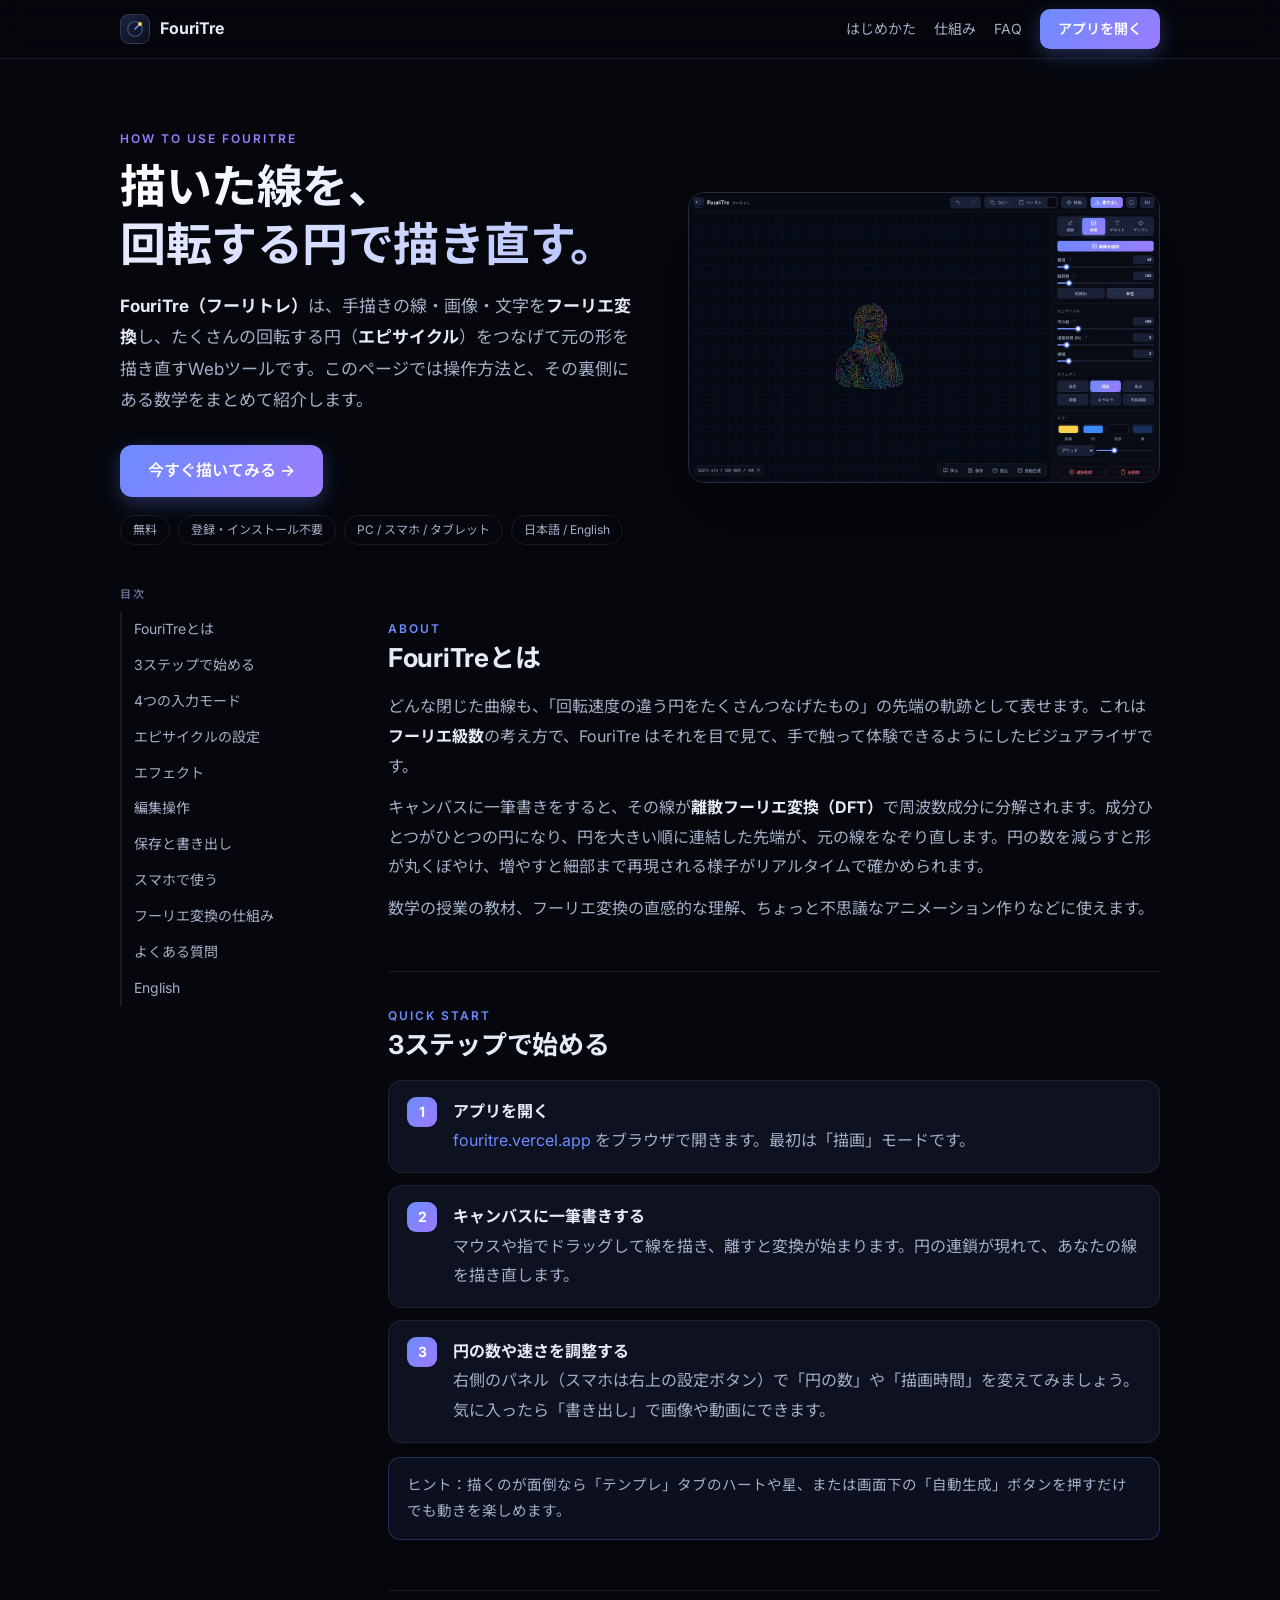
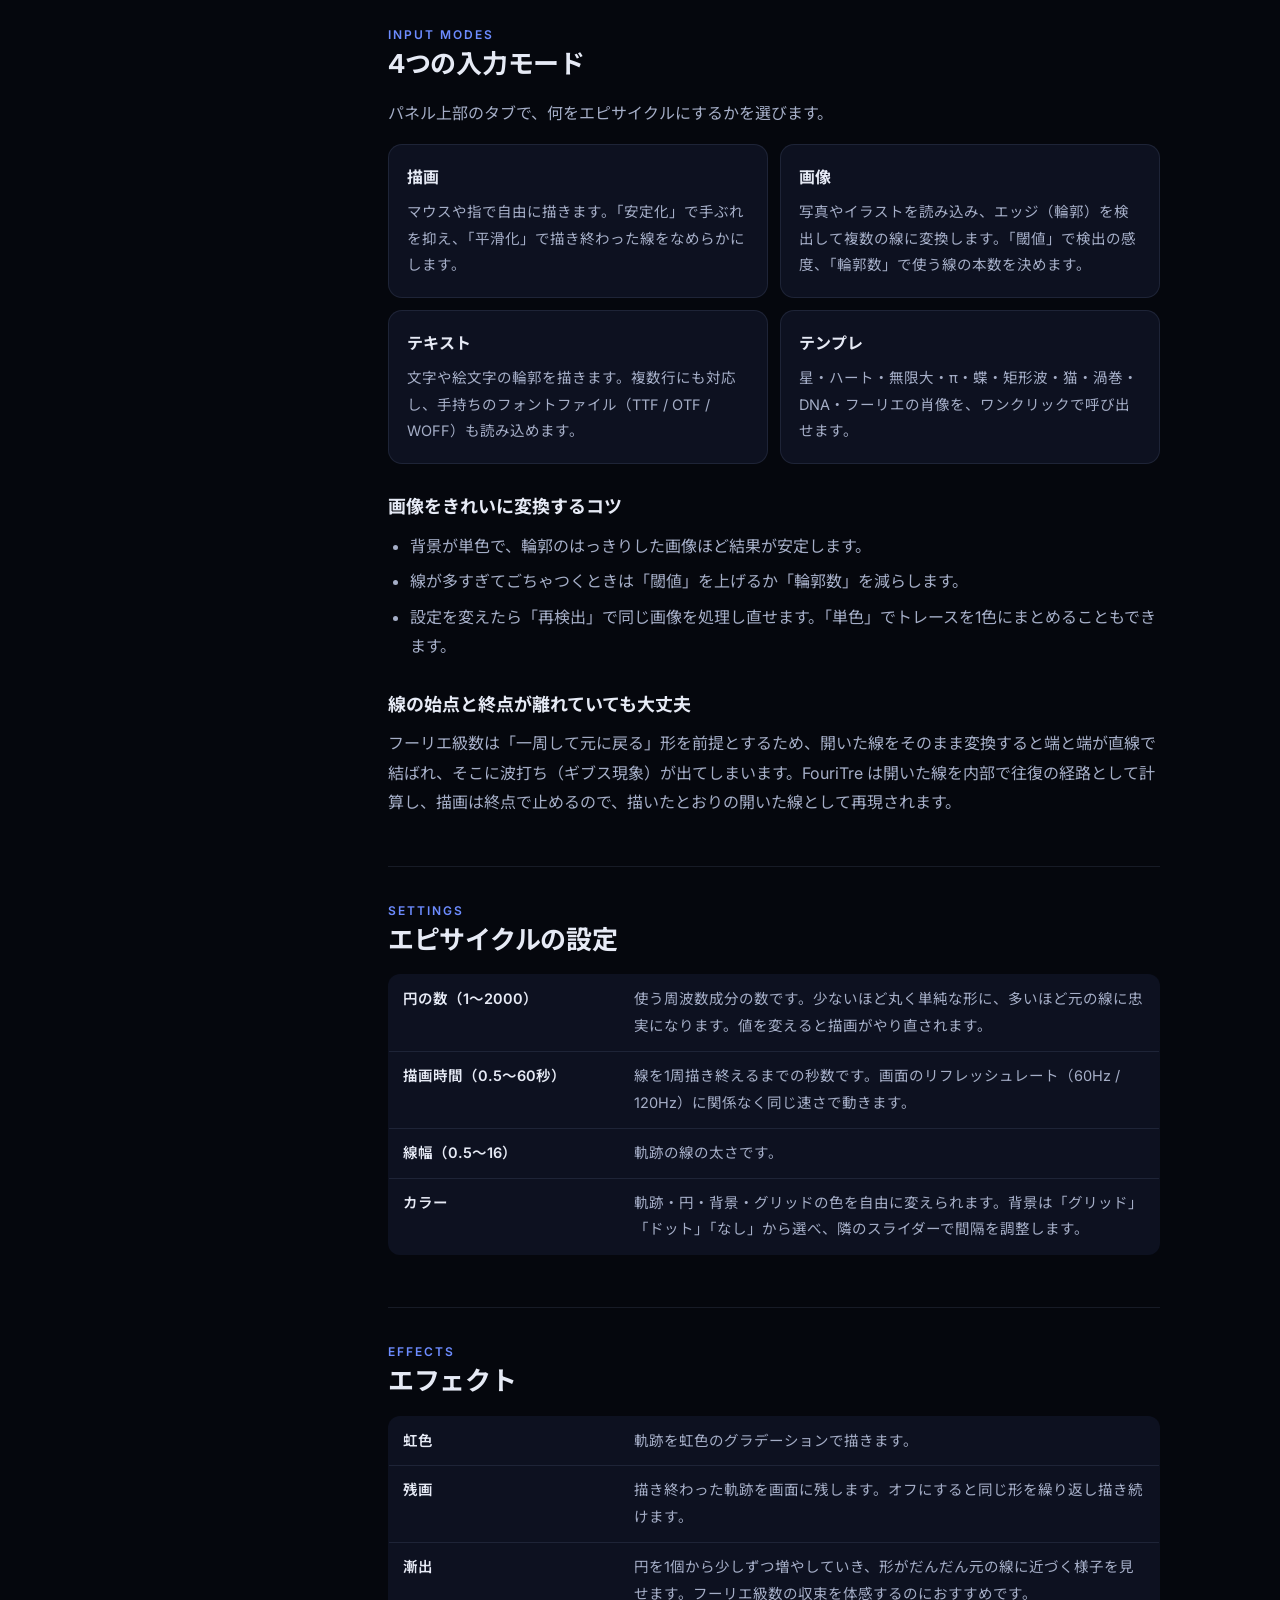
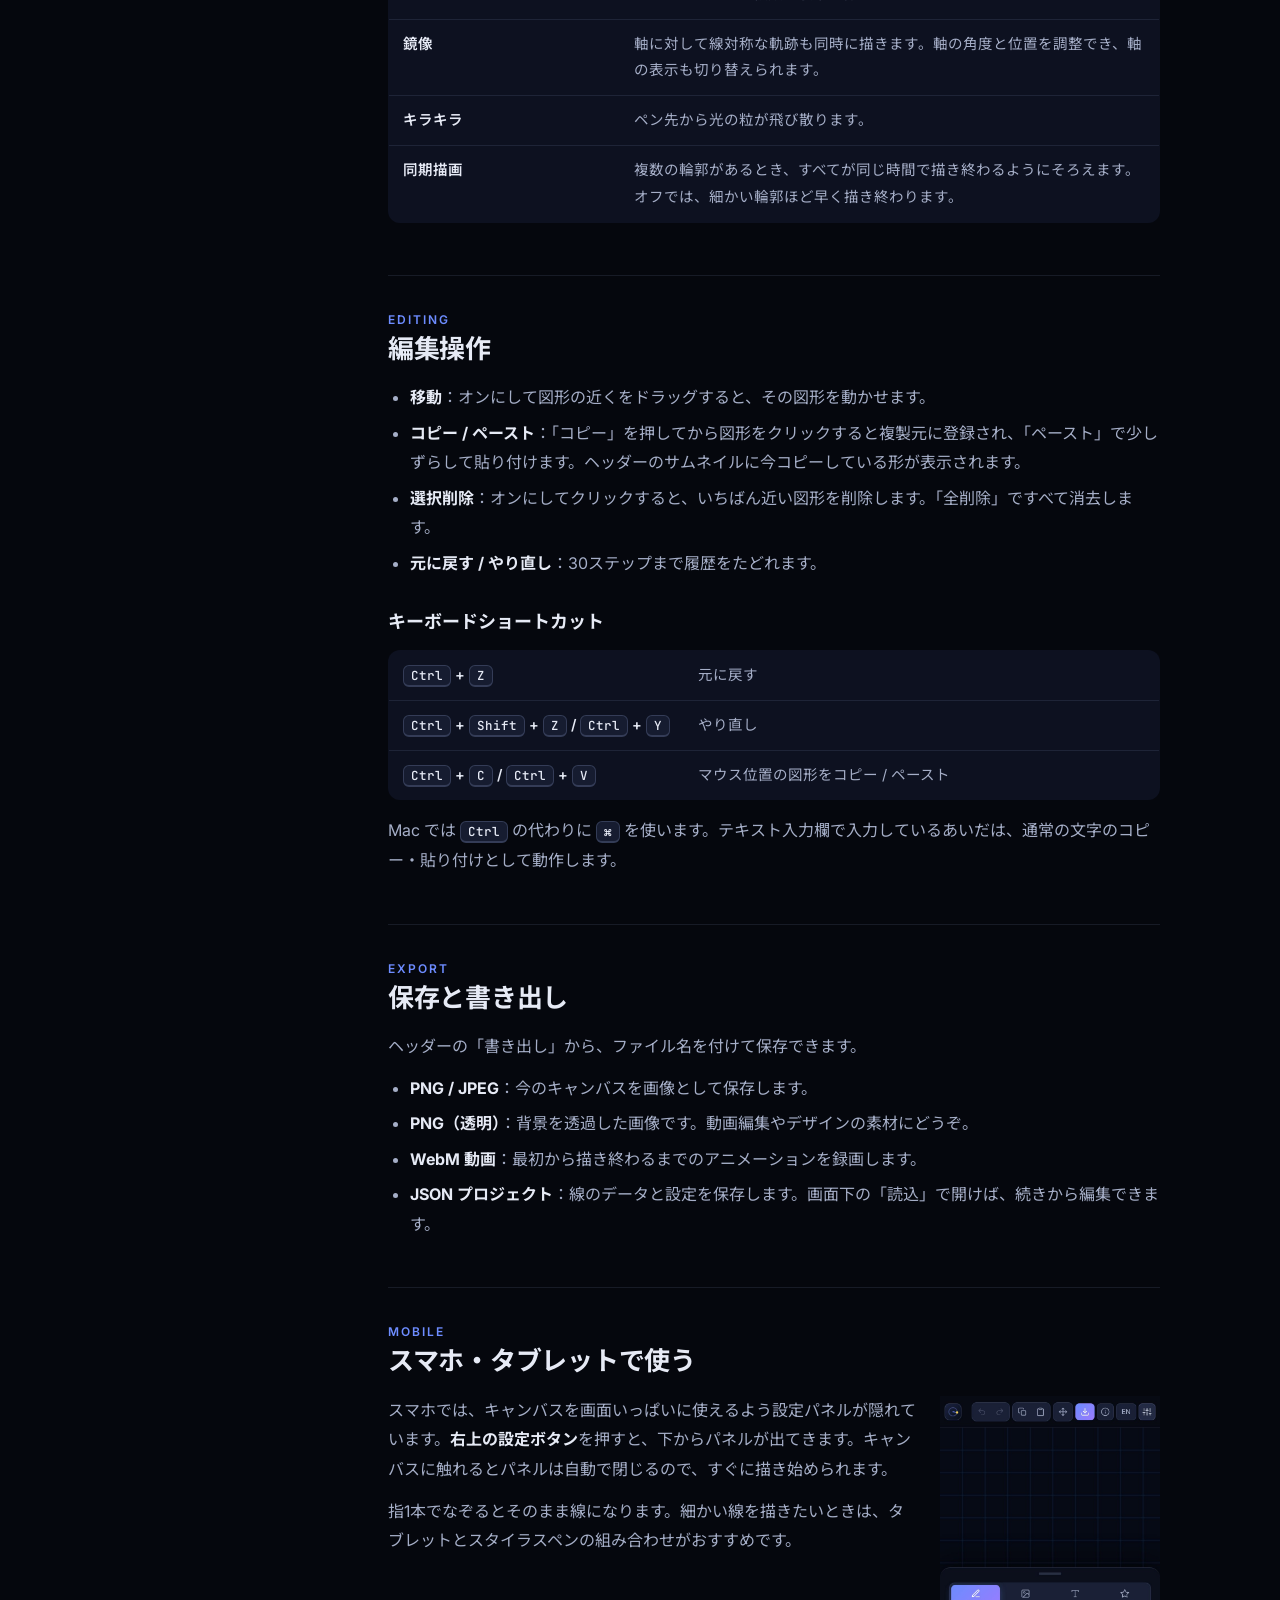
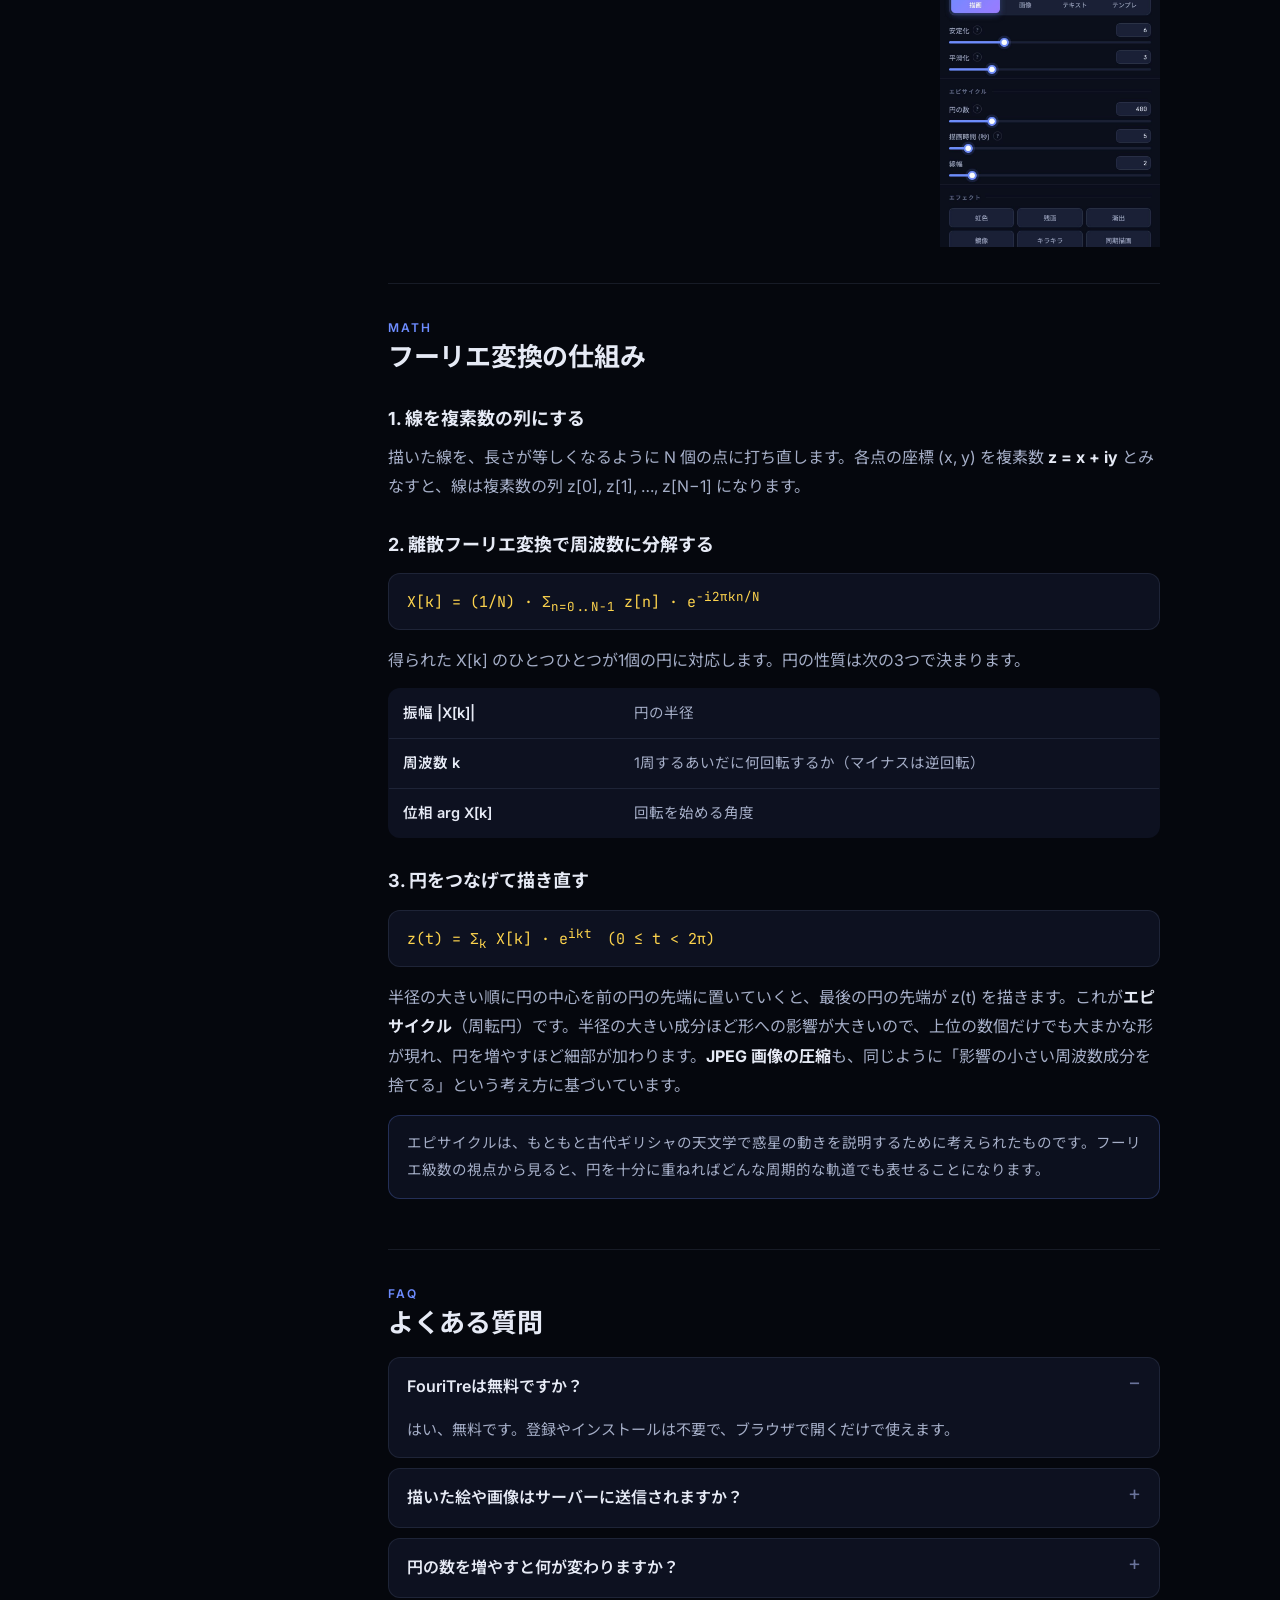
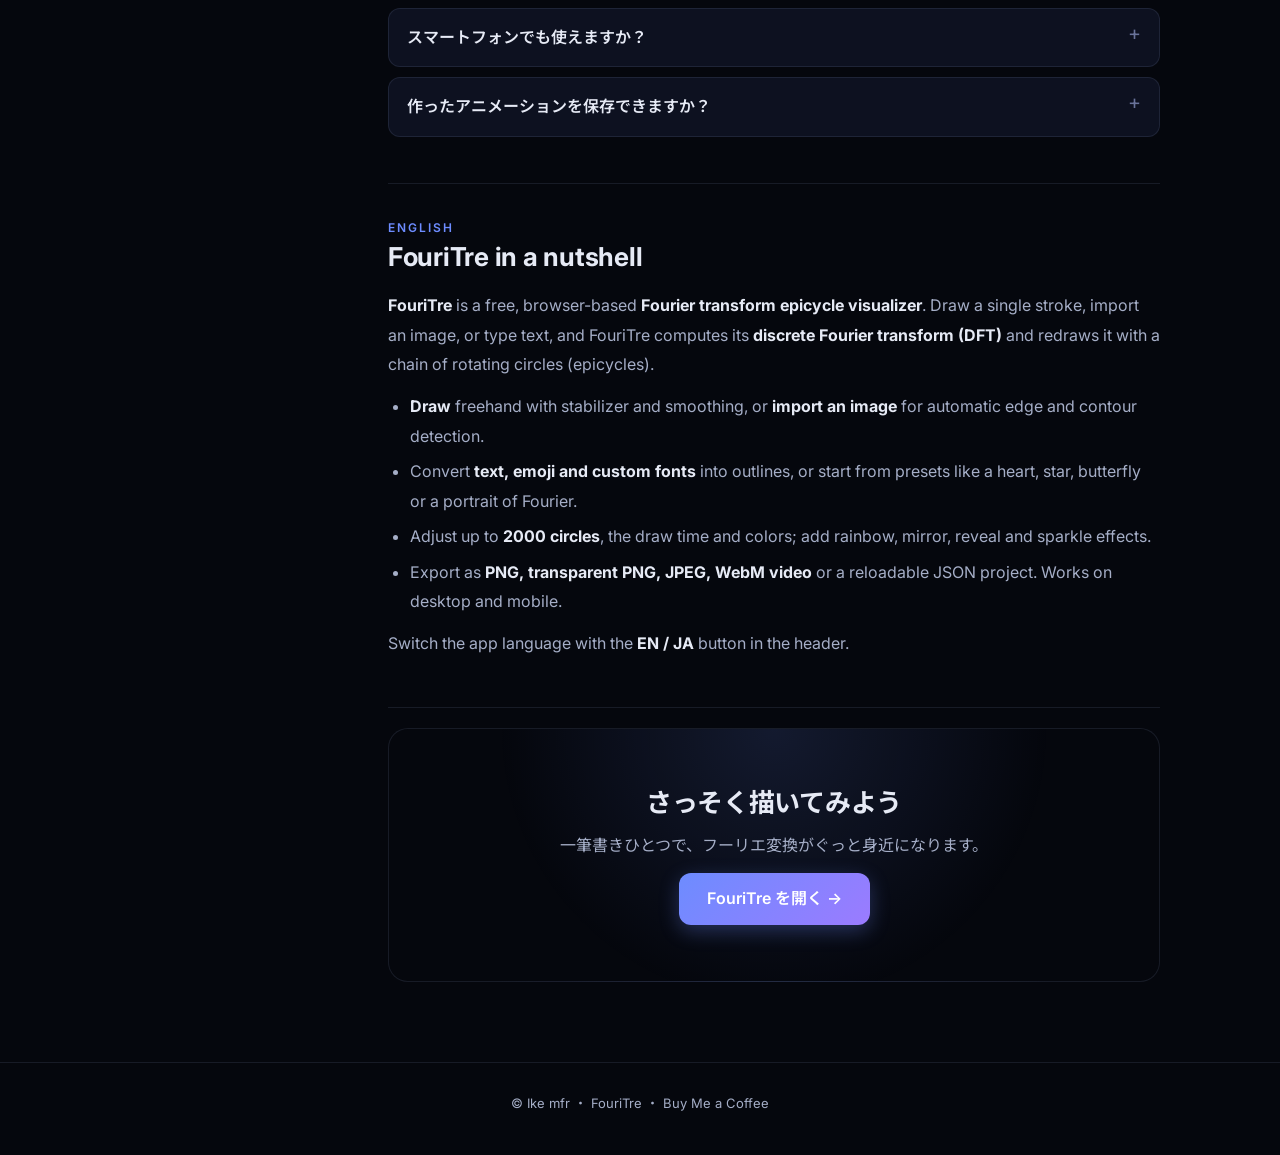
==== guide/index.html @ 0833aeff "Add usage guide page and SEO improvements - New /guide/ page (Japanese + English summary): quick sta" ====
<!DOCTYPE html>
<html lang="ja">
<head>
<meta charset="UTF-8">
<meta name="viewport" content="width=device-width, initial-scale=1">
<title>使い方ガイド | FouriTre（フーリトレ）- フーリエ変換で絵を描くエピサイクル描画ツール</title>
<meta name="description" content="FouriTre（フーリトレ）の使い方。手描きの線・画像・文字をフーリエ変換して、回転する円（エピサイクル）で描き直す無料Webツールです。描画・画像インポート・テキスト変換・エフェクト・動画書き出しの操作方法と、離散フーリエ変換（DFT）の仕組みをやさしく解説します。">
<link rel="canonical" href="https://fouritre.vercel.app/guide/">
<meta name="robots" content="index,follow,max-image-preview:large">
<meta name="theme-color" content="#05070d">
<meta property="og:type" content="article">
<meta property="og:site_name" content="FouriTre">
<meta property="og:locale" content="ja_JP">
<meta property="og:url" content="https://fouritre.vercel.app/guide/">
<meta property="og:title" content="FouriTre 使い方ガイド | フーリエ変換エピサイクル描画ツール">
<meta property="og:description" content="描いた絵を回転する円で再現する無料Webツール FouriTre の操作方法と、フーリエ変換の仕組みを解説。">
<meta property="og:image" content="https://fouritre.vercel.app/assets/og.jpg">
<meta property="og:image:width" content="1200">
<meta property="og:image:height" content="630">
<meta name="twitter:card" content="summary_large_image">
<meta name="twitter:title" content="FouriTre 使い方ガイド">
<meta name="twitter:description" content="描いた絵を回転する円で再現する無料Webツール FouriTre の操作方法と、フーリエ変換の仕組みを解説。">
<meta name="twitter:image" content="https://fouritre.vercel.app/assets/og.jpg">
<link rel="icon" href="data:image/svg+xml,<svg xmlns='http://www.w3.org/2000/svg' viewBox='0 0 100 100'><rect width='100' height='100' rx='20' fill='%23060a14'/><circle cx='50' cy='50' r='35' fill='none' stroke='%233d8bfd' stroke-width='3'/><circle cx='50' cy='15' r='5' fill='%23fcd34d'/></svg>">
<link rel="apple-touch-icon" href="/assets/apple-touch-icon.png">
<link rel="preconnect" href="https://fonts.googleapis.com">
<link rel="preconnect" href="https://fonts.gstatic.com" crossorigin>
<link rel="stylesheet" href="https://fonts.googleapis.com/css2?family=Inter:wght@400;600;700&family=JetBrains+Mono:wght@400;500&family=Noto+Sans+JP:wght@400;500;700&display=swap">
<script type="application/ld+json">
{
  "@context": "https://schema.org",
  "@graph": [
    {
      "@type": "TechArticle",
      "@id": "https://fouritre.vercel.app/guide/#article",
      "headline": "FouriTre（フーリトレ）使い方ガイド",
      "description": "手描きの線・画像・文字をフーリエ変換し、回転する円（エピサイクル）で描き直すWebツール FouriTre の使い方と仕組みの解説。",
      "inLanguage": "ja",
      "image": "https://fouritre.vercel.app/assets/og.jpg",
      "author": { "@type": "Person", "name": "Ike mfr" },
      "publisher": { "@type": "Person", "name": "Ike mfr" },
      "dateModified": "2026-10-13",
      "mainEntityOfPage": "https://fouritre.vercel.app/guide/",
      "about": [
        { "@type": "Thing", "name": "フーリエ変換" },
        { "@type": "Thing", "name": "離散フーリエ変換" },
        { "@type": "Thing", "name": "エピサイクル" }
      ]
    },
    {
      "@type": "BreadcrumbList",
      "itemListElement": [
        { "@type": "ListItem", "position": 1, "name": "FouriTre", "item": "https://fouritre.vercel.app/" },
        { "@type": "ListItem", "position": 2, "name": "使い方ガイド", "item": "https://fouritre.vercel.app/guide/" }
      ]
    },
    {
      "@type": "FAQPage",
      "mainEntity": [
        { "@type": "Question", "name": "FouriTreは無料ですか？",
          "acceptedAnswer": { "@type": "Answer", "text": "はい、無料です。登録やインストールは不要で、ブラウザで開くだけで使えます。" } },
        { "@type": "Question", "name": "描いた絵や画像はサーバーに送信されますか？",
          "acceptedAnswer": { "@type": "Answer", "text": "いいえ。フーリエ変換や輪郭抽出はすべてブラウザ内で計算され、描いた線や読み込んだ画像がサーバーに送られることはありません。" } },
        { "@type": "Question", "name": "円の数を増やすと何が変わりますか？",
          "acceptedAnswer": { "@type": "Answer", "text": "円の数は使用する周波数成分の数です。少ないと形が丸くぼやけ、増やすほど角や細部まで元の線に近づきます。最大2000個まで設定できます。" } },
        { "@type": "Question", "name": "スマートフォンでも使えますか？",
          "acceptedAnswer": { "@type": "Answer", "text": "使えます。指でキャンバスに描けます。設定は右上のボタンで開くパネルから変更できます。" } },
        { "@type": "Question", "name": "作ったアニメーションを保存できますか？",
          "acceptedAnswer": { "@type": "Answer", "text": "書き出しメニューから PNG・背景透過PNG・JPEG の画像、WebM 形式の動画、再編集できる JSON プロジェクトファイルとして保存できます。" } }
      ]
    }
  ]
}
</script>
<style>
:root{--bg:#05070d;--sf:#0d1120;--sf3:#161c30;--ln:rgba(148,163,210,.13);--ln2:rgba(148,163,210,.24);--tx:#e6eaf5;--t2:#a5aec7;--t3:#69739a;--ac:#6d8cff;--ac2:#9b7bff;--gd:#fcd34d;--M:'JetBrains Mono',ui-monospace,monospace;--S:'Inter','Noto Sans JP',system-ui,sans-serif}
*{margin:0;padding:0;box-sizing:border-box}
html{scroll-behavior:smooth;scroll-padding-top:72px}
body{background:var(--bg);color:var(--tx);font:16px/1.85 var(--S);-webkit-font-smoothing:antialiased}
a{color:var(--ac);text-decoration:none}a:hover{text-decoration:underline}
img{max-width:100%;height:auto;display:block}
.nav{position:sticky;top:0;z-index:10;background:rgba(5,7,13,.85);backdrop-filter:blur(12px);border-bottom:1px solid var(--ln)}
.nav .in{max-width:1080px;margin:0 auto;padding:0 20px;height:58px;display:flex;align-items:center;gap:18px}
.brand{display:flex;align-items:center;gap:10px;color:var(--tx);font-weight:700;font-size:16px;margin-right:auto}
.brand:hover{text-decoration:none}
.logo{width:30px;height:30px;border-radius:9px;background:linear-gradient(135deg,#1b2340,#0b0f1c);border:1px solid var(--ln2);display:grid;place-items:center}
.nav .lk{color:var(--t2);font-size:14px}
.cta{display:inline-flex;align-items:center;gap:8px;height:40px;padding:0 18px;border-radius:10px;background:linear-gradient(135deg,var(--ac),var(--ac2));color:#fff!important;font-weight:600;font-size:14px;box-shadow:0 6px 20px rgba(109,140,255,.3);white-space:nowrap}
.cta:hover{text-decoration:none;filter:brightness(1.1)}
.cta.lg{height:52px;padding:0 28px;font-size:16px;border-radius:12px}
.hero{max-width:1080px;margin:0 auto;padding:72px 20px 40px;display:grid;grid-template-columns:1.1fr 1fr;gap:48px;align-items:center}
.eyebrow{font:600 12px var(--S);letter-spacing:2px;color:var(--ac2);text-transform:uppercase}
h1{font-size:clamp(30px,4.6vw,46px);line-height:1.25;margin:12px 0 18px;letter-spacing:-.01em}
h1 span{background:linear-gradient(90deg,#fff,#b9c6ff);-webkit-background-clip:text;background-clip:text;color:transparent}
.lead{color:var(--t2);font-size:17px;margin-bottom:28px}
.hero>*{min-width:0}
.hero img{width:100%;border-radius:16px;border:1px solid var(--ln2);box-shadow:0 30px 80px rgba(0,0,0,.55)}
.badges{display:flex;gap:8px;flex-wrap:wrap;margin-top:18px}
.badges span{font-size:12px;color:var(--t2);border:1px solid var(--ln);border-radius:999px;padding:3px 12px}
.wrap{max-width:1080px;margin:0 auto;padding:0 20px 80px;display:grid;grid-template-columns:220px 1fr;gap:48px}
.toc{position:sticky;top:82px;align-self:start;font-size:14px}
.toc p{font:600 11px var(--S);letter-spacing:1.5px;color:var(--t3);text-transform:uppercase;margin-bottom:10px}
.toc a{display:block;color:var(--t2);padding:5px 0 5px 12px;border-left:2px solid var(--ln)}
.toc a:hover{color:var(--tx);border-color:var(--ac);text-decoration:none}
main{min-width:0}
section{padding:36px 0;border-bottom:1px solid var(--ln)}
section:last-child{border-bottom:none}
h2{font-size:26px;line-height:1.4;margin-bottom:16px;letter-spacing:-.01em}
h2 small{display:block;font:600 12px var(--S);letter-spacing:2px;color:var(--ac);text-transform:uppercase;margin-bottom:4px}
h3{font-size:18px;margin:26px 0 8px}
p{color:var(--t2);margin-bottom:12px}
p b,li b{color:var(--tx)}
ul,ol{color:var(--t2);padding-left:1.4em;margin-bottom:12px}
li{margin-bottom:6px}
.steps{list-style:none;padding:0;counter-reset:s;display:grid;gap:12px}
.steps li{counter-increment:s;position:relative;padding:16px 18px 16px 64px;background:var(--sf);border:1px solid var(--ln);border-radius:14px;margin:0}
.steps li::before{content:counter(s);position:absolute;left:18px;top:16px;width:30px;height:30px;border-radius:9px;background:linear-gradient(135deg,var(--ac),var(--ac2));color:#fff;font:700 14px/30px var(--S);text-align:center}
.cards{display:grid;grid-template-columns:repeat(2,1fr);gap:12px;margin:16px 0}
.card{background:var(--sf);border:1px solid var(--ln);border-radius:14px;padding:18px}
.card h3{margin:0 0 6px;font-size:16px}
.card p{font-size:14.5px;margin:0}
table{width:100%;border-collapse:collapse;font-size:14.5px;margin:12px 0 16px;background:var(--sf);border:1px solid var(--ln);border-radius:12px;overflow:hidden}
th,td{text-align:left;padding:11px 14px;border-bottom:1px solid var(--ln);vertical-align:top}
th{color:var(--tx);font-weight:600;white-space:nowrap;width:30%}
td{color:var(--t2)}
tr:last-child th,tr:last-child td{border-bottom:none}
kbd{font:500 12.5px var(--M);background:var(--sf3);border:1px solid var(--ln2);border-bottom-width:2px;border-radius:6px;padding:1px 7px;color:var(--tx)}
.fm{font:15px var(--M);color:var(--gd);background:var(--sf);border:1px solid var(--ln);border-radius:12px;padding:14px 18px;margin:12px 0 16px;overflow-x:auto;white-space:nowrap}
.note{background:rgba(109,140,255,.07);border:1px solid rgba(109,140,255,.25);border-radius:12px;padding:14px 18px;font-size:14.5px;color:var(--t2);margin:14px 0}
figure{margin:18px 0}
figure img{border-radius:14px;border:1px solid var(--ln2)}
figcaption{font-size:13px;color:var(--t3);margin-top:8px;text-align:center}
.mob{display:grid;grid-template-columns:1fr 220px;gap:24px;align-items:start}
details{background:var(--sf);border:1px solid var(--ln);border-radius:12px;margin-bottom:10px}
summary{cursor:pointer;padding:14px 18px;font-weight:600;color:var(--tx);list-style:none;display:flex;justify-content:space-between;gap:12px}
summary::-webkit-details-marker{display:none}
summary::after{content:'+';color:var(--t3);font-weight:400;font-size:20px;line-height:1}
details[open] summary::after{content:'−'}
details p{padding:0 18px 14px;margin:0;font-size:15px}
.end{text-align:center;padding:56px 20px;background:radial-gradient(circle at 50% 0,rgba(109,140,255,.14),transparent 60%);border-radius:20px;border:1px solid var(--ln);margin-top:20px}
.end h2{margin-bottom:10px}
footer{border-top:1px solid var(--ln);text-align:center;padding:28px 20px;color:var(--t3);font-size:13px}
footer a{color:var(--t2)}
@media (max-width:860px){
  .hero{grid-template-columns:1fr;padding-top:44px;gap:32px}
  .wrap{grid-template-columns:1fr}
  .toc{display:none}
  .cards{grid-template-columns:1fr}
  .mob{grid-template-columns:1fr}
  .mob img{max-width:240px;margin:0 auto}
  .nav .lk{display:none}
  th{white-space:normal;width:38%}
}
</style>
</head>
<body>
<nav class="nav"><div class="in">
  <a class="brand" href="/"><span class="logo"><svg width="22" height="22" viewBox="0 0 24 24" fill="none"><circle cx="12" cy="12" r="8" stroke="#3b4a7a" stroke-width="1.4"/><line x1="12" y1="12" x2="17.5" y2="6.5" stroke="#6d8cff" stroke-width="1.6" stroke-linecap="round"/><circle cx="17.5" cy="6.5" r="2.2" fill="#fcd34d"/></svg></span>FouriTre</a>
  <a class="lk" href="#quickstart">はじめかた</a>
  <a class="lk" href="#math">仕組み</a>
  <a class="lk" href="#faq">FAQ</a>
  <a class="cta" href="/">アプリを開く</a>
</div></nav>

<header class="hero">
  <div>
    <div class="eyebrow">How to use FouriTre</div>
    <h1><span>描いた線を、<br>回転する円で描き直す。</span></h1>
    <p class="lead"><b>FouriTre（フーリトレ）</b>は、手描きの線・画像・文字を<b>フーリエ変換</b>し、たくさんの回転する円（<b>エピサイクル</b>）をつなげて元の形を描き直すWebツールです。このページでは操作方法と、その裏側にある数学をまとめて紹介します。</p>
    <a class="cta lg" href="/">今すぐ描いてみる →</a>
    <div class="badges"><span>無料</span><span>登録・インストール不要</span><span>PC / スマホ / タブレット</span><span>日本語 / English</span></div>
  </div>
  <img src="/assets/screenshot-app.jpg" width="1400" height="860" alt="FouriTreの画面。フーリエの肖像画像から抽出した輪郭を、色とりどりのエピサイクルの軌跡で描き直している" fetchpriority="high">
</header>

<div class="wrap">
  <aside class="toc">
    <p>目次</p>
    <a href="#what">FouriTreとは</a>
    <a href="#quickstart">3ステップで始める</a>
    <a href="#modes">4つの入力モード</a>
    <a href="#settings">エピサイクルの設定</a>
    <a href="#effects">エフェクト</a>
    <a href="#edit">編集操作</a>
    <a href="#export">保存と書き出し</a>
    <a href="#mobile">スマホで使う</a>
    <a href="#math">フーリエ変換の仕組み</a>
    <a href="#faq">よくある質問</a>
    <a href="#english">English</a>
  </aside>
  <main>
    <section id="what">
      <h2><small>About</small>FouriTreとは</h2>
      <p>どんな閉じた曲線も、「回転速度の違う円をたくさんつなげたもの」の先端の軌跡として表せます。これは<b>フーリエ級数</b>の考え方で、FouriTre はそれを目で見て、手で触って体験できるようにしたビジュアライザです。</p>
      <p>キャンバスに一筆書きをすると、その線が<b>離散フーリエ変換（DFT）</b>で周波数成分に分解されます。成分ひとつがひとつの円になり、円を大きい順に連結した先端が、元の線をなぞり直します。円の数を減らすと形が丸くぼやけ、増やすと細部まで再現される様子がリアルタイムで確かめられます。</p>
      <p>数学の授業の教材、フーリエ変換の直感的な理解、ちょっと不思議なアニメーション作りなどに使えます。</p>
    </section>

    <section id="quickstart">
      <h2><small>Quick start</small>3ステップで始める</h2>
      <ol class="steps">
        <li><b>アプリを開く</b><br><a href="/">fouritre.vercel.app</a> をブラウザで開きます。最初は「描画」モードです。</li>
        <li><b>キャンバスに一筆書きする</b><br>マウスや指でドラッグして線を描き、離すと変換が始まります。円の連鎖が現れて、あなたの線を描き直します。</li>
        <li><b>円の数や速さを調整する</b><br>右側のパネル（スマホは右上の設定ボタン）で「円の数」や「描画時間」を変えてみましょう。気に入ったら「書き出し」で画像や動画にできます。</li>
      </ol>
      <div class="note">ヒント：描くのが面倒なら「テンプレ」タブのハートや星、または画面下の「自動生成」ボタンを押すだけでも動きを楽しめます。</div>
    </section>

    <section id="modes">
      <h2><small>Input modes</small>4つの入力モード</h2>
      <p>パネル上部のタブで、何をエピサイクルにするかを選びます。</p>
      <div class="cards">
        <div class="card"><h3>描画</h3><p>マウスや指で自由に描きます。「安定化」で手ぶれを抑え、「平滑化」で描き終わった線をなめらかにします。</p></div>
        <div class="card"><h3>画像</h3><p>写真やイラストを読み込み、エッジ（輪郭）を検出して複数の線に変換します。「閾値」で検出の感度、「輪郭数」で使う線の本数を決めます。</p></div>
        <div class="card"><h3>テキスト</h3><p>文字や絵文字の輪郭を描きます。複数行にも対応し、手持ちのフォントファイル（TTF / OTF / WOFF）も読み込めます。</p></div>
        <div class="card"><h3>テンプレ</h3><p>星・ハート・無限大・π・蝶・矩形波・猫・渦巻・DNA・フーリエの肖像を、ワンクリックで呼び出せます。</p></div>
      </div>
      <h3>画像をきれいに変換するコツ</h3>
      <ul>
        <li>背景が単色で、輪郭のはっきりした画像ほど結果が安定します。</li>
        <li>線が多すぎてごちゃつくときは「閾値」を上げるか「輪郭数」を減らします。</li>
        <li>設定を変えたら「再検出」で同じ画像を処理し直せます。「単色」でトレースを1色にまとめることもできます。</li>
      </ul>
      <h3>線の始点と終点が離れていても大丈夫</h3>
      <p>フーリエ級数は「一周して元に戻る」形を前提とするため、開いた線をそのまま変換すると端と端が直線で結ばれ、そこに波打ち（ギブス現象）が出てしまいます。FouriTre は開いた線を内部で往復の経路として計算し、描画は終点で止めるので、描いたとおりの開いた線として再現されます。</p>
    </section>

    <section id="settings">
      <h2><small>Settings</small>エピサイクルの設定</h2>
      <table>
        <tr><th>円の数（1〜2000）</th><td>使う周波数成分の数です。少ないほど丸く単純な形に、多いほど元の線に忠実になります。値を変えると描画がやり直されます。</td></tr>
        <tr><th>描画時間（0.5〜60秒）</th><td>線を1周描き終えるまでの秒数です。画面のリフレッシュレート（60Hz / 120Hz）に関係なく同じ速さで動きます。</td></tr>
        <tr><th>線幅（0.5〜16）</th><td>軌跡の線の太さです。</td></tr>
        <tr><th>カラー</th><td>軌跡・円・背景・グリッドの色を自由に変えられます。背景は「グリッド」「ドット」「なし」から選べ、隣のスライダーで間隔を調整します。</td></tr>
      </table>
    </section>

    <section id="effects">
      <h2><small>Effects</small>エフェクト</h2>
      <table>
        <tr><th>虹色</th><td>軌跡を虹色のグラデーションで描きます。</td></tr>
        <tr><th>残画</th><td>描き終わった軌跡を画面に残します。オフにすると同じ形を繰り返し描き続けます。</td></tr>
        <tr><th>漸出</th><td>円を1個から少しずつ増やしていき、形がだんだん元の線に近づく様子を見せます。フーリエ級数の収束を体感するのにおすすめです。</td></tr>
        <tr><th>鏡像</th><td>軸に対して線対称な軌跡も同時に描きます。軸の角度と位置を調整でき、軸の表示も切り替えられます。</td></tr>
        <tr><th>キラキラ</th><td>ペン先から光の粒が飛び散ります。</td></tr>
        <tr><th>同期描画</th><td>複数の輪郭があるとき、すべてが同じ時間で描き終わるようにそろえます。オフでは、細かい輪郭ほど早く描き終わります。</td></tr>
      </table>
    </section>

    <section id="edit">
      <h2><small>Editing</small>編集操作</h2>
      <ul>
        <li><b>移動</b>：オンにして図形の近くをドラッグすると、その図形を動かせます。</li>
        <li><b>コピー / ペースト</b>：「コピー」を押してから図形をクリックすると複製元に登録され、「ペースト」で少しずらして貼り付けます。ヘッダーのサムネイルに今コピーしている形が表示されます。</li>
        <li><b>選択削除</b>：オンにしてクリックすると、いちばん近い図形を削除します。「全削除」ですべて消去します。</li>
        <li><b>元に戻す / やり直し</b>：30ステップまで履歴をたどれます。</li>
      </ul>
      <h3>キーボードショートカット</h3>
      <table>
        <tr><th><kbd>Ctrl</kbd> + <kbd>Z</kbd></th><td>元に戻す</td></tr>
        <tr><th><kbd>Ctrl</kbd> + <kbd>Shift</kbd> + <kbd>Z</kbd> / <kbd>Ctrl</kbd> + <kbd>Y</kbd></th><td>やり直し</td></tr>
        <tr><th><kbd>Ctrl</kbd> + <kbd>C</kbd> / <kbd>Ctrl</kbd> + <kbd>V</kbd></th><td>マウス位置の図形をコピー / ペースト</td></tr>
      </table>
      <p>Mac では <kbd>Ctrl</kbd> の代わりに <kbd>⌘</kbd> を使います。テキスト入力欄で入力しているあいだは、通常の文字のコピー・貼り付けとして動作します。</p>
    </section>

    <section id="export">
      <h2><small>Export</small>保存と書き出し</h2>
      <p>ヘッダーの「書き出し」から、ファイル名を付けて保存できます。</p>
      <ul>
        <li><b>PNG / JPEG</b>：今のキャンバスを画像として保存します。</li>
        <li><b>PNG（透明）</b>：背景を透過した画像です。動画編集やデザインの素材にどうぞ。</li>
        <li><b>WebM 動画</b>：最初から描き終わるまでのアニメーションを録画します。</li>
        <li><b>JSON プロジェクト</b>：線のデータと設定を保存します。画面下の「読込」で開けば、続きから編集できます。</li>
      </ul>
    </section>

    <section id="mobile">
      <h2><small>Mobile</small>スマホ・タブレットで使う</h2>
      <div class="mob">
        <div>
          <p>スマホでは、キャンバスを画面いっぱいに使えるよう設定パネルが隠れています。<b>右上の設定ボタン</b>を押すと、下からパネルが出てきます。キャンバスに触れるとパネルは自動で閉じるので、すぐに描き始められます。</p>
          <p>指1本でなぞるとそのまま線になります。細かい線を描きたいときは、タブレットとスタイラスペンの組み合わせがおすすめです。</p>
        </div>
        <img src="/assets/screenshot-mobile.jpg" width="780" height="1600" alt="スマートフォンでFouriTreの設定パネルを開いた画面" loading="lazy">
      </div>
    </section>

    <section id="math">
      <h2><small>Math</small>フーリエ変換の仕組み</h2>
      <h3>1. 線を複素数の列にする</h3>
      <p>描いた線を、長さが等しくなるように N 個の点に打ち直します。各点の座標 (x, y) を複素数 <b>z = x + iy</b> とみなすと、線は複素数の列 z[0], z[1], …, z[N−1] になります。</p>
      <h3>2. 離散フーリエ変換で周波数に分解する</h3>
      <div class="fm">X[k] = (1/N) · Σ<sub>n=0..N−1</sub> z[n] · e<sup>−i2πkn/N</sup></div>
      <p>得られた X[k] のひとつひとつが1個の円に対応します。円の性質は次の3つで決まります。</p>
      <table>
        <tr><th>振幅 |X[k]|</th><td>円の半径</td></tr>
        <tr><th>周波数 k</th><td>1周するあいだに何回転するか（マイナスは逆回転）</td></tr>
        <tr><th>位相 arg X[k]</th><td>回転を始める角度</td></tr>
      </table>
      <h3>3. 円をつなげて描き直す</h3>
      <div class="fm">z(t) = Σ<sub>k</sub> X[k] · e<sup>ikt</sup>　(0 ≤ t &lt; 2π)</div>
      <p>半径の大きい順に円の中心を前の円の先端に置いていくと、最後の円の先端が z(t) を描きます。これが<b>エピサイクル</b>（周転円）です。半径の大きい成分ほど形への影響が大きいので、上位の数個だけでも大まかな形が現れ、円を増やすほど細部が加わります。<b>JPEG 画像の圧縮</b>も、同じように「影響の小さい周波数成分を捨てる」という考え方に基づいています。</p>
      <div class="note">エピサイクルは、もともと古代ギリシャの天文学で惑星の動きを説明するために考えられたものです。フーリエ級数の視点から見ると、円を十分に重ねればどんな周期的な軌道でも表せることになります。</div>
    </section>

    <section id="faq">
      <h2><small>FAQ</small>よくある質問</h2>
      <details open><summary>FouriTreは無料ですか？</summary><p>はい、無料です。登録やインストールは不要で、ブラウザで開くだけで使えます。</p></details>
      <details><summary>描いた絵や画像はサーバーに送信されますか？</summary><p>いいえ。フーリエ変換や輪郭抽出はすべてブラウザ内で計算され、描いた線や読み込んだ画像がサーバーに送られることはありません。</p></details>
      <details><summary>円の数を増やすと何が変わりますか？</summary><p>円の数は使用する周波数成分の数です。少ないと形が丸くぼやけ、増やすほど角や細部まで元の線に近づきます。最大2000個まで設定できます。</p></details>
      <details><summary>スマートフォンでも使えますか？</summary><p>使えます。指でキャンバスに描けます。設定は右上のボタンで開くパネルから変更できます。</p></details>
      <details><summary>作ったアニメーションを保存できますか？</summary><p>書き出しメニューから PNG・背景透過PNG・JPEG の画像、WebM 形式の動画、再編集できる JSON プロジェクトファイルとして保存できます。</p></details>
    </section>

    <section id="english" lang="en">
      <h2><small>English</small>FouriTre in a nutshell</h2>
      <p><b>FouriTre</b> is a free, browser-based <b>Fourier transform epicycle visualizer</b>. Draw a single stroke, import an image, or type text, and FouriTre computes its <b>discrete Fourier transform (DFT)</b> and redraws it with a chain of rotating circles (epicycles).</p>
      <ul>
        <li><b>Draw</b> freehand with stabilizer and smoothing, or <b>import an image</b> for automatic edge and contour detection.</li>
        <li>Convert <b>text, emoji and custom fonts</b> into outlines, or start from presets like a heart, star, butterfly or a portrait of Fourier.</li>
        <li>Adjust up to <b>2000 circles</b>, the draw time and colors; add rainbow, mirror, reveal and sparkle effects.</li>
        <li>Export as <b>PNG, transparent PNG, JPEG, WebM video</b> or a reloadable JSON project. Works on desktop and mobile.</li>
      </ul>
      <p>Switch the app language with the <b>EN / JA</b> button in the header.</p>
    </section>

    <div class="end">
      <h2>さっそく描いてみよう</h2>
      <p>一筆書きひとつで、フーリエ変換がぐっと身近になります。</p>
      <a class="cta lg" href="/">FouriTre を開く →</a>
    </div>
  </main>
</div>

<footer>
  <p>&copy; Ike mfr ・ <a href="/">FouriTre</a> ・ <a href="https://buymeacoffee.com/ike_mfr">Buy Me a Coffee</a></p>
</footer>
<script defer src="/_vercel/insights/script.js"></script>
</body>
</html>
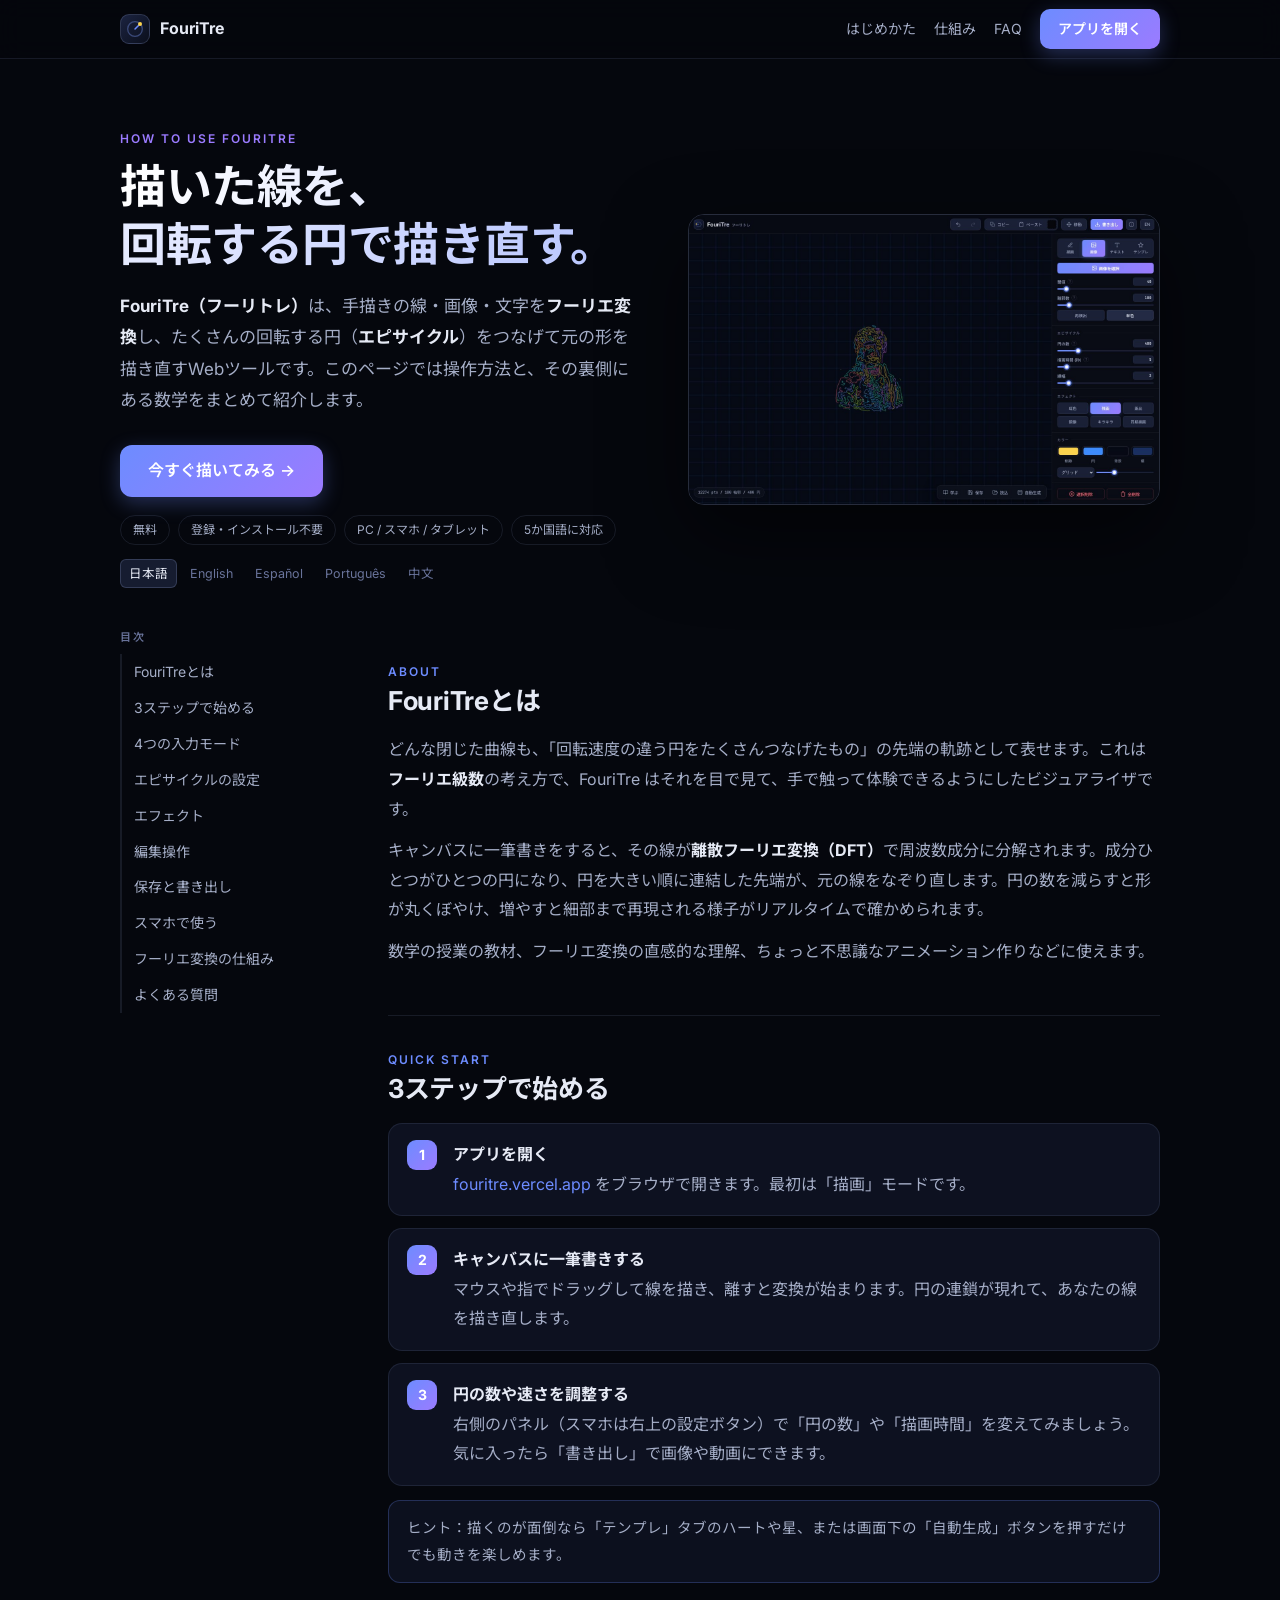
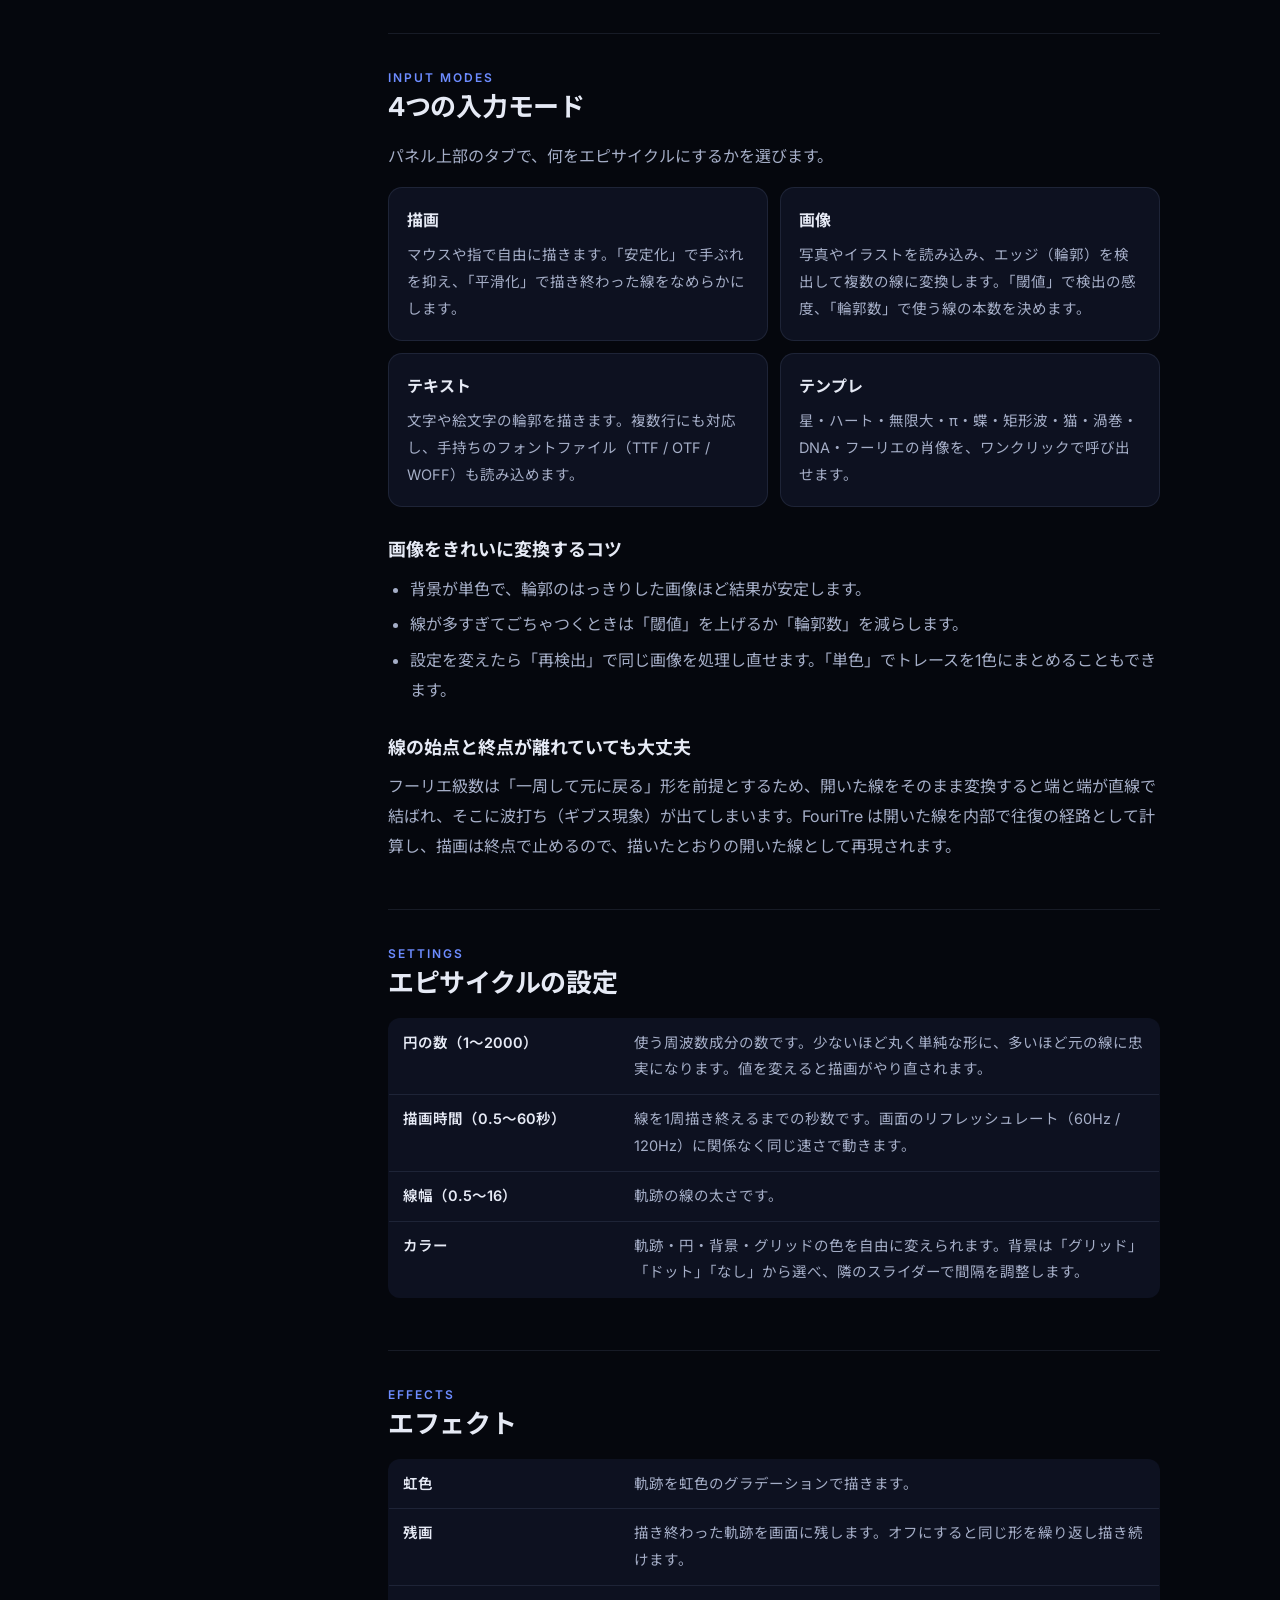
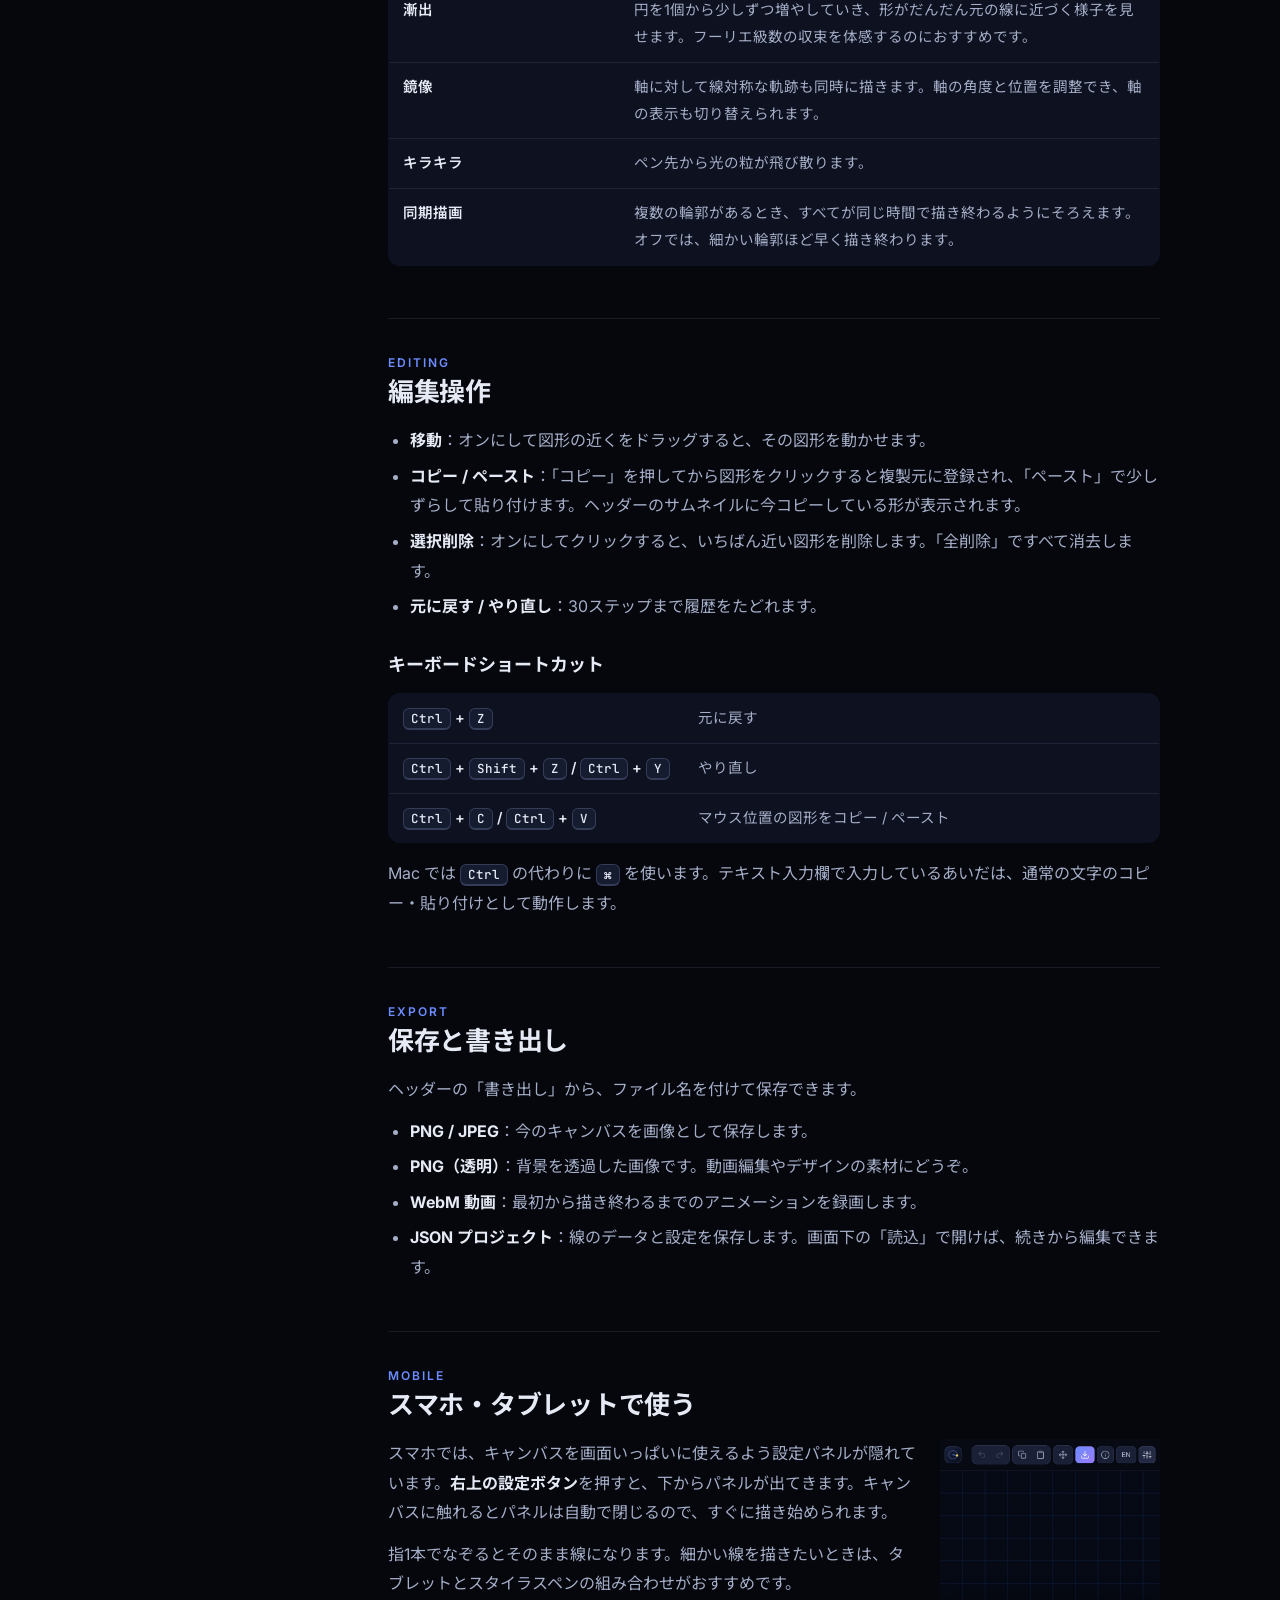
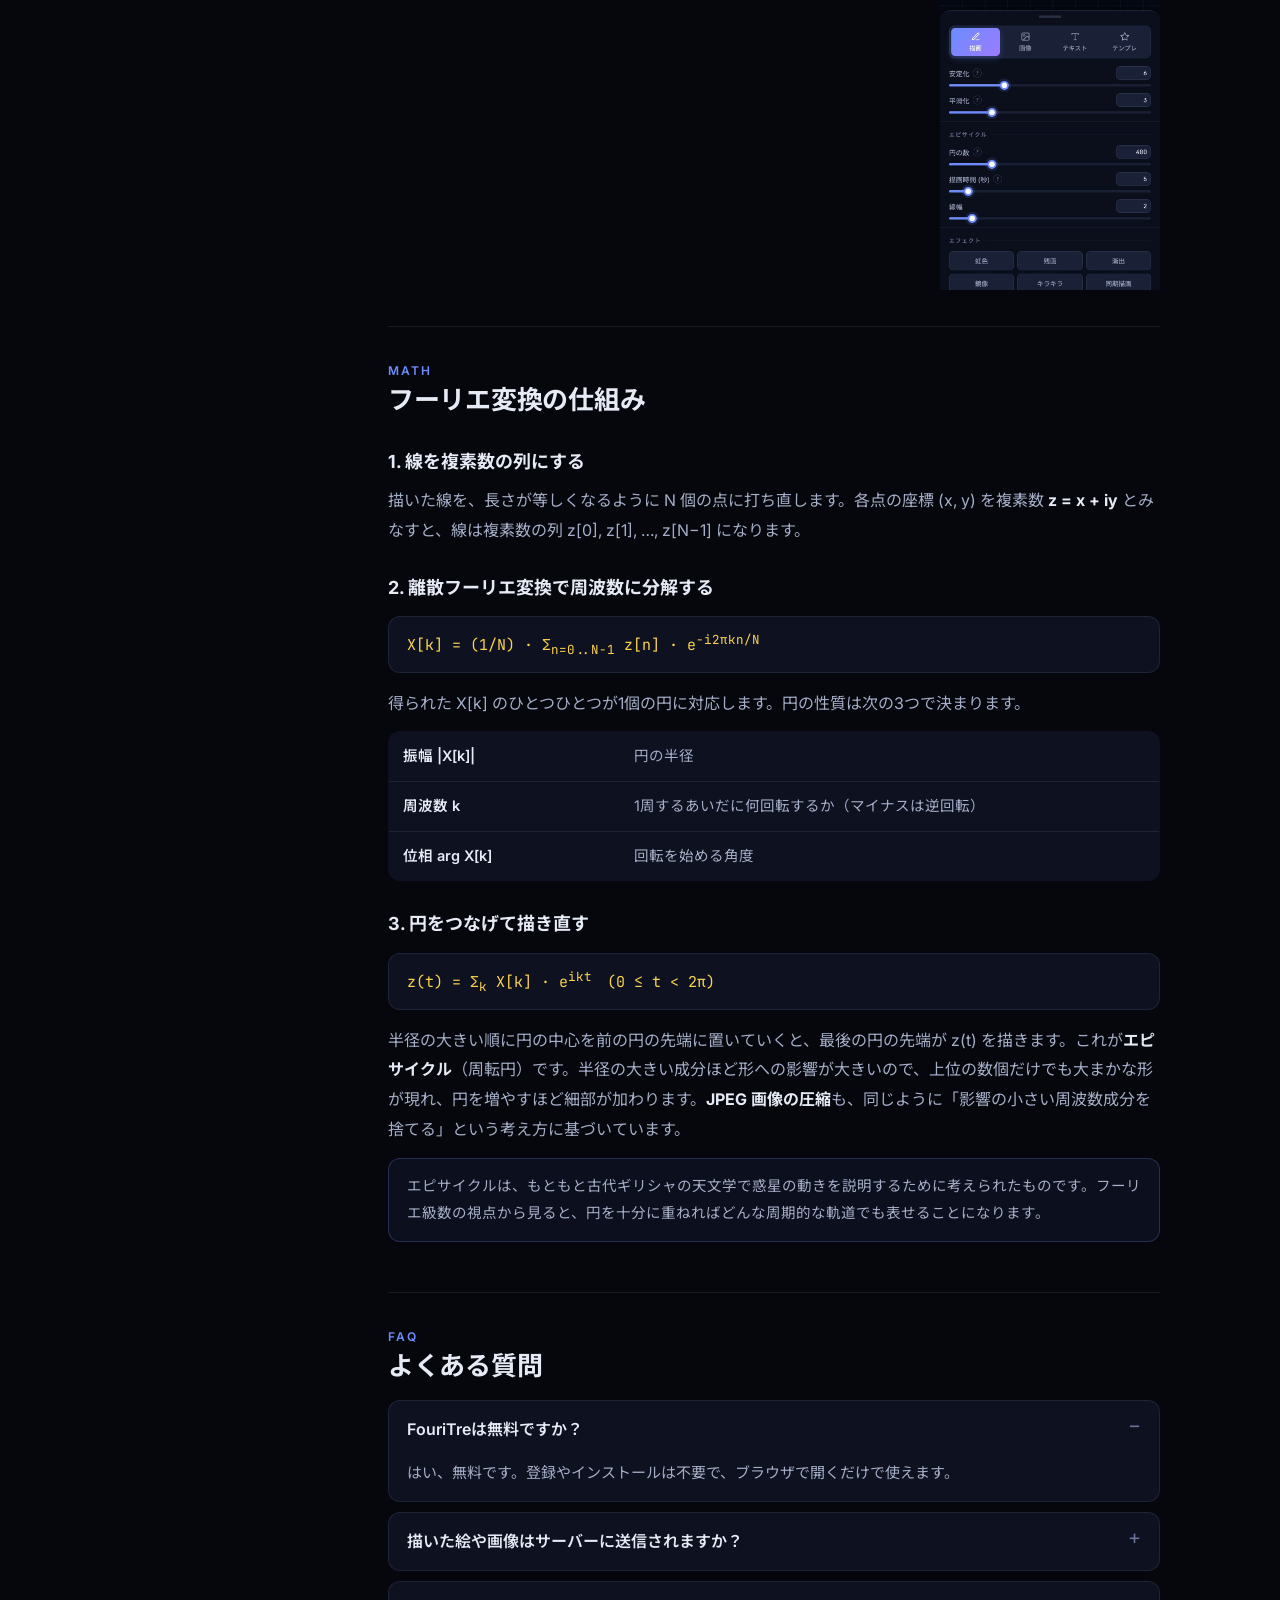
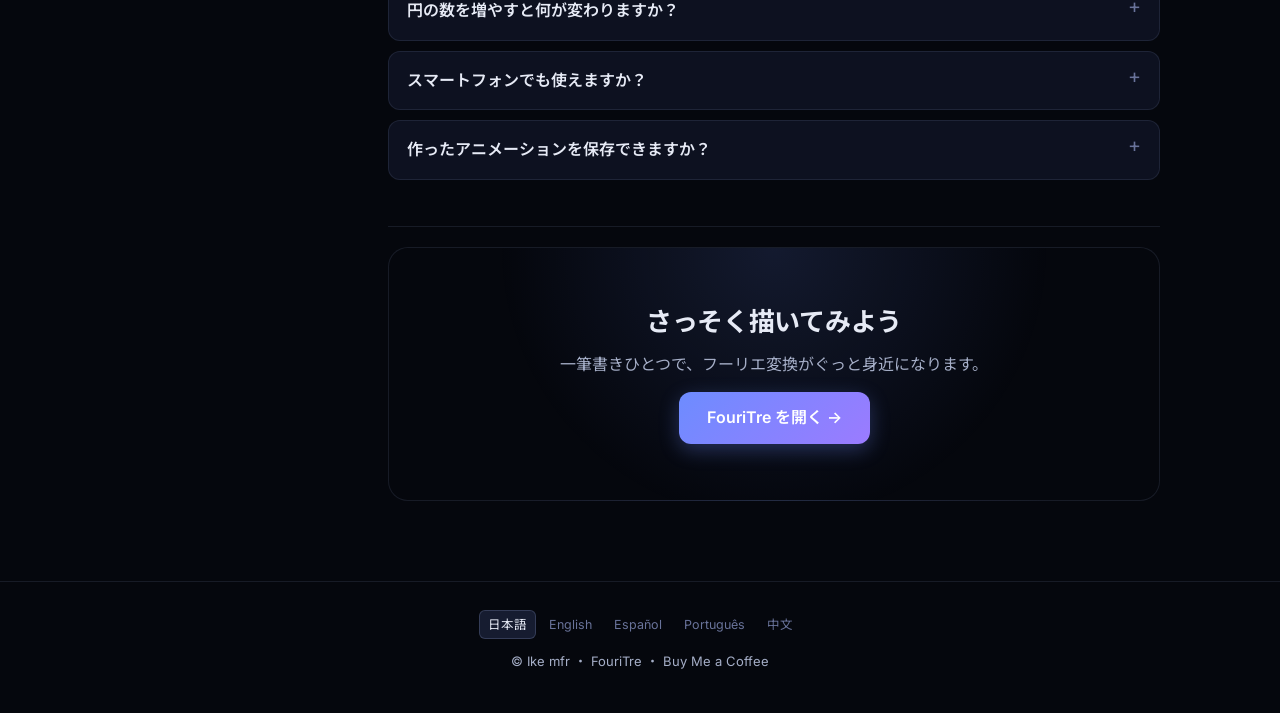
==== commit e91b1337: "Add Spanish, Portuguese and Chinese support App: - Language menu (JA / EN / ES / PT / 中文) replaces t" ====
--- a/guide/index.html
+++ b/guide/index.html
@@ -6,11 +6,21 @@
 <title>使い方ガイド | FouriTre（フーリトレ）- フーリエ変換で絵を描くエピサイクル描画ツール</title>
 <meta name="description" content="FouriTre（フーリトレ）の使い方。手描きの線・画像・文字をフーリエ変換して、回転する円（エピサイクル）で描き直す無料Webツールです。描画・画像インポート・テキスト変換・エフェクト・動画書き出しの操作方法と、離散フーリエ変換（DFT）の仕組みをやさしく解説します。">
 <link rel="canonical" href="https://fouritre.vercel.app/guide/">
+<link rel="alternate" hreflang="ja" href="https://fouritre.vercel.app/guide/">
+<link rel="alternate" hreflang="en" href="https://fouritre.vercel.app/guide/en/">
+<link rel="alternate" hreflang="es" href="https://fouritre.vercel.app/guide/es/">
+<link rel="alternate" hreflang="pt" href="https://fouritre.vercel.app/guide/pt/">
+<link rel="alternate" hreflang="zh-Hans" href="https://fouritre.vercel.app/guide/zh/">
+<link rel="alternate" hreflang="x-default" href="https://fouritre.vercel.app/guide/en/">
 <meta name="robots" content="index,follow,max-image-preview:large">
 <meta name="theme-color" content="#05070d">
 <meta property="og:type" content="article">
 <meta property="og:site_name" content="FouriTre">
 <meta property="og:locale" content="ja_JP">
+<meta property="og:locale:alternate" content="en_US">
+<meta property="og:locale:alternate" content="es_ES">
+<meta property="og:locale:alternate" content="pt_BR">
+<meta property="og:locale:alternate" content="zh_CN">
 <meta property="og:url" content="https://fouritre.vercel.app/guide/">
 <meta property="og:title" content="FouriTre 使い方ガイド | フーリエ変換エピサイクル描画ツール">
 <meta property="og:description" content="描いた絵を回転する円で再現する無料Webツール FouriTre の操作方法と、フーリエ変換の仕組みを解説。">
@@ -25,7 +35,7 @@
 <link rel="apple-touch-icon" href="/assets/apple-touch-icon.png">
 <link rel="preconnect" href="https://fonts.googleapis.com">
 <link rel="preconnect" href="https://fonts.gstatic.com" crossorigin>
-<link rel="stylesheet" href="https://fonts.googleapis.com/css2?family=Inter:wght@400;600;700&family=JetBrains+Mono:wght@400;500&family=Noto+Sans+JP:wght@400;500;700&display=swap">
+<link rel="stylesheet" href="https://fonts.googleapis.com/css2?family=Inter:wght@400;600;700&family=JetBrains+Mono:wght@400;500&family=Noto+Sans+JP:wght@400;500;700&family=Noto+Sans+SC:wght@400;500;700&display=swap">
 <script type="application/ld+json">
 {
   "@context": "https://schema.org",
@@ -72,94 +82,15 @@
   ]
 }
 </script>
-<style>
-:root{--bg:#05070d;--sf:#0d1120;--sf3:#161c30;--ln:rgba(148,163,210,.13);--ln2:rgba(148,163,210,.24);--tx:#e6eaf5;--t2:#a5aec7;--t3:#69739a;--ac:#6d8cff;--ac2:#9b7bff;--gd:#fcd34d;--M:'JetBrains Mono',ui-monospace,monospace;--S:'Inter','Noto Sans JP',system-ui,sans-serif}
-*{margin:0;padding:0;box-sizing:border-box}
-html{scroll-behavior:smooth;scroll-padding-top:72px}
-body{background:var(--bg);color:var(--tx);font:16px/1.85 var(--S);-webkit-font-smoothing:antialiased}
-a{color:var(--ac);text-decoration:none}a:hover{text-decoration:underline}
-img{max-width:100%;height:auto;display:block}
-.nav{position:sticky;top:0;z-index:10;background:rgba(5,7,13,.85);backdrop-filter:blur(12px);border-bottom:1px solid var(--ln)}
-.nav .in{max-width:1080px;margin:0 auto;padding:0 20px;height:58px;display:flex;align-items:center;gap:18px}
-.brand{display:flex;align-items:center;gap:10px;color:var(--tx);font-weight:700;font-size:16px;margin-right:auto}
-.brand:hover{text-decoration:none}
-.logo{width:30px;height:30px;border-radius:9px;background:linear-gradient(135deg,#1b2340,#0b0f1c);border:1px solid var(--ln2);display:grid;place-items:center}
-.nav .lk{color:var(--t2);font-size:14px}
-.cta{display:inline-flex;align-items:center;gap:8px;height:40px;padding:0 18px;border-radius:10px;background:linear-gradient(135deg,var(--ac),var(--ac2));color:#fff!important;font-weight:600;font-size:14px;box-shadow:0 6px 20px rgba(109,140,255,.3);white-space:nowrap}
-.cta:hover{text-decoration:none;filter:brightness(1.1)}
-.cta.lg{height:52px;padding:0 28px;font-size:16px;border-radius:12px}
-.hero{max-width:1080px;margin:0 auto;padding:72px 20px 40px;display:grid;grid-template-columns:1.1fr 1fr;gap:48px;align-items:center}
-.eyebrow{font:600 12px var(--S);letter-spacing:2px;color:var(--ac2);text-transform:uppercase}
-h1{font-size:clamp(30px,4.6vw,46px);line-height:1.25;margin:12px 0 18px;letter-spacing:-.01em}
-h1 span{background:linear-gradient(90deg,#fff,#b9c6ff);-webkit-background-clip:text;background-clip:text;color:transparent}
-.lead{color:var(--t2);font-size:17px;margin-bottom:28px}
-.hero>*{min-width:0}
-.hero img{width:100%;border-radius:16px;border:1px solid var(--ln2);box-shadow:0 30px 80px rgba(0,0,0,.55)}
-.badges{display:flex;gap:8px;flex-wrap:wrap;margin-top:18px}
-.badges span{font-size:12px;color:var(--t2);border:1px solid var(--ln);border-radius:999px;padding:3px 12px}
-.wrap{max-width:1080px;margin:0 auto;padding:0 20px 80px;display:grid;grid-template-columns:220px 1fr;gap:48px}
-.toc{position:sticky;top:82px;align-self:start;font-size:14px}
-.toc p{font:600 11px var(--S);letter-spacing:1.5px;color:var(--t3);text-transform:uppercase;margin-bottom:10px}
-.toc a{display:block;color:var(--t2);padding:5px 0 5px 12px;border-left:2px solid var(--ln)}
-.toc a:hover{color:var(--tx);border-color:var(--ac);text-decoration:none}
-main{min-width:0}
-section{padding:36px 0;border-bottom:1px solid var(--ln)}
-section:last-child{border-bottom:none}
-h2{font-size:26px;line-height:1.4;margin-bottom:16px;letter-spacing:-.01em}
-h2 small{display:block;font:600 12px var(--S);letter-spacing:2px;color:var(--ac);text-transform:uppercase;margin-bottom:4px}
-h3{font-size:18px;margin:26px 0 8px}
-p{color:var(--t2);margin-bottom:12px}
-p b,li b{color:var(--tx)}
-ul,ol{color:var(--t2);padding-left:1.4em;margin-bottom:12px}
-li{margin-bottom:6px}
-.steps{list-style:none;padding:0;counter-reset:s;display:grid;gap:12px}
-.steps li{counter-increment:s;position:relative;padding:16px 18px 16px 64px;background:var(--sf);border:1px solid var(--ln);border-radius:14px;margin:0}
-.steps li::before{content:counter(s);position:absolute;left:18px;top:16px;width:30px;height:30px;border-radius:9px;background:linear-gradient(135deg,var(--ac),var(--ac2));color:#fff;font:700 14px/30px var(--S);text-align:center}
-.cards{display:grid;grid-template-columns:repeat(2,1fr);gap:12px;margin:16px 0}
-.card{background:var(--sf);border:1px solid var(--ln);border-radius:14px;padding:18px}
-.card h3{margin:0 0 6px;font-size:16px}
-.card p{font-size:14.5px;margin:0}
-table{width:100%;border-collapse:collapse;font-size:14.5px;margin:12px 0 16px;background:var(--sf);border:1px solid var(--ln);border-radius:12px;overflow:hidden}
-th,td{text-align:left;padding:11px 14px;border-bottom:1px solid var(--ln);vertical-align:top}
-th{color:var(--tx);font-weight:600;white-space:nowrap;width:30%}
-td{color:var(--t2)}
-tr:last-child th,tr:last-child td{border-bottom:none}
-kbd{font:500 12.5px var(--M);background:var(--sf3);border:1px solid var(--ln2);border-bottom-width:2px;border-radius:6px;padding:1px 7px;color:var(--tx)}
-.fm{font:15px var(--M);color:var(--gd);background:var(--sf);border:1px solid var(--ln);border-radius:12px;padding:14px 18px;margin:12px 0 16px;overflow-x:auto;white-space:nowrap}
-.note{background:rgba(109,140,255,.07);border:1px solid rgba(109,140,255,.25);border-radius:12px;padding:14px 18px;font-size:14.5px;color:var(--t2);margin:14px 0}
-figure{margin:18px 0}
-figure img{border-radius:14px;border:1px solid var(--ln2)}
-figcaption{font-size:13px;color:var(--t3);margin-top:8px;text-align:center}
-.mob{display:grid;grid-template-columns:1fr 220px;gap:24px;align-items:start}
-details{background:var(--sf);border:1px solid var(--ln);border-radius:12px;margin-bottom:10px}
-summary{cursor:pointer;padding:14px 18px;font-weight:600;color:var(--tx);list-style:none;display:flex;justify-content:space-between;gap:12px}
-summary::-webkit-details-marker{display:none}
-summary::after{content:'+';color:var(--t3);font-weight:400;font-size:20px;line-height:1}
-details[open] summary::after{content:'−'}
-details p{padding:0 18px 14px;margin:0;font-size:15px}
-.end{text-align:center;padding:56px 20px;background:radial-gradient(circle at 50% 0,rgba(109,140,255,.14),transparent 60%);border-radius:20px;border:1px solid var(--ln);margin-top:20px}
-.end h2{margin-bottom:10px}
-footer{border-top:1px solid var(--ln);text-align:center;padding:28px 20px;color:var(--t3);font-size:13px}
-footer a{color:var(--t2)}
-@media (max-width:860px){
-  .hero{grid-template-columns:1fr;padding-top:44px;gap:32px}
-  .wrap{grid-template-columns:1fr}
-  .toc{display:none}
-  .cards{grid-template-columns:1fr}
-  .mob{grid-template-columns:1fr}
-  .mob img{max-width:240px;margin:0 auto}
-  .nav .lk{display:none}
-  th{white-space:normal;width:38%}
-}
-</style>
+<link rel="stylesheet" href="/guide/guide.css">
 </head>
 <body>
 <nav class="nav"><div class="in">
-  <a class="brand" href="/"><span class="logo"><svg width="22" height="22" viewBox="0 0 24 24" fill="none"><circle cx="12" cy="12" r="8" stroke="#3b4a7a" stroke-width="1.4"/><line x1="12" y1="12" x2="17.5" y2="6.5" stroke="#6d8cff" stroke-width="1.6" stroke-linecap="round"/><circle cx="17.5" cy="6.5" r="2.2" fill="#fcd34d"/></svg></span>FouriTre</a>
+  <a class="brand" href="/?lang=ja"><span class="logo"><svg width="22" height="22" viewBox="0 0 24 24" fill="none"><circle cx="12" cy="12" r="8" stroke="#3b4a7a" stroke-width="1.4"/><line x1="12" y1="12" x2="17.5" y2="6.5" stroke="#6d8cff" stroke-width="1.6" stroke-linecap="round"/><circle cx="17.5" cy="6.5" r="2.2" fill="#fcd34d"/></svg></span>FouriTre</a>
   <a class="lk" href="#quickstart">はじめかた</a>
   <a class="lk" href="#math">仕組み</a>
   <a class="lk" href="#faq">FAQ</a>
-  <a class="cta" href="/">アプリを開く</a>
+  <a class="cta" href="/?lang=ja">アプリを開く</a>
 </div></nav>
 
 <header class="hero">
@@ -167,8 +98,9 @@
     <div class="eyebrow">How to use FouriTre</div>
     <h1><span>描いた線を、<br>回転する円で描き直す。</span></h1>
     <p class="lead"><b>FouriTre（フーリトレ）</b>は、手描きの線・画像・文字を<b>フーリエ変換</b>し、たくさんの回転する円（<b>エピサイクル</b>）をつなげて元の形を描き直すWebツールです。このページでは操作方法と、その裏側にある数学をまとめて紹介します。</p>
-    <a class="cta lg" href="/">今すぐ描いてみる →</a>
-    <div class="badges"><span>無料</span><span>登録・インストール不要</span><span>PC / スマホ / タブレット</span><span>日本語 / English</span></div>
+    <a class="cta lg" href="/?lang=ja">今すぐ描いてみる →</a>
+    <div class="badges"><span>無料</span><span>登録・インストール不要</span><span>PC / スマホ / タブレット</span><span>5か国語に対応</span></div>
+    <div class="langs"><a href="/guide/" hreflang="ja" lang="ja" aria-current="page">日本語</a><a href="/guide/en/" hreflang="en" lang="en">English</a><a href="/guide/es/" hreflang="es" lang="es">Español</a><a href="/guide/pt/" hreflang="pt" lang="pt">Português</a><a href="/guide/zh/" hreflang="zh-Hans" lang="zh-Hans">中文</a></div>
   </div>
   <img src="/assets/screenshot-app.jpg" width="1400" height="860" alt="FouriTreの画面。フーリエの肖像画像から抽出した輪郭を、色とりどりのエピサイクルの軌跡で描き直している" fetchpriority="high">
 </header>
@@ -186,7 +118,6 @@
     <a href="#mobile">スマホで使う</a>
     <a href="#math">フーリエ変換の仕組み</a>
     <a href="#faq">よくある質問</a>
-    <a href="#english">English</a>
   </aside>
   <main>
     <section id="what">
@@ -199,7 +130,7 @@
     <section id="quickstart">
       <h2><small>Quick start</small>3ステップで始める</h2>
       <ol class="steps">
-        <li><b>アプリを開く</b><br><a href="/">fouritre.vercel.app</a> をブラウザで開きます。最初は「描画」モードです。</li>
+        <li><b>アプリを開く</b><br><a href="/?lang=ja">fouritre.vercel.app</a> をブラウザで開きます。最初は「描画」モードです。</li>
         <li><b>キャンバスに一筆書きする</b><br>マウスや指でドラッグして線を描き、離すと変換が始まります。円の連鎖が現れて、あなたの線を描き直します。</li>
         <li><b>円の数や速さを調整する</b><br>右側のパネル（スマホは右上の設定ボタン）で「円の数」や「描画時間」を変えてみましょう。気に入ったら「書き出し」で画像や動画にできます。</li>
       </ol>
@@ -313,28 +244,17 @@
       <details><summary>作ったアニメーションを保存できますか？</summary><p>書き出しメニューから PNG・背景透過PNG・JPEG の画像、WebM 形式の動画、再編集できる JSON プロジェクトファイルとして保存できます。</p></details>
     </section>
 
-    <section id="english" lang="en">
-      <h2><small>English</small>FouriTre in a nutshell</h2>
-      <p><b>FouriTre</b> is a free, browser-based <b>Fourier transform epicycle visualizer</b>. Draw a single stroke, import an image, or type text, and FouriTre computes its <b>discrete Fourier transform (DFT)</b> and redraws it with a chain of rotating circles (epicycles).</p>
-      <ul>
-        <li><b>Draw</b> freehand with stabilizer and smoothing, or <b>import an image</b> for automatic edge and contour detection.</li>
-        <li>Convert <b>text, emoji and custom fonts</b> into outlines, or start from presets like a heart, star, butterfly or a portrait of Fourier.</li>
-        <li>Adjust up to <b>2000 circles</b>, the draw time and colors; add rainbow, mirror, reveal and sparkle effects.</li>
-        <li>Export as <b>PNG, transparent PNG, JPEG, WebM video</b> or a reloadable JSON project. Works on desktop and mobile.</li>
-      </ul>
-      <p>Switch the app language with the <b>EN / JA</b> button in the header.</p>
-    </section>
-
     <div class="end">
       <h2>さっそく描いてみよう</h2>
       <p>一筆書きひとつで、フーリエ変換がぐっと身近になります。</p>
-      <a class="cta lg" href="/">FouriTre を開く →</a>
+      <a class="cta lg" href="/?lang=ja">FouriTre を開く →</a>
     </div>
   </main>
 </div>
 
 <footer>
-  <p>&copy; Ike mfr ・ <a href="/">FouriTre</a> ・ <a href="https://buymeacoffee.com/ike_mfr">Buy Me a Coffee</a></p>
+  <div class="langs"><a href="/guide/" hreflang="ja" lang="ja" aria-current="page">日本語</a><a href="/guide/en/" hreflang="en" lang="en">English</a><a href="/guide/es/" hreflang="es" lang="es">Español</a><a href="/guide/pt/" hreflang="pt" lang="pt">Português</a><a href="/guide/zh/" hreflang="zh-Hans" lang="zh-Hans">中文</a></div>
+  <p>&copy; Ike mfr ・ <a href="/?lang=ja">FouriTre</a> ・ <a href="https://buymeacoffee.com/ike_mfr">Buy Me a Coffee</a></p>
 </footer>
 <script defer src="/_vercel/insights/script.js"></script>
 </body>
--- a/guide/guide.css
+++ b/guide/guide.css
@@ -0,0 +1,85 @@
+:root{--bg:#05070d;--sf:#0d1120;--sf3:#161c30;--ln:rgba(148,163,210,.13);--ln2:rgba(148,163,210,.24);--tx:#e6eaf5;--t2:#a5aec7;--t3:#69739a;--ac:#6d8cff;--ac2:#9b7bff;--gd:#fcd34d;--M:'JetBrains Mono',ui-monospace,monospace;--S:'Inter','Noto Sans JP',system-ui,sans-serif}
+html[lang^=zh]{--S:'Inter','Noto Sans SC',system-ui,sans-serif}
+*{margin:0;padding:0;box-sizing:border-box}
+html{scroll-behavior:smooth;scroll-padding-top:72px}
+body{background:var(--bg);color:var(--tx);font:16px/1.85 var(--S);-webkit-font-smoothing:antialiased}
+a{color:var(--ac);text-decoration:none}a:hover{text-decoration:underline}
+img{max-width:100%;height:auto;display:block}
+.nav{position:sticky;top:0;z-index:10;background:rgba(5,7,13,.85);backdrop-filter:blur(12px);border-bottom:1px solid var(--ln)}
+.nav .in{max-width:1080px;margin:0 auto;padding:0 20px;height:58px;display:flex;align-items:center;gap:18px}
+.brand{display:flex;align-items:center;gap:10px;color:var(--tx);font-weight:700;font-size:16px;margin-right:auto}
+.brand:hover{text-decoration:none}
+.logo{width:30px;height:30px;border-radius:9px;background:linear-gradient(135deg,#1b2340,#0b0f1c);border:1px solid var(--ln2);display:grid;place-items:center}
+.nav .lk{color:var(--t2);font-size:14px}
+.cta{display:inline-flex;align-items:center;gap:8px;height:40px;padding:0 18px;border-radius:10px;background:linear-gradient(135deg,var(--ac),var(--ac2));color:#fff!important;font-weight:600;font-size:14px;box-shadow:0 6px 20px rgba(109,140,255,.3);white-space:nowrap}
+.cta:hover{text-decoration:none;filter:brightness(1.1)}
+.cta.lg{height:52px;padding:0 28px;font-size:16px;border-radius:12px}
+.hero{max-width:1080px;margin:0 auto;padding:72px 20px 40px;display:grid;grid-template-columns:1.1fr 1fr;gap:48px;align-items:center}
+.eyebrow{font:600 12px var(--S);letter-spacing:2px;color:var(--ac2);text-transform:uppercase}
+h1{font-size:clamp(30px,4.6vw,46px);line-height:1.25;margin:12px 0 18px;letter-spacing:-.01em}
+h1 span{background:linear-gradient(90deg,#fff,#b9c6ff);-webkit-background-clip:text;background-clip:text;color:transparent}
+.lead{color:var(--t2);font-size:17px;margin-bottom:28px}
+.hero>*{min-width:0}
+.hero img{width:100%;border-radius:16px;border:1px solid var(--ln2);box-shadow:0 30px 80px rgba(0,0,0,.55)}
+.badges{display:flex;gap:8px;flex-wrap:wrap;margin-top:18px}
+.badges span{font-size:12px;color:var(--t2);border:1px solid var(--ln);border-radius:999px;padding:3px 12px}
+.wrap{max-width:1080px;margin:0 auto;padding:0 20px 80px;display:grid;grid-template-columns:220px 1fr;gap:48px}
+.toc{position:sticky;top:82px;align-self:start;font-size:14px}
+.toc p{font:600 11px var(--S);letter-spacing:1.5px;color:var(--t3);text-transform:uppercase;margin-bottom:10px}
+.toc a{display:block;color:var(--t2);padding:5px 0 5px 12px;border-left:2px solid var(--ln)}
+.toc a:hover{color:var(--tx);border-color:var(--ac);text-decoration:none}
+main{min-width:0}
+section{padding:36px 0;border-bottom:1px solid var(--ln)}
+section:last-child{border-bottom:none}
+h2{font-size:26px;line-height:1.4;margin-bottom:16px;letter-spacing:-.01em}
+h2 small{display:block;font:600 12px var(--S);letter-spacing:2px;color:var(--ac);text-transform:uppercase;margin-bottom:4px}
+h3{font-size:18px;margin:26px 0 8px}
+p{color:var(--t2);margin-bottom:12px}
+p b,li b{color:var(--tx)}
+ul,ol{color:var(--t2);padding-left:1.4em;margin-bottom:12px}
+li{margin-bottom:6px}
+.steps{list-style:none;padding:0;counter-reset:s;display:grid;gap:12px}
+.steps li{counter-increment:s;position:relative;padding:16px 18px 16px 64px;background:var(--sf);border:1px solid var(--ln);border-radius:14px;margin:0}
+.steps li::before{content:counter(s);position:absolute;left:18px;top:16px;width:30px;height:30px;border-radius:9px;background:linear-gradient(135deg,var(--ac),var(--ac2));color:#fff;font:700 14px/30px var(--S);text-align:center}
+.cards{display:grid;grid-template-columns:repeat(2,1fr);gap:12px;margin:16px 0}
+.card{background:var(--sf);border:1px solid var(--ln);border-radius:14px;padding:18px}
+.card h3{margin:0 0 6px;font-size:16px}
+.card p{font-size:14.5px;margin:0}
+table{width:100%;border-collapse:collapse;font-size:14.5px;margin:12px 0 16px;background:var(--sf);border:1px solid var(--ln);border-radius:12px;overflow:hidden}
+th,td{text-align:left;padding:11px 14px;border-bottom:1px solid var(--ln);vertical-align:top}
+th{color:var(--tx);font-weight:600;white-space:nowrap;width:30%}
+td{color:var(--t2)}
+tr:last-child th,tr:last-child td{border-bottom:none}
+kbd{font:500 12.5px var(--M);background:var(--sf3);border:1px solid var(--ln2);border-bottom-width:2px;border-radius:6px;padding:1px 7px;color:var(--tx)}
+.fm{font:15px var(--M);color:var(--gd);background:var(--sf);border:1px solid var(--ln);border-radius:12px;padding:14px 18px;margin:12px 0 16px;overflow-x:auto;white-space:nowrap}
+.note{background:rgba(109,140,255,.07);border:1px solid rgba(109,140,255,.25);border-radius:12px;padding:14px 18px;font-size:14.5px;color:var(--t2);margin:14px 0}
+figure{margin:18px 0}
+figure img{border-radius:14px;border:1px solid var(--ln2)}
+figcaption{font-size:13px;color:var(--t3);margin-top:8px;text-align:center}
+.mob{display:grid;grid-template-columns:1fr 220px;gap:24px;align-items:start}
+details{background:var(--sf);border:1px solid var(--ln);border-radius:12px;margin-bottom:10px}
+summary{cursor:pointer;padding:14px 18px;font-weight:600;color:var(--tx);list-style:none;display:flex;justify-content:space-between;gap:12px}
+summary::-webkit-details-marker{display:none}
+summary::after{content:'+';color:var(--t3);font-weight:400;font-size:20px;line-height:1}
+details[open] summary::after{content:'−'}
+details p{padding:0 18px 14px;margin:0;font-size:15px}
+.end{text-align:center;padding:56px 20px;background:radial-gradient(circle at 50% 0,rgba(109,140,255,.14),transparent 60%);border-radius:20px;border:1px solid var(--ln);margin-top:20px}
+.end h2{margin-bottom:10px}
+footer{border-top:1px solid var(--ln);text-align:center;padding:28px 20px;color:var(--t3);font-size:13px}
+footer a{color:var(--t2)}
+@media (max-width:860px){
+  .hero{grid-template-columns:1fr;padding-top:44px;gap:32px}
+  .wrap{grid-template-columns:1fr}
+  .toc{display:none}
+  .cards{grid-template-columns:1fr}
+  .mob{grid-template-columns:1fr}
+  .mob img{max-width:240px;margin:0 auto}
+  .nav .lk{display:none}
+  th{white-space:normal;width:38%}
+}
+.langs{display:flex;gap:4px;flex-wrap:wrap}
+.langs a{font-size:12.5px;color:var(--t3);padding:2px 8px;border-radius:6px;border:1px solid transparent}
+.langs a:hover{color:var(--tx);text-decoration:none;border-color:var(--ln2)}
+.langs a[aria-current]{color:var(--tx);border-color:var(--ln2);background:var(--sf3)}
+footer .langs{justify-content:center;margin-bottom:10px}
+.hero .langs{margin-top:14px}
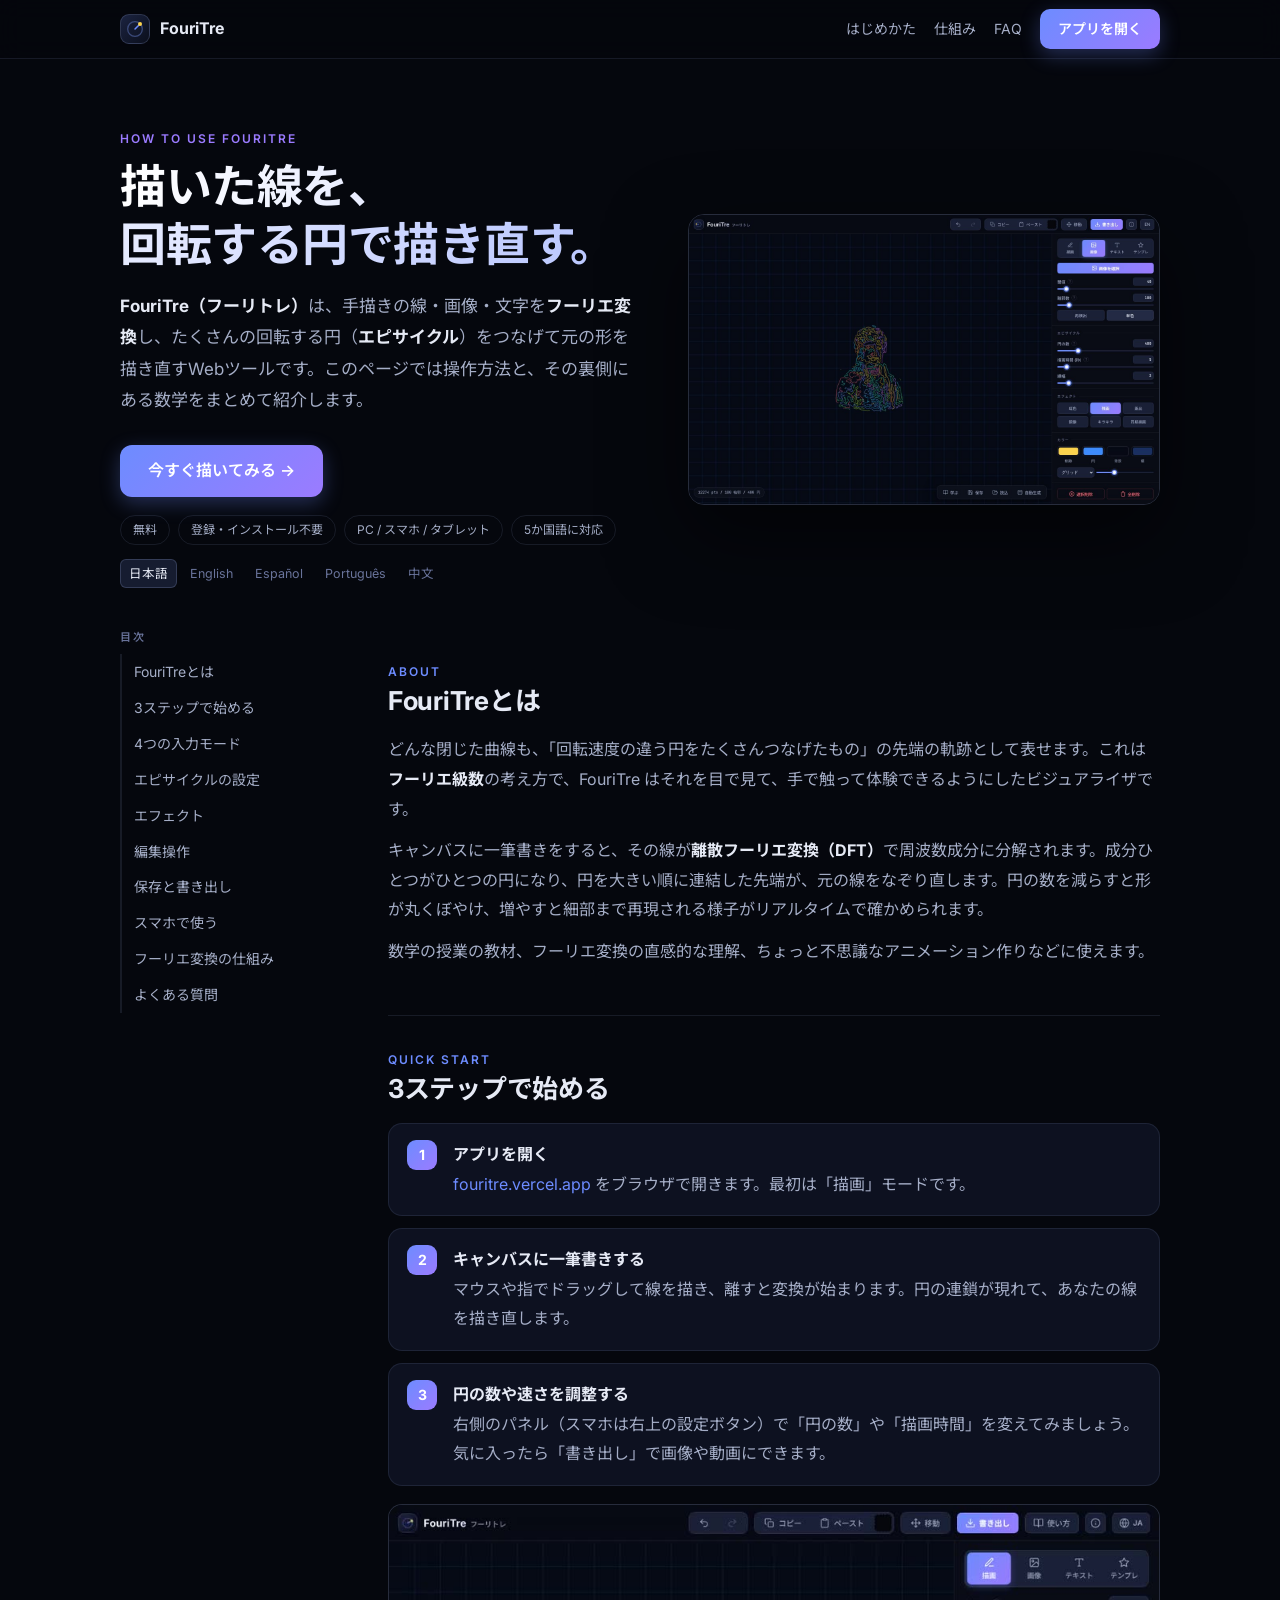
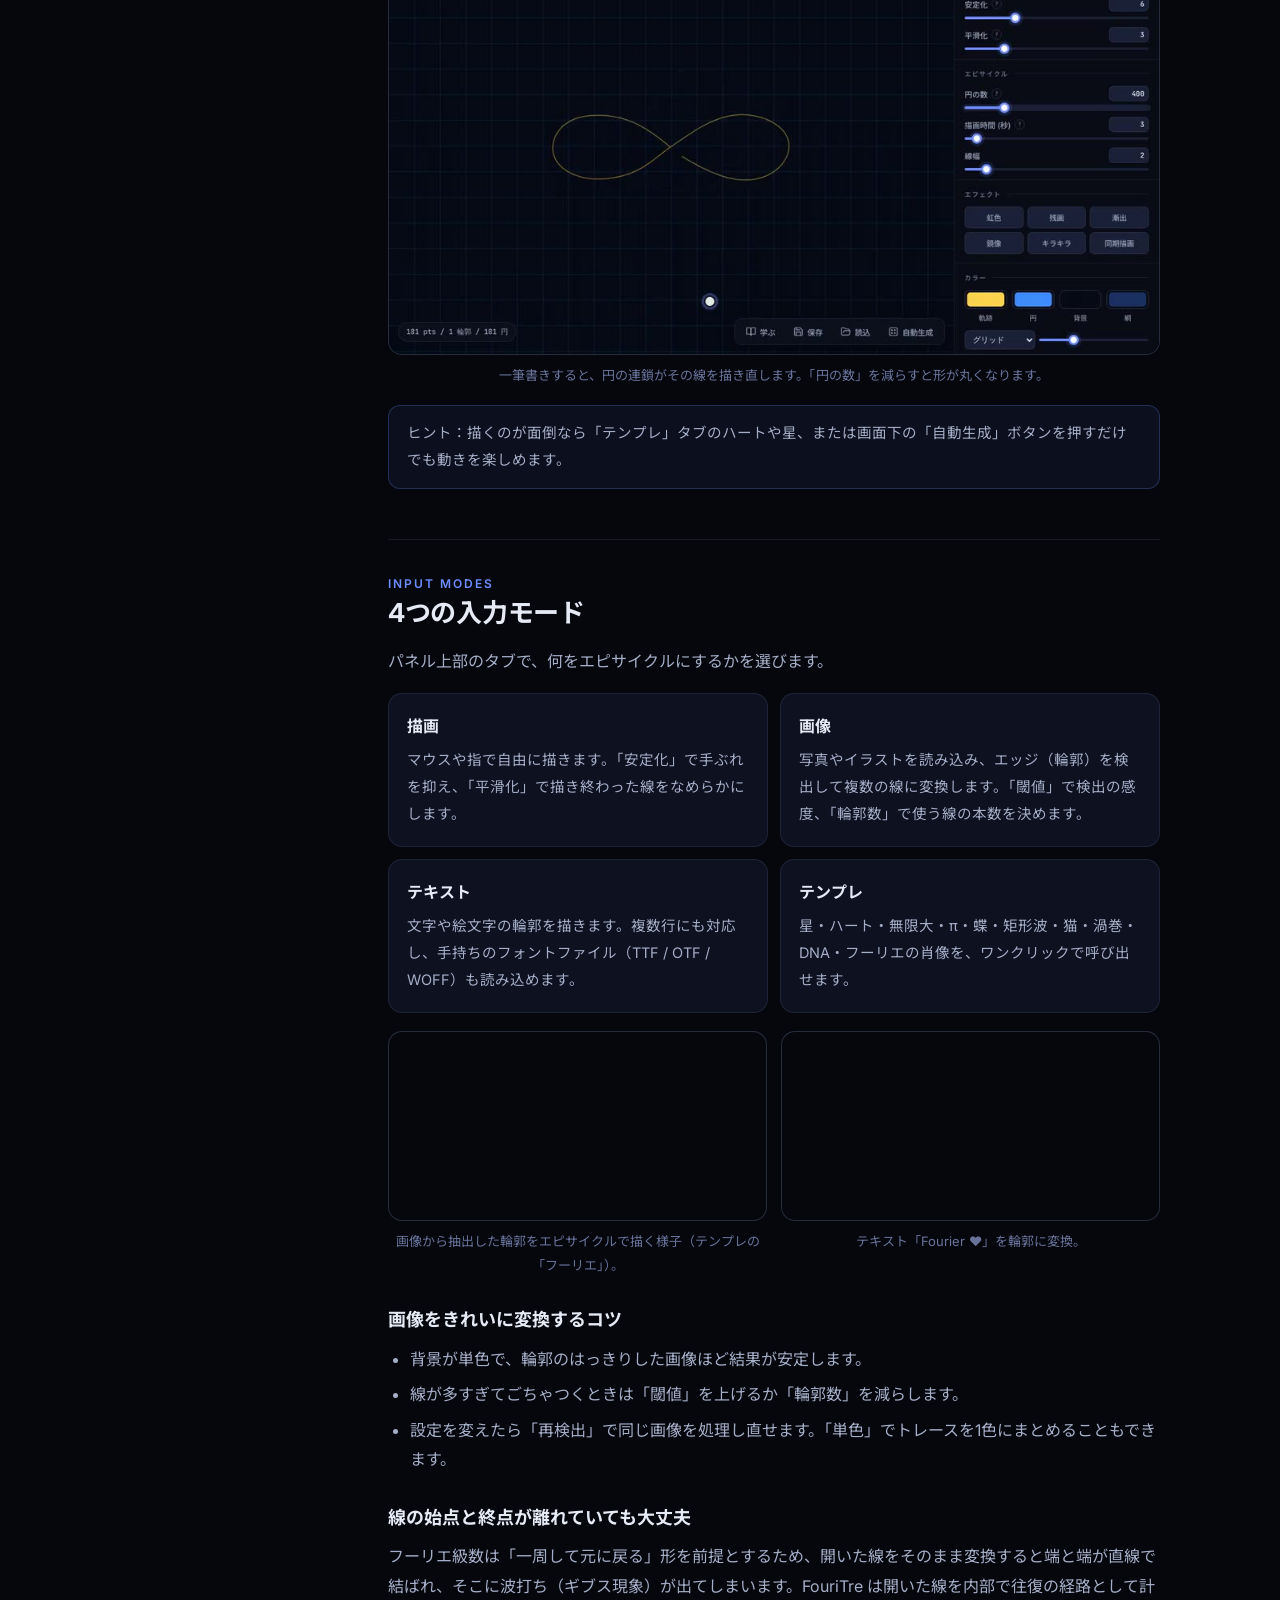
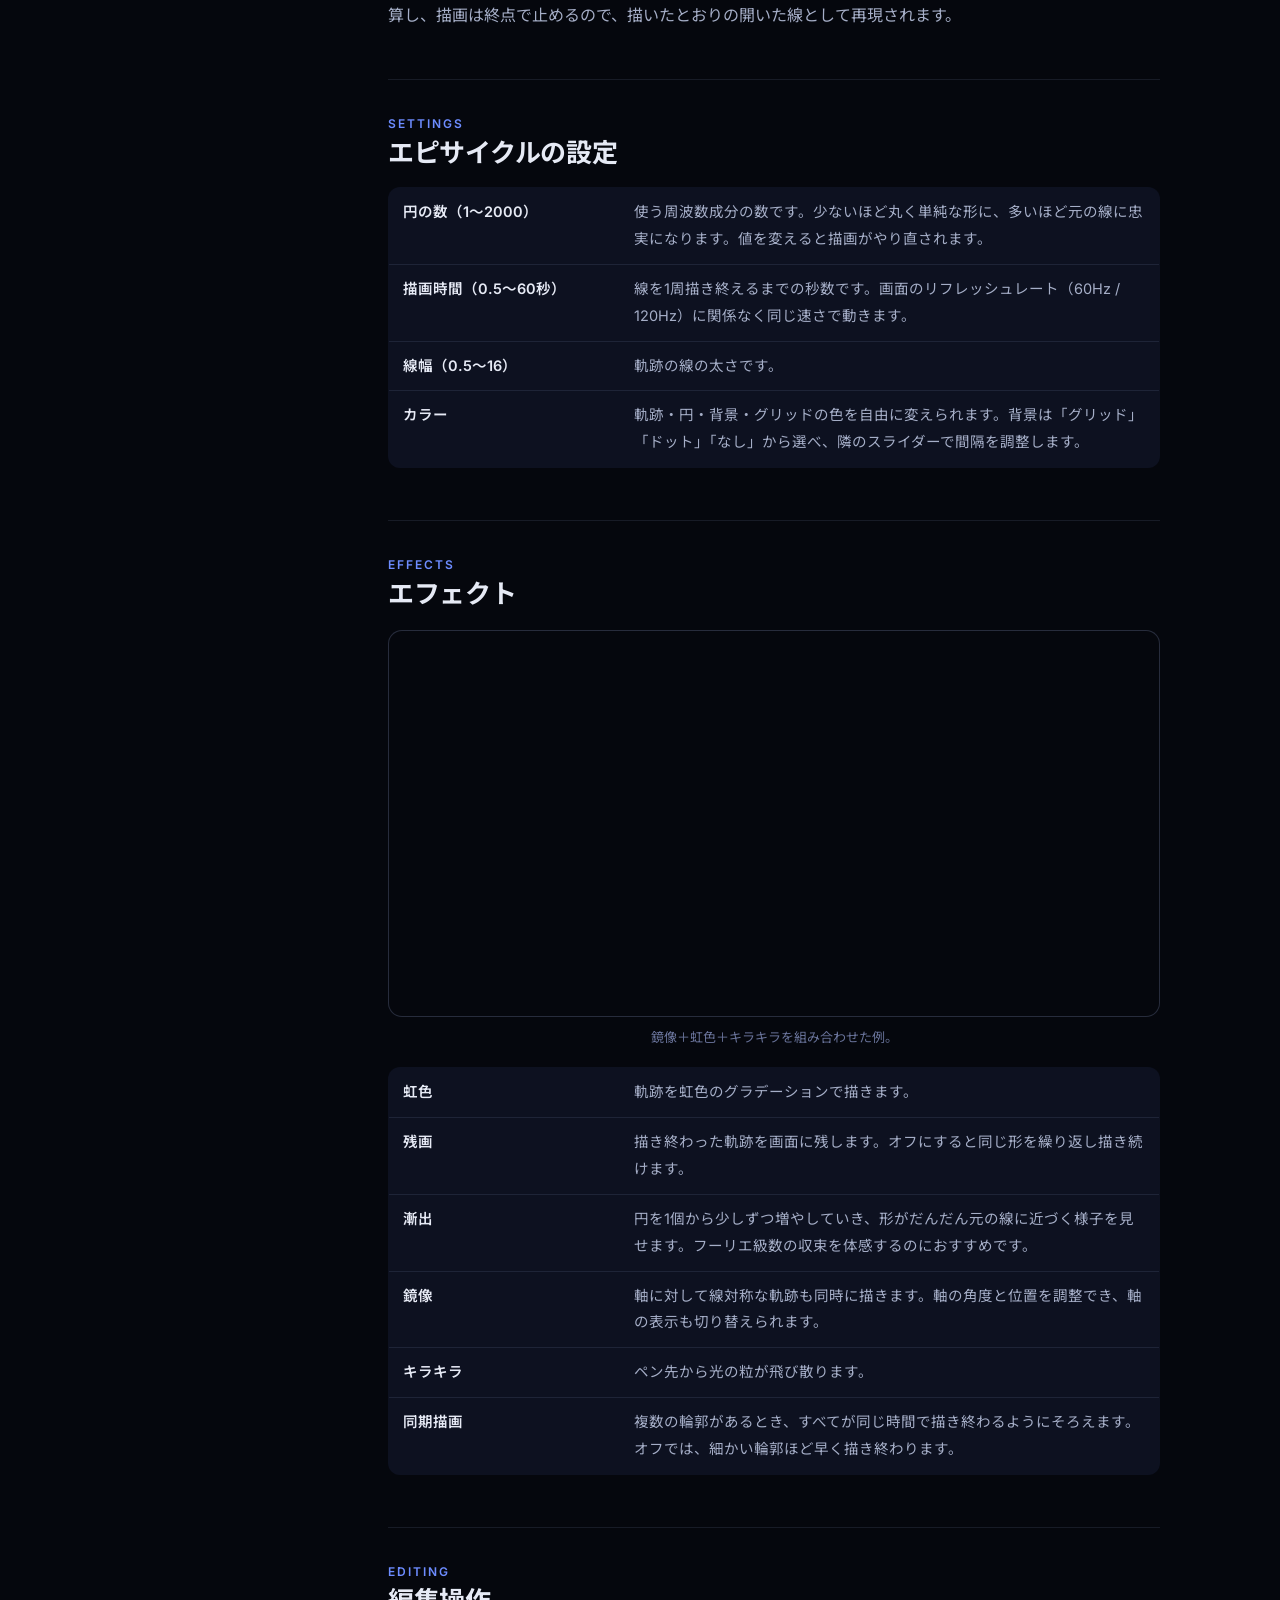
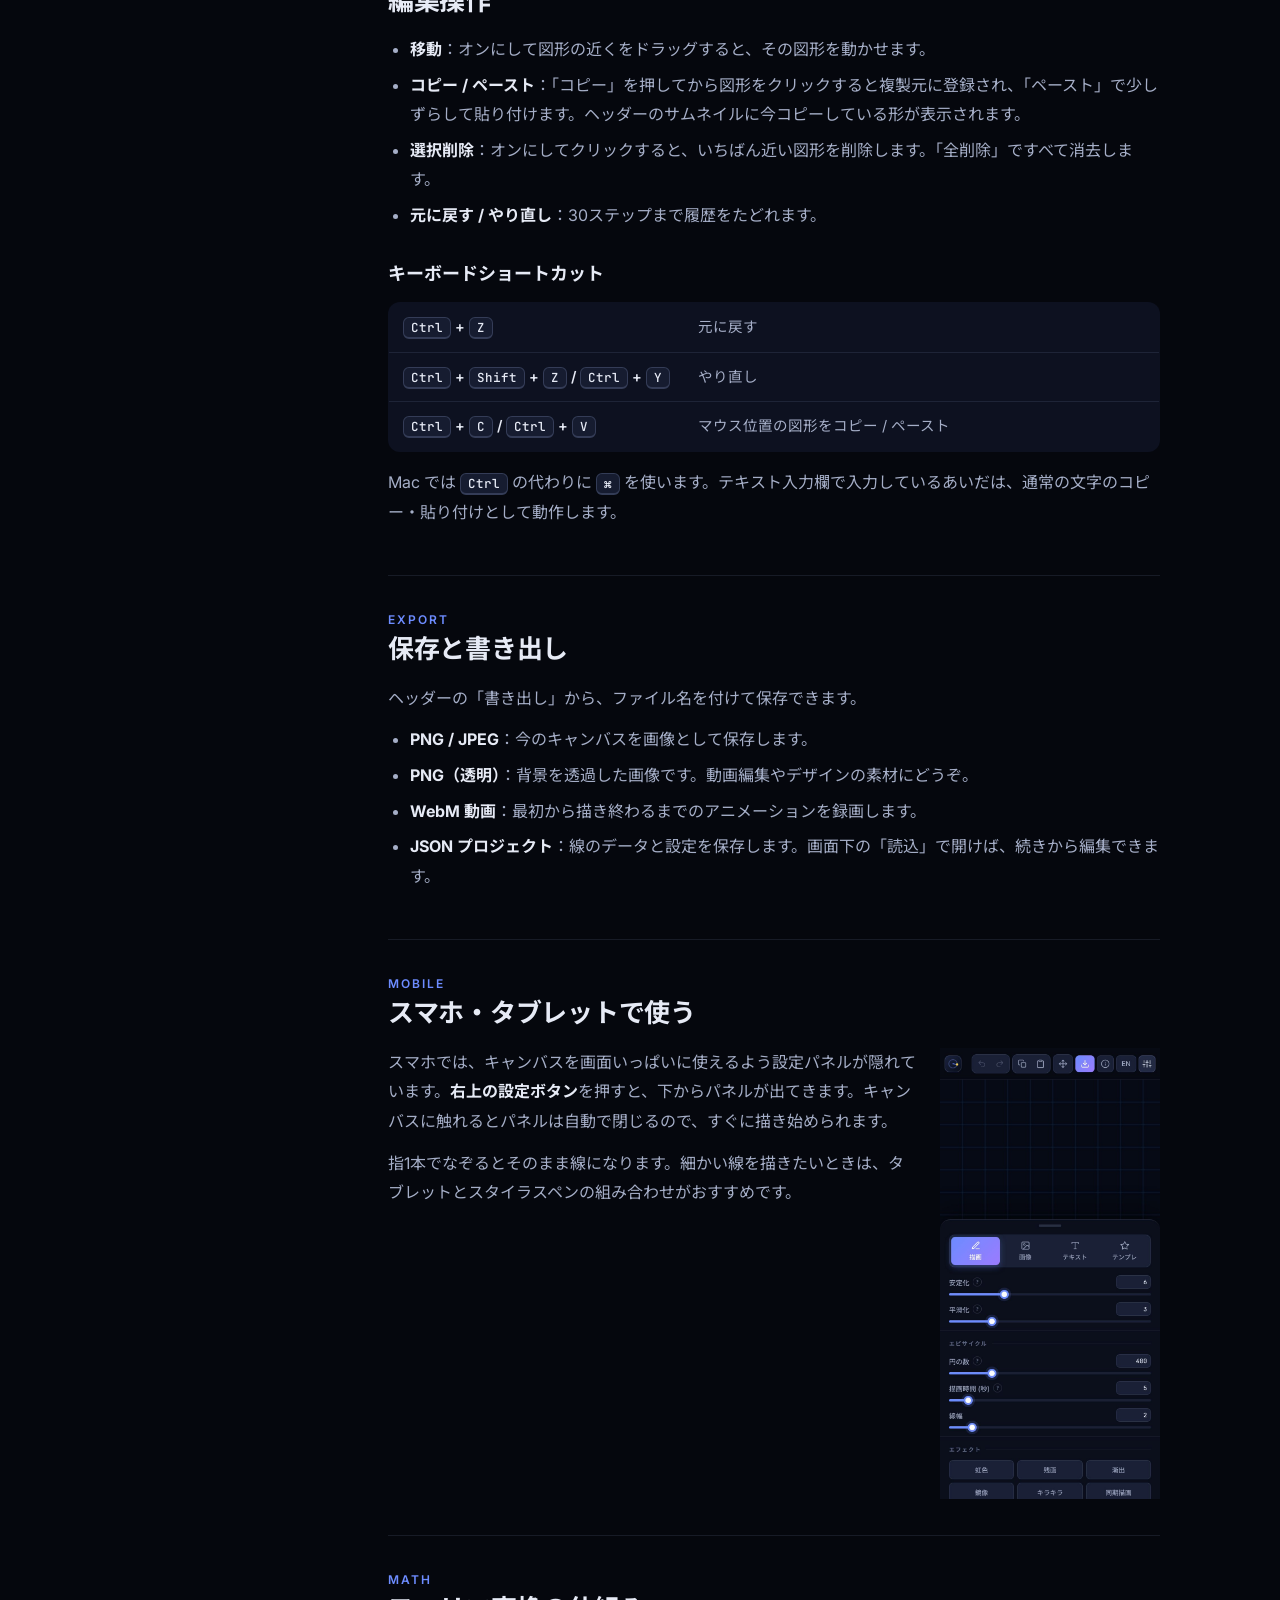
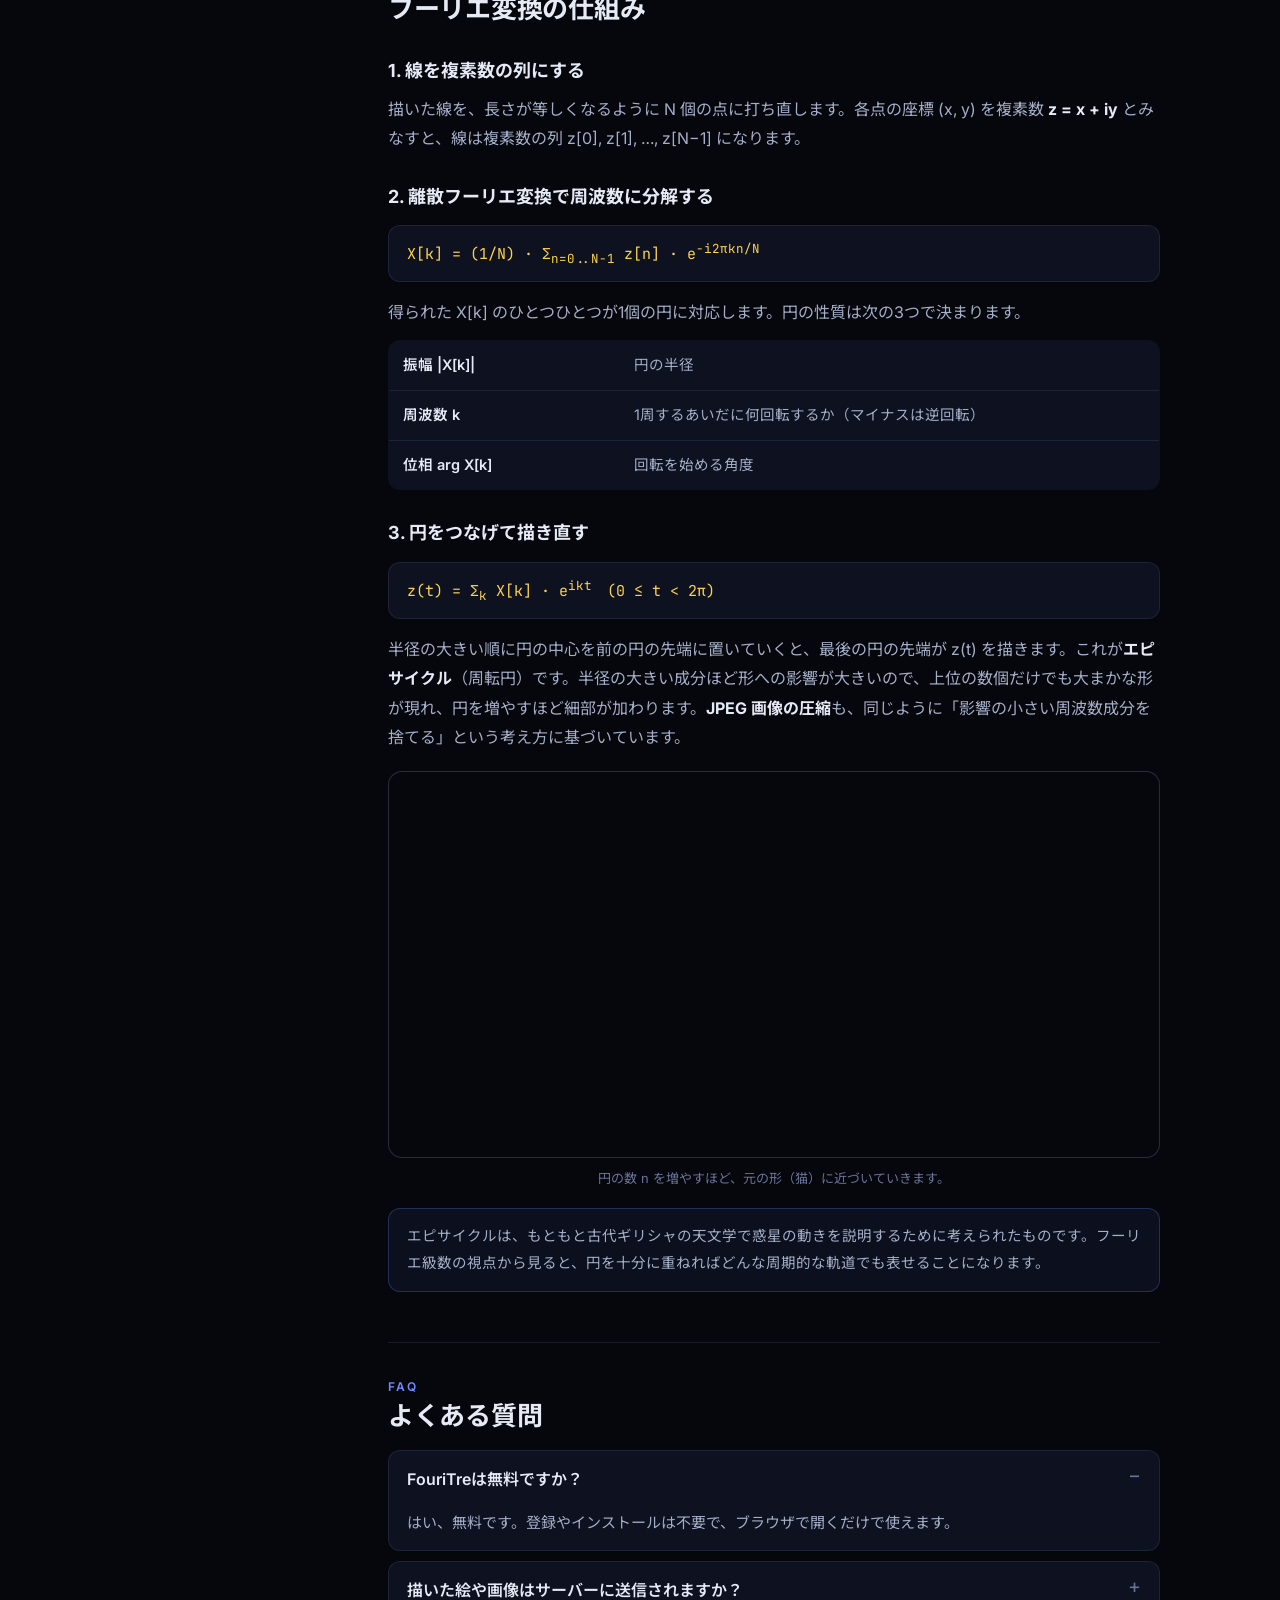
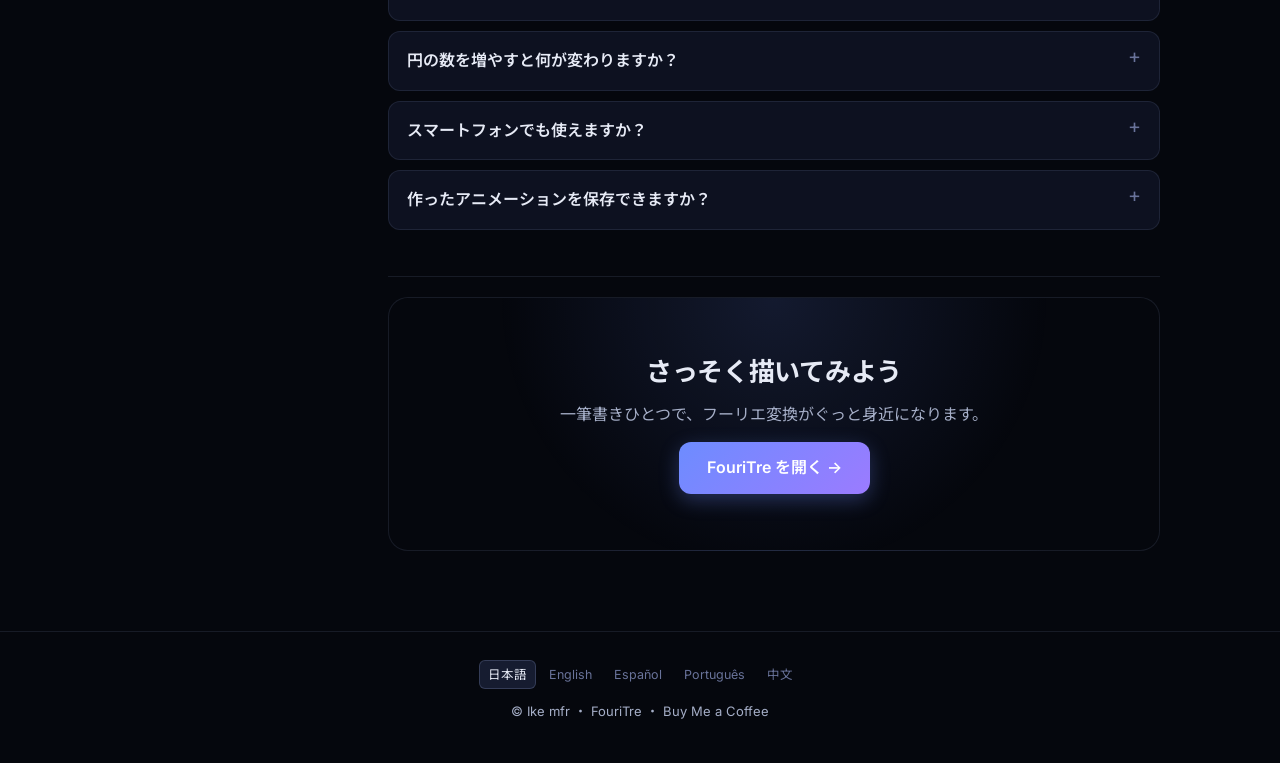
==== commit a3cbffff: "Guide: add demo video slots and captions (videos follow) Co-Authored-By: Claude Opus 5.5 <noreply@an" ====
--- a/guide/index.html
+++ b/guide/index.html
@@ -134,6 +134,7 @@
         <li><b>キャンバスに一筆書きする</b><br>マウスや指でドラッグして線を描き、離すと変換が始まります。円の連鎖が現れて、あなたの線を描き直します。</li>
         <li><b>円の数や速さを調整する</b><br>右側のパネル（スマホは右上の設定ボタン）で「円の数」や「描画時間」を変えてみましょう。気に入ったら「書き出し」で画像や動画にできます。</li>
       </ol>
+      <figure class="demo"><video src="/assets/demo/quickstart-ja.mp4" poster="/assets/demo/quickstart-ja.jpg" width="960" height="560" muted loop playsinline preload="none" aria-label="一筆書きすると、円の連鎖がその線を描き直します。「円の数」を減らすと形が丸くなります。"></video><figcaption>一筆書きすると、円の連鎖がその線を描き直します。「円の数」を減らすと形が丸くなります。</figcaption></figure>
       <div class="note">ヒント：描くのが面倒なら「テンプレ」タブのハートや星、または画面下の「自動生成」ボタンを押すだけでも動きを楽しめます。</div>
     </section>
 
@@ -146,6 +147,7 @@
         <div class="card"><h3>テキスト</h3><p>文字や絵文字の輪郭を描きます。複数行にも対応し、手持ちのフォントファイル（TTF / OTF / WOFF）も読み込めます。</p></div>
         <div class="card"><h3>テンプレ</h3><p>星・ハート・無限大・π・蝶・矩形波・猫・渦巻・DNA・フーリエの肖像を、ワンクリックで呼び出せます。</p></div>
       </div>
+      <div class="demo2"><figure class="demo"><video src="/assets/demo/image.mp4" poster="/assets/demo/image.jpg" width="720" height="528" muted loop playsinline preload="none" aria-label="画像から抽出した輪郭をエピサイクルで描く様子（テンプレの「フーリエ」）。"></video><figcaption>画像から抽出した輪郭をエピサイクルで描く様子（テンプレの「フーリエ」）。</figcaption></figure><figure class="demo"><video src="/assets/demo/text.mp4" poster="/assets/demo/text.jpg" width="720" height="528" muted loop playsinline preload="none" aria-label="テキスト「Fourier ♥」を輪郭に変換。"></video><figcaption>テキスト「Fourier ♥」を輪郭に変換。</figcaption></figure></div>
       <h3>画像をきれいに変換するコツ</h3>
       <ul>
         <li>背景が単色で、輪郭のはっきりした画像ほど結果が安定します。</li>
@@ -168,6 +170,7 @@
 
     <section id="effects">
       <h2><small>Effects</small>エフェクト</h2>
+      <figure class="demo"><video src="/assets/demo/effects.mp4" poster="/assets/demo/effects.jpg" width="720" height="528" muted loop playsinline preload="none" aria-label="鏡像＋虹色＋キラキラを組み合わせた例。"></video><figcaption>鏡像＋虹色＋キラキラを組み合わせた例。</figcaption></figure>
       <table>
         <tr><th>虹色</th><td>軌跡を虹色のグラデーションで描きます。</td></tr>
         <tr><th>残画</th><td>描き終わった軌跡を画面に残します。オフにすると同じ形を繰り返し描き続けます。</td></tr>
@@ -232,6 +235,7 @@
       <h3>3. 円をつなげて描き直す</h3>
       <div class="fm">z(t) = Σ<sub>k</sub> X[k] · e<sup>ikt</sup>　(0 ≤ t &lt; 2π)</div>
       <p>半径の大きい順に円の中心を前の円の先端に置いていくと、最後の円の先端が z(t) を描きます。これが<b>エピサイクル</b>（周転円）です。半径の大きい成分ほど形への影響が大きいので、上位の数個だけでも大まかな形が現れ、円を増やすほど細部が加わります。<b>JPEG 画像の圧縮</b>も、同じように「影響の小さい周波数成分を捨てる」という考え方に基づいています。</p>
+      <figure class="demo"><video src="/assets/demo/converge.mp4" poster="/assets/demo/converge.jpg" width="720" height="528" muted loop playsinline preload="none" aria-label="円の数 n を増やすほど、元の形（猫）に近づいていきます。"></video><figcaption>円の数 n を増やすほど、元の形（猫）に近づいていきます。</figcaption></figure>
       <div class="note">エピサイクルは、もともと古代ギリシャの天文学で惑星の動きを説明するために考えられたものです。フーリエ級数の視点から見ると、円を十分に重ねればどんな周期的な軌道でも表せることになります。</div>
     </section>
 
@@ -256,6 +260,19 @@
   <div class="langs"><a href="/guide/" hreflang="ja" lang="ja" aria-current="page">日本語</a><a href="/guide/en/" hreflang="en" lang="en">English</a><a href="/guide/es/" hreflang="es" lang="es">Español</a><a href="/guide/pt/" hreflang="pt" lang="pt">Português</a><a href="/guide/zh/" hreflang="zh-Hans" lang="zh-Hans">中文</a></div>
   <p>&copy; Ike mfr ・ <a href="/?lang=ja">FouriTre</a> ・ <a href="https://buymeacoffee.com/ike_mfr">Buy Me a Coffee</a></p>
 </footer>
+<script>
+(function () {
+  var vids = document.querySelectorAll('.demo video');
+  if (matchMedia('(prefers-reduced-motion: reduce)').matches || !('IntersectionObserver' in window)) {
+    vids.forEach(function (v) { v.controls = true; v.preload = 'metadata'; });
+    return;
+  }
+  var io = new IntersectionObserver(function (es) {
+    es.forEach(function (e) { if (e.isIntersecting) { e.target.play().catch(function () {}); } else { e.target.pause(); } });
+  }, { threshold: 0.35 });
+  vids.forEach(function (v) { io.observe(v); });
+})();
+</script>
 <script defer src="/_vercel/insights/script.js"></script>
 </body>
 </html>
--- a/guide/guide.css
+++ b/guide/guide.css
@@ -83,3 +83,8 @@
 .langs a[aria-current]{color:var(--tx);border-color:var(--ln2);background:var(--sf3)}
 footer .langs{justify-content:center;margin-bottom:10px}
 .hero .langs{margin-top:14px}
+.demo{margin:18px 0}
+.demo video{width:100%;height:auto;display:block;border-radius:14px;border:1px solid var(--ln2);background:#05070d}
+.demo2{display:grid;grid-template-columns:1fr 1fr;gap:14px;margin:18px 0}
+.demo2 .demo{margin:0}
+@media (max-width:860px){.demo2{grid-template-columns:1fr}}
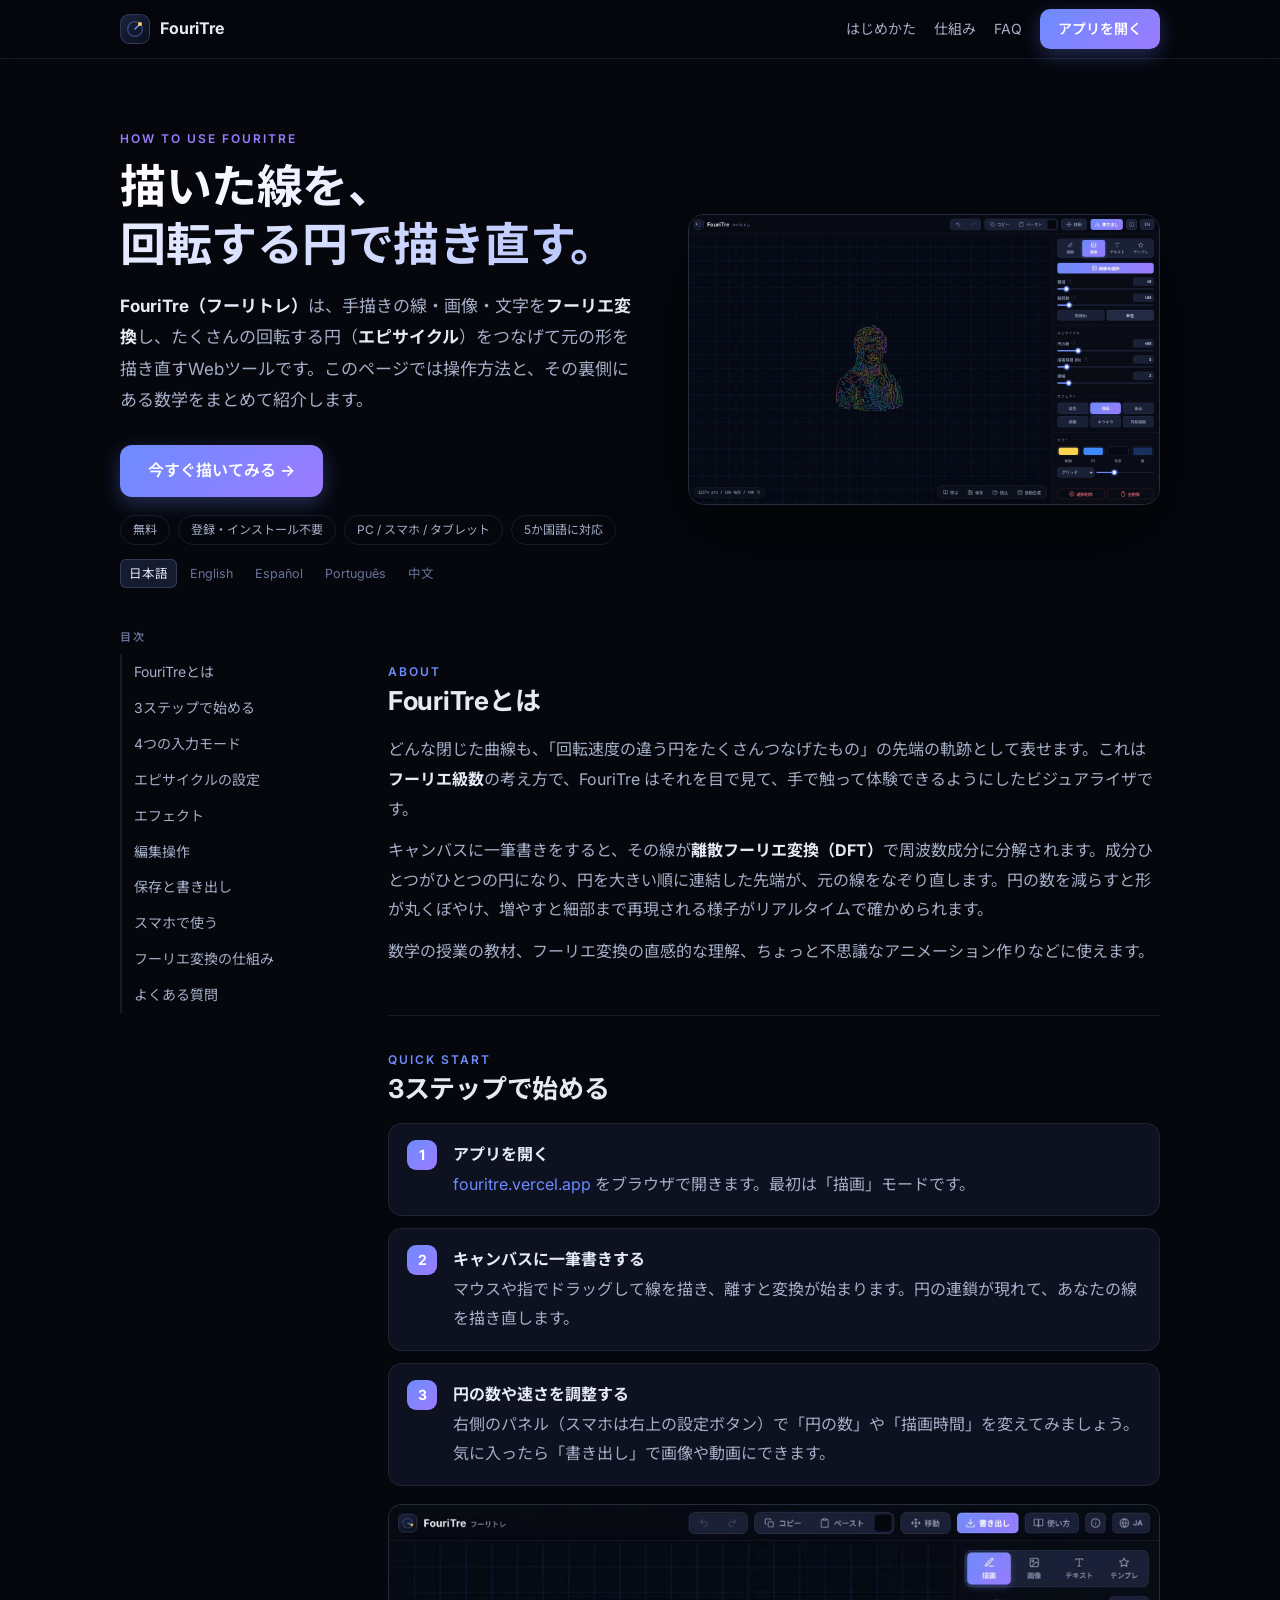
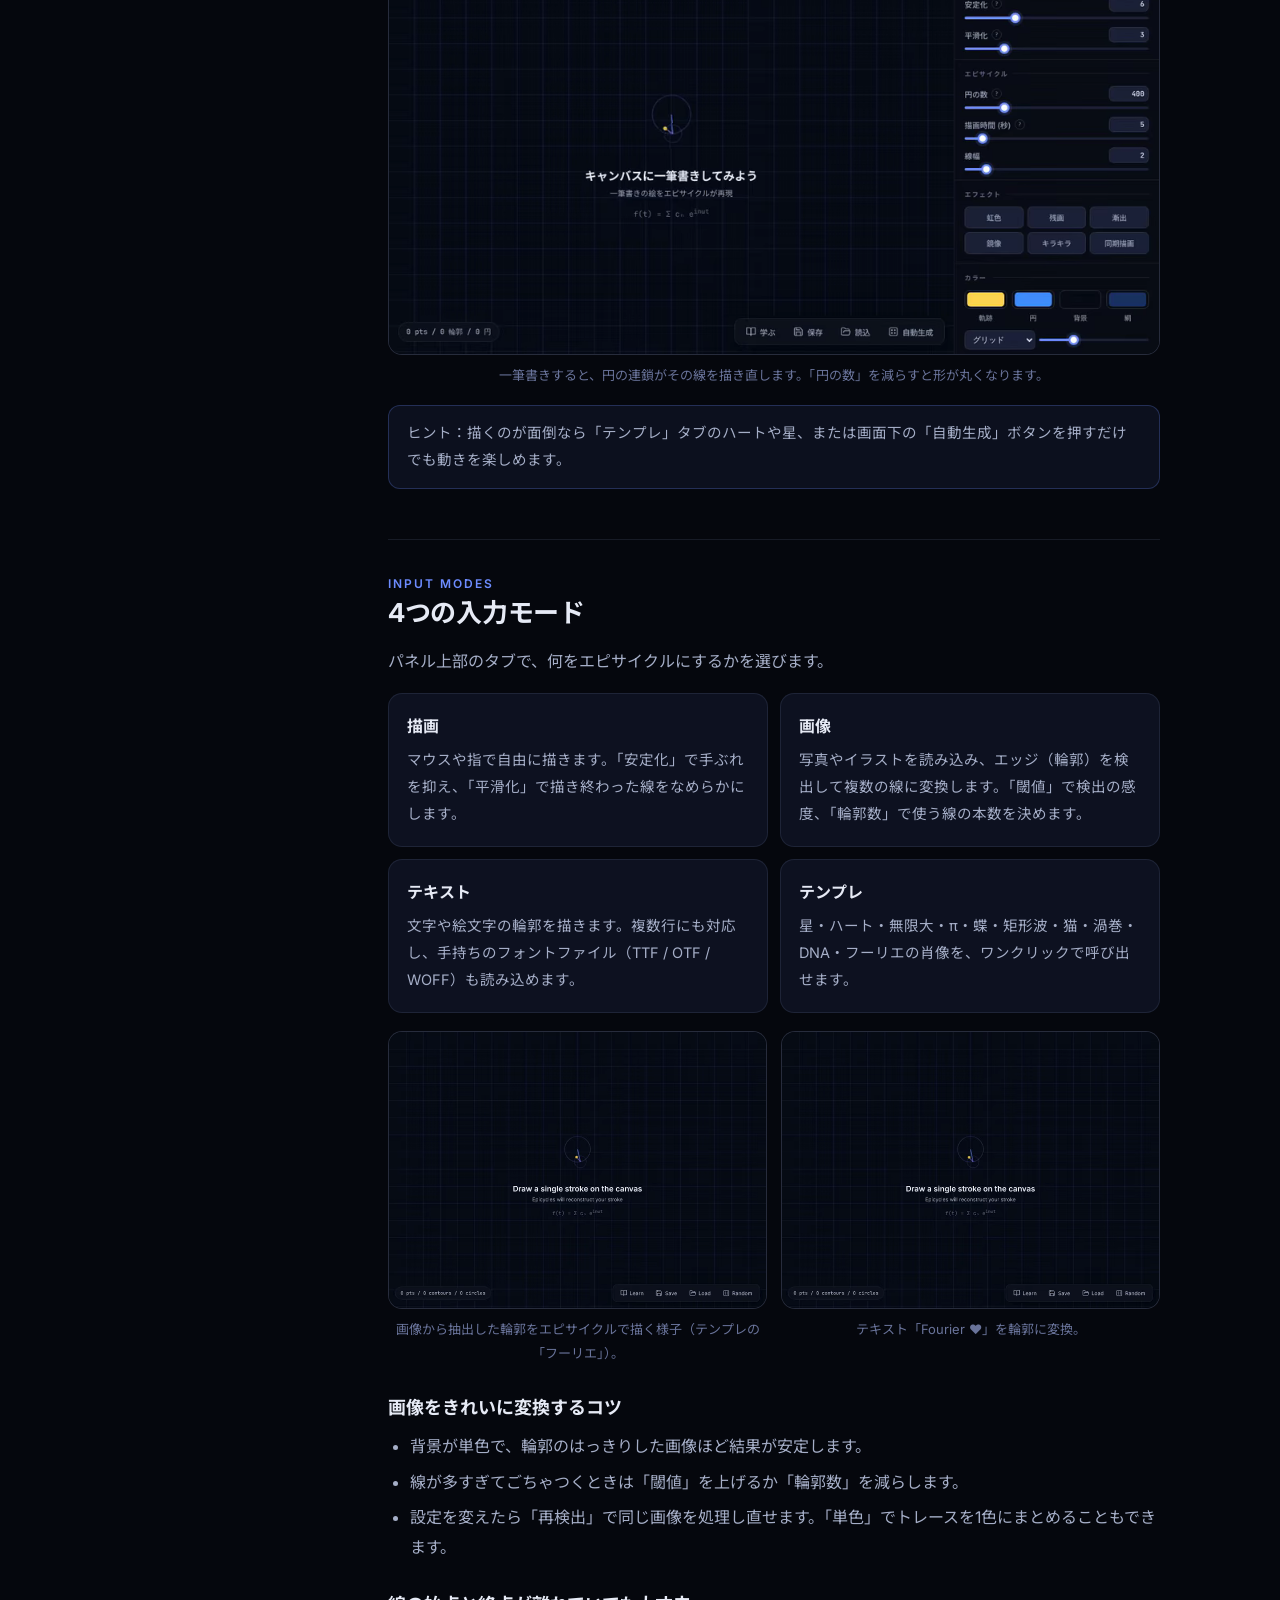
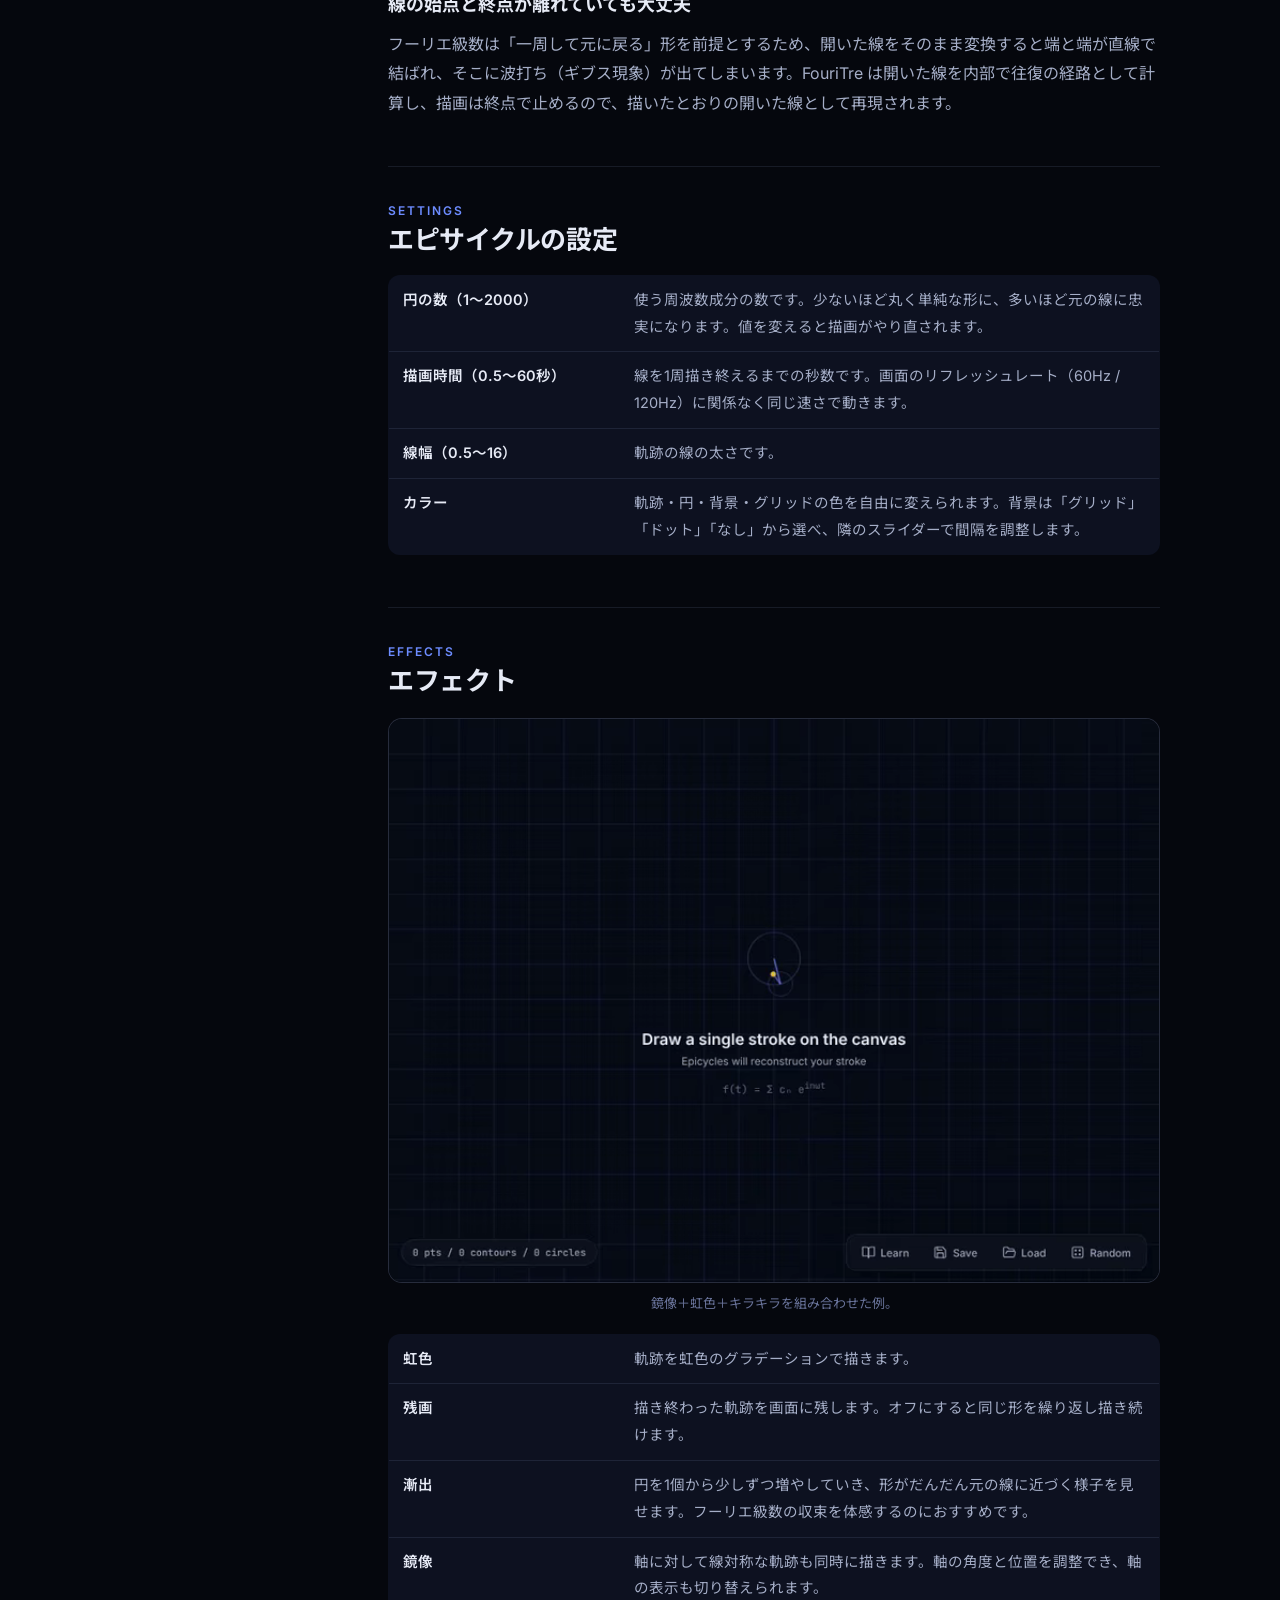
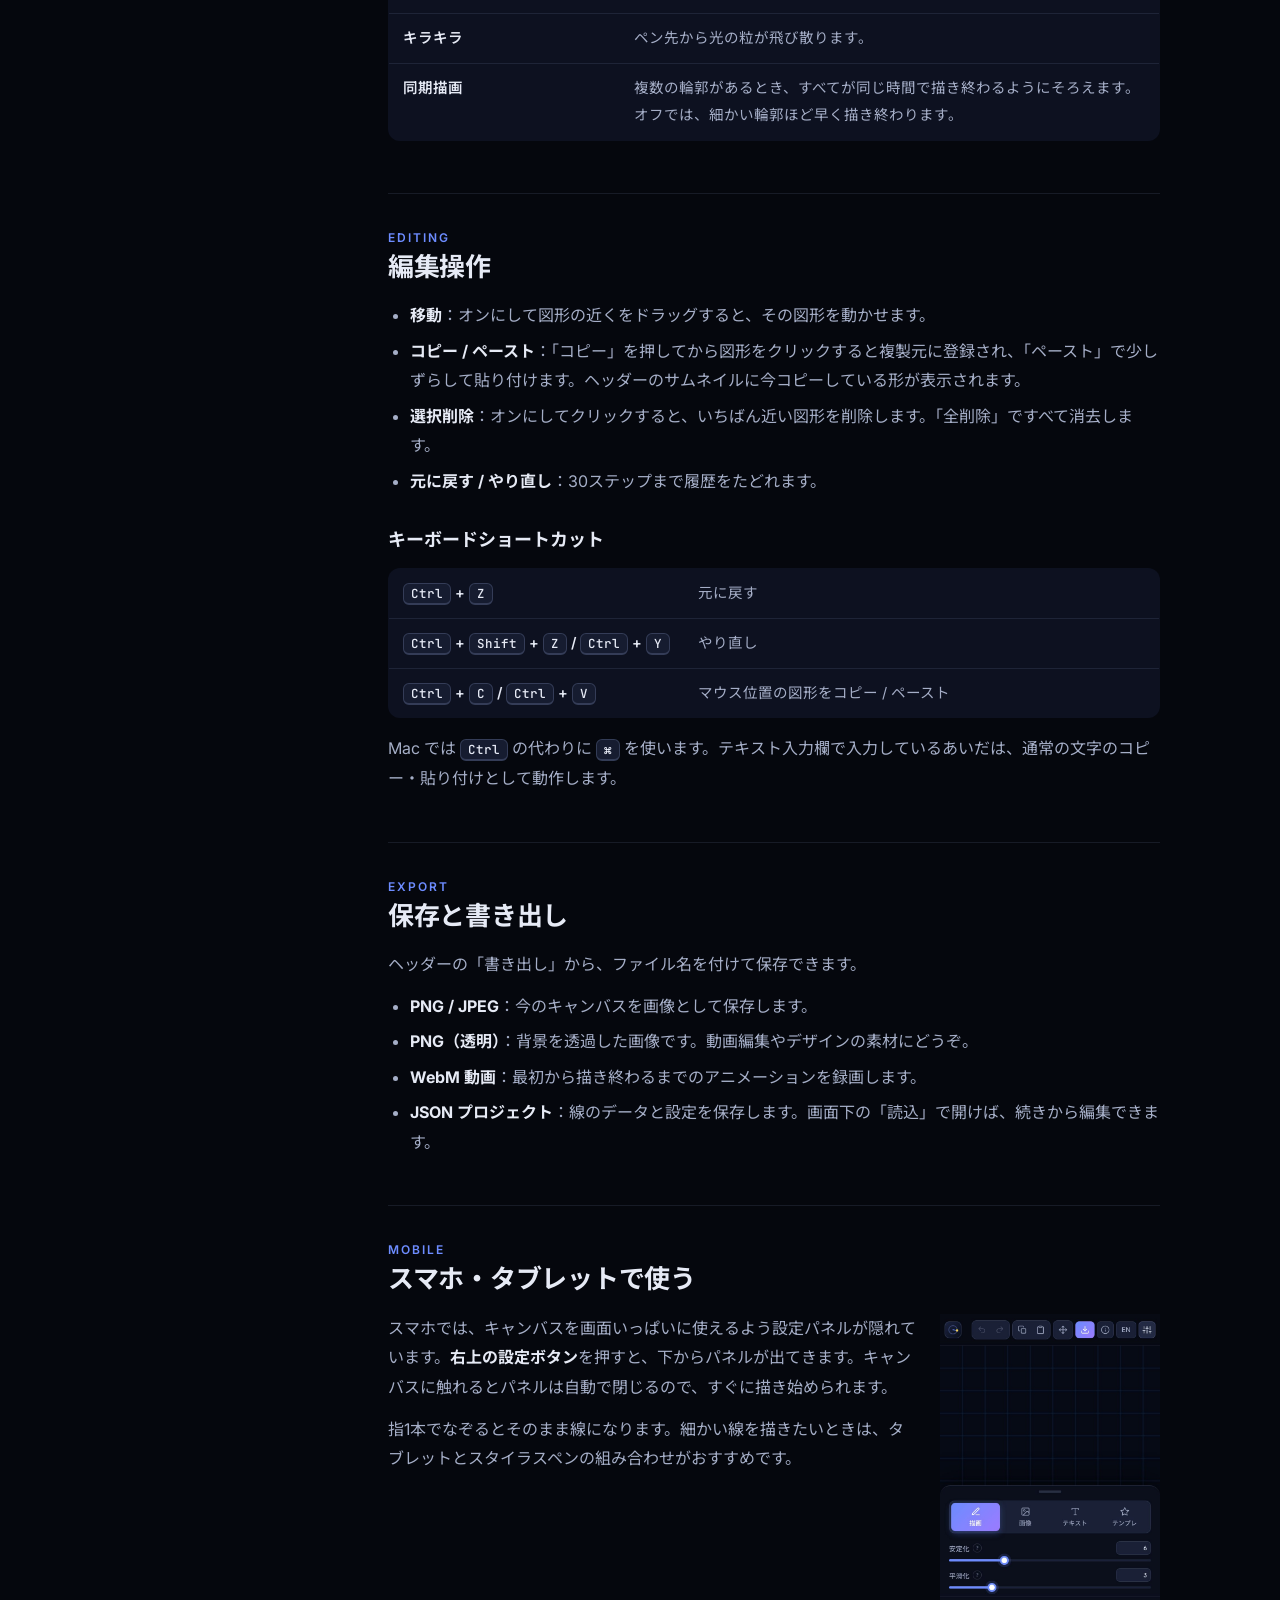
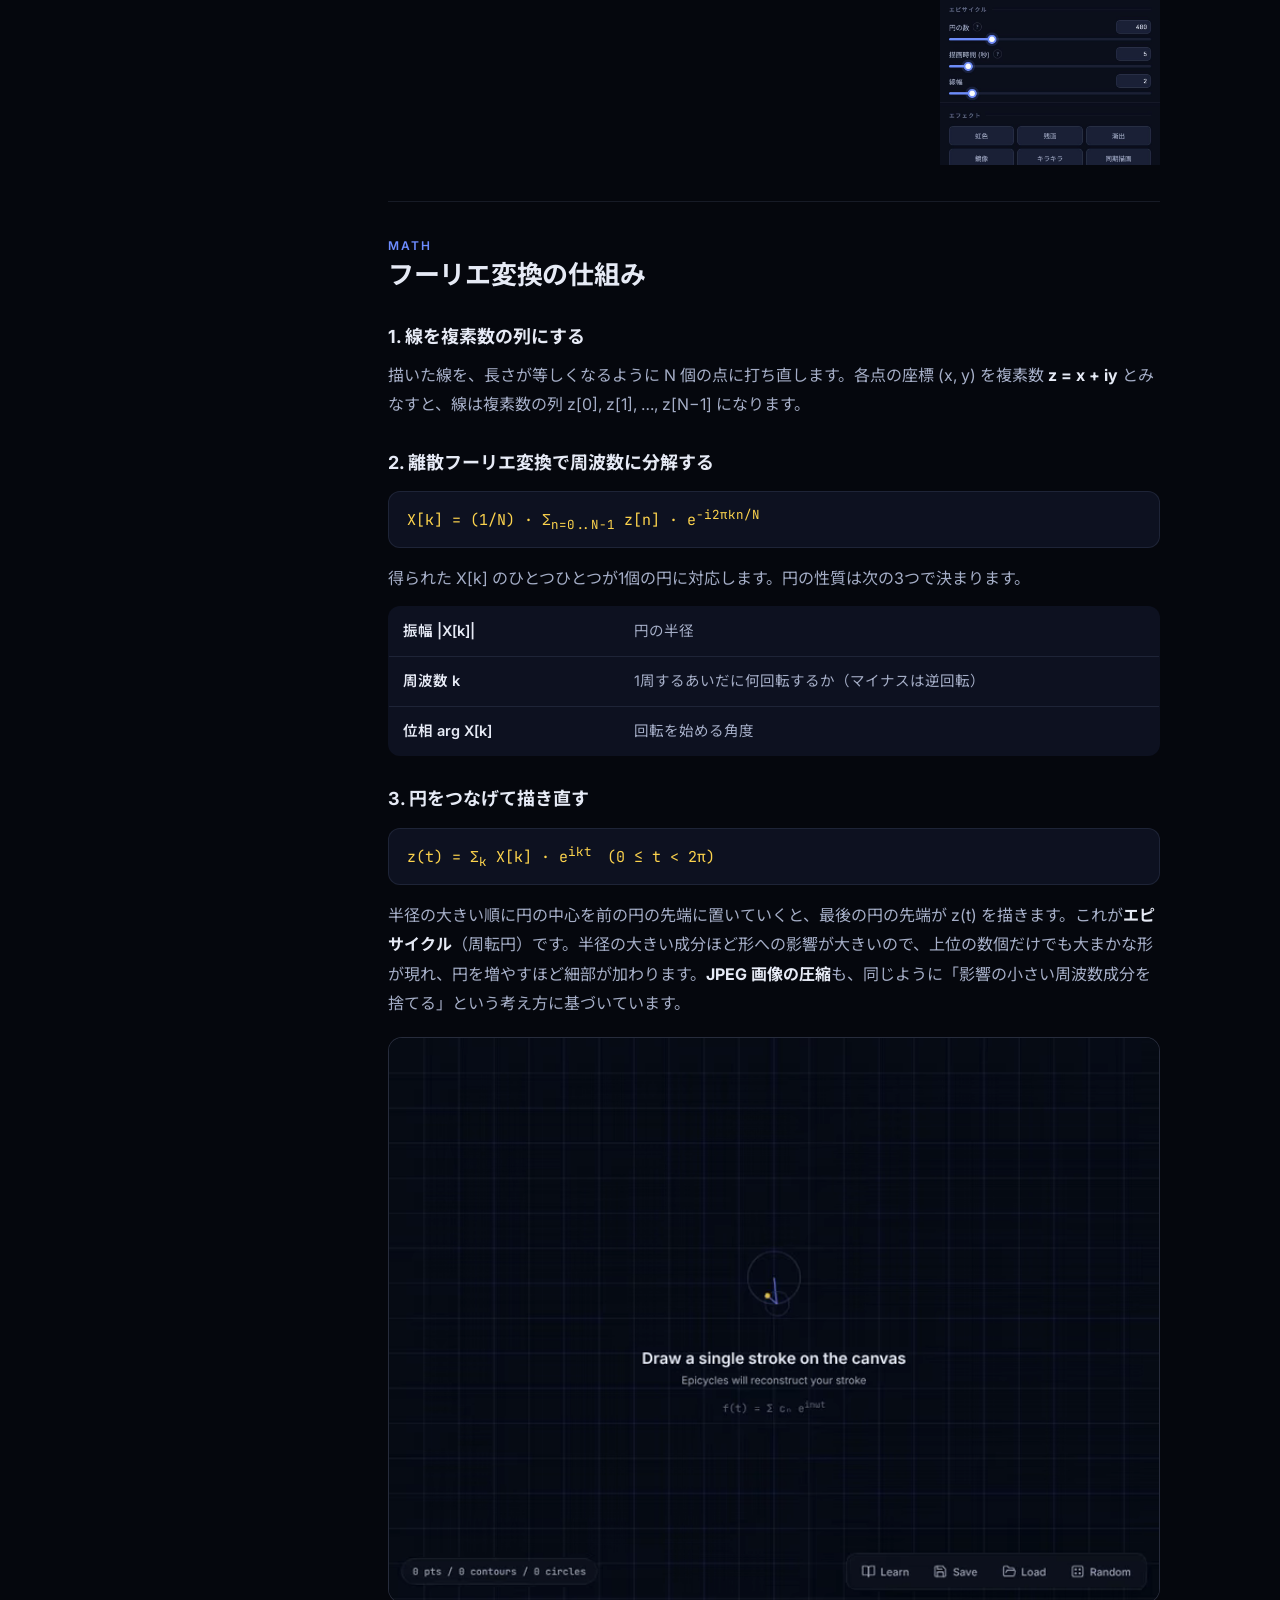
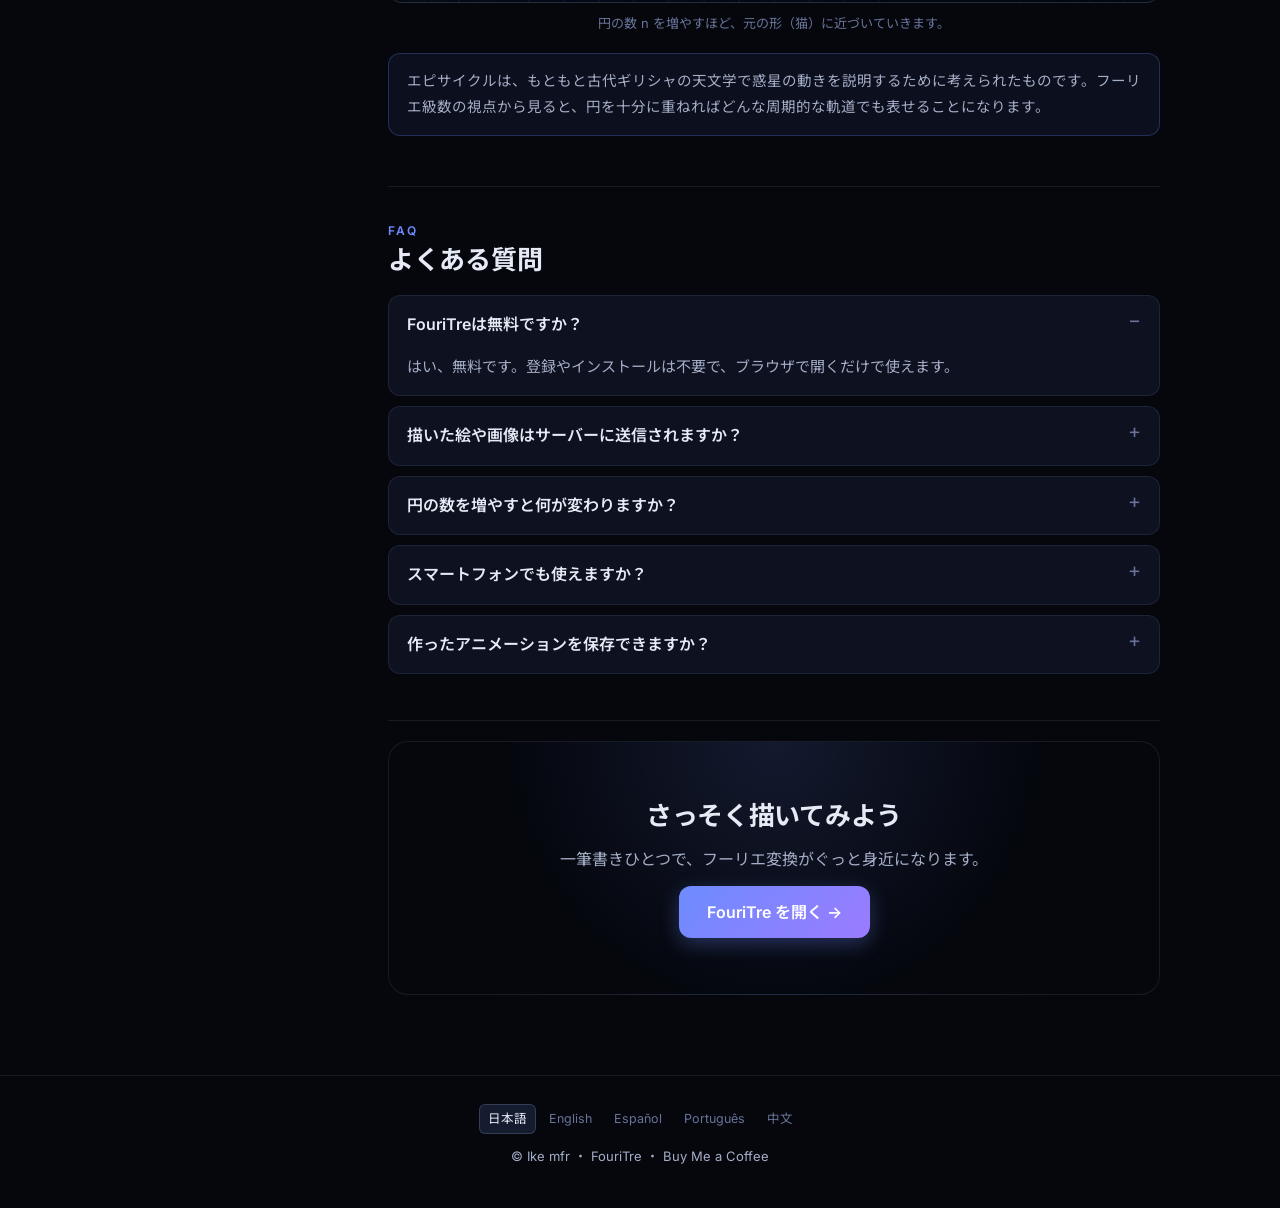
==== commit 5a3dca7c: "Guide: add looping demo videos - Per-language quick start demo (draw a stroke, epicycles redraw it, " ====
--- a/guide/index.html
+++ b/guide/index.html
@@ -134,7 +134,7 @@
         <li><b>キャンバスに一筆書きする</b><br>マウスや指でドラッグして線を描き、離すと変換が始まります。円の連鎖が現れて、あなたの線を描き直します。</li>
         <li><b>円の数や速さを調整する</b><br>右側のパネル（スマホは右上の設定ボタン）で「円の数」や「描画時間」を変えてみましょう。気に入ったら「書き出し」で画像や動画にできます。</li>
       </ol>
-      <figure class="demo"><video src="/assets/demo/quickstart-ja.mp4" poster="/assets/demo/quickstart-ja.jpg" width="960" height="560" muted loop playsinline preload="none" aria-label="一筆書きすると、円の連鎖がその線を描き直します。「円の数」を減らすと形が丸くなります。"></video><figcaption>一筆書きすると、円の連鎖がその線を描き直します。「円の数」を減らすと形が丸くなります。</figcaption></figure>
+      <figure class="demo"><video poster="/assets/demo/quickstart-ja.jpg" width="960" height="560" muted loop playsinline preload="none" aria-label="一筆書きすると、円の連鎖がその線を描き直します。「円の数」を減らすと形が丸くなります。"><source src="/assets/demo/quickstart-ja.webm" type="video/webm"><source src="/assets/demo/quickstart-ja.mp4" type="video/mp4"></video><figcaption>一筆書きすると、円の連鎖がその線を描き直します。「円の数」を減らすと形が丸くなります。</figcaption></figure>
       <div class="note">ヒント：描くのが面倒なら「テンプレ」タブのハートや星、または画面下の「自動生成」ボタンを押すだけでも動きを楽しめます。</div>
     </section>
 
@@ -147,7 +147,7 @@
         <div class="card"><h3>テキスト</h3><p>文字や絵文字の輪郭を描きます。複数行にも対応し、手持ちのフォントファイル（TTF / OTF / WOFF）も読み込めます。</p></div>
         <div class="card"><h3>テンプレ</h3><p>星・ハート・無限大・π・蝶・矩形波・猫・渦巻・DNA・フーリエの肖像を、ワンクリックで呼び出せます。</p></div>
       </div>
-      <div class="demo2"><figure class="demo"><video src="/assets/demo/image.mp4" poster="/assets/demo/image.jpg" width="720" height="528" muted loop playsinline preload="none" aria-label="画像から抽出した輪郭をエピサイクルで描く様子（テンプレの「フーリエ」）。"></video><figcaption>画像から抽出した輪郭をエピサイクルで描く様子（テンプレの「フーリエ」）。</figcaption></figure><figure class="demo"><video src="/assets/demo/text.mp4" poster="/assets/demo/text.jpg" width="720" height="528" muted loop playsinline preload="none" aria-label="テキスト「Fourier ♥」を輪郭に変換。"></video><figcaption>テキスト「Fourier ♥」を輪郭に変換。</figcaption></figure></div>
+      <div class="demo2"><figure class="demo"><video poster="/assets/demo/image.jpg" width="720" height="528" muted loop playsinline preload="none" aria-label="画像から抽出した輪郭をエピサイクルで描く様子（テンプレの「フーリエ」）。"><source src="/assets/demo/image.webm" type="video/webm"><source src="/assets/demo/image.mp4" type="video/mp4"></video><figcaption>画像から抽出した輪郭をエピサイクルで描く様子（テンプレの「フーリエ」）。</figcaption></figure><figure class="demo"><video poster="/assets/demo/text.jpg" width="720" height="528" muted loop playsinline preload="none" aria-label="テキスト「Fourier ♥」を輪郭に変換。"><source src="/assets/demo/text.webm" type="video/webm"><source src="/assets/demo/text.mp4" type="video/mp4"></video><figcaption>テキスト「Fourier ♥」を輪郭に変換。</figcaption></figure></div>
       <h3>画像をきれいに変換するコツ</h3>
       <ul>
         <li>背景が単色で、輪郭のはっきりした画像ほど結果が安定します。</li>
@@ -170,7 +170,7 @@
 
     <section id="effects">
       <h2><small>Effects</small>エフェクト</h2>
-      <figure class="demo"><video src="/assets/demo/effects.mp4" poster="/assets/demo/effects.jpg" width="720" height="528" muted loop playsinline preload="none" aria-label="鏡像＋虹色＋キラキラを組み合わせた例。"></video><figcaption>鏡像＋虹色＋キラキラを組み合わせた例。</figcaption></figure>
+      <figure class="demo"><video poster="/assets/demo/effects.jpg" width="720" height="528" muted loop playsinline preload="none" aria-label="鏡像＋虹色＋キラキラを組み合わせた例。"><source src="/assets/demo/effects.webm" type="video/webm"><source src="/assets/demo/effects.mp4" type="video/mp4"></video><figcaption>鏡像＋虹色＋キラキラを組み合わせた例。</figcaption></figure>
       <table>
         <tr><th>虹色</th><td>軌跡を虹色のグラデーションで描きます。</td></tr>
         <tr><th>残画</th><td>描き終わった軌跡を画面に残します。オフにすると同じ形を繰り返し描き続けます。</td></tr>
@@ -235,7 +235,7 @@
       <h3>3. 円をつなげて描き直す</h3>
       <div class="fm">z(t) = Σ<sub>k</sub> X[k] · e<sup>ikt</sup>　(0 ≤ t &lt; 2π)</div>
       <p>半径の大きい順に円の中心を前の円の先端に置いていくと、最後の円の先端が z(t) を描きます。これが<b>エピサイクル</b>（周転円）です。半径の大きい成分ほど形への影響が大きいので、上位の数個だけでも大まかな形が現れ、円を増やすほど細部が加わります。<b>JPEG 画像の圧縮</b>も、同じように「影響の小さい周波数成分を捨てる」という考え方に基づいています。</p>
-      <figure class="demo"><video src="/assets/demo/converge.mp4" poster="/assets/demo/converge.jpg" width="720" height="528" muted loop playsinline preload="none" aria-label="円の数 n を増やすほど、元の形（猫）に近づいていきます。"></video><figcaption>円の数 n を増やすほど、元の形（猫）に近づいていきます。</figcaption></figure>
+      <figure class="demo"><video poster="/assets/demo/converge.jpg" width="720" height="528" muted loop playsinline preload="none" aria-label="円の数 n を増やすほど、元の形（猫）に近づいていきます。"><source src="/assets/demo/converge.webm" type="video/webm"><source src="/assets/demo/converge.mp4" type="video/mp4"></video><figcaption>円の数 n を増やすほど、元の形（猫）に近づいていきます。</figcaption></figure>
       <div class="note">エピサイクルは、もともと古代ギリシャの天文学で惑星の動きを説明するために考えられたものです。フーリエ級数の視点から見ると、円を十分に重ねればどんな周期的な軌道でも表せることになります。</div>
     </section>
 
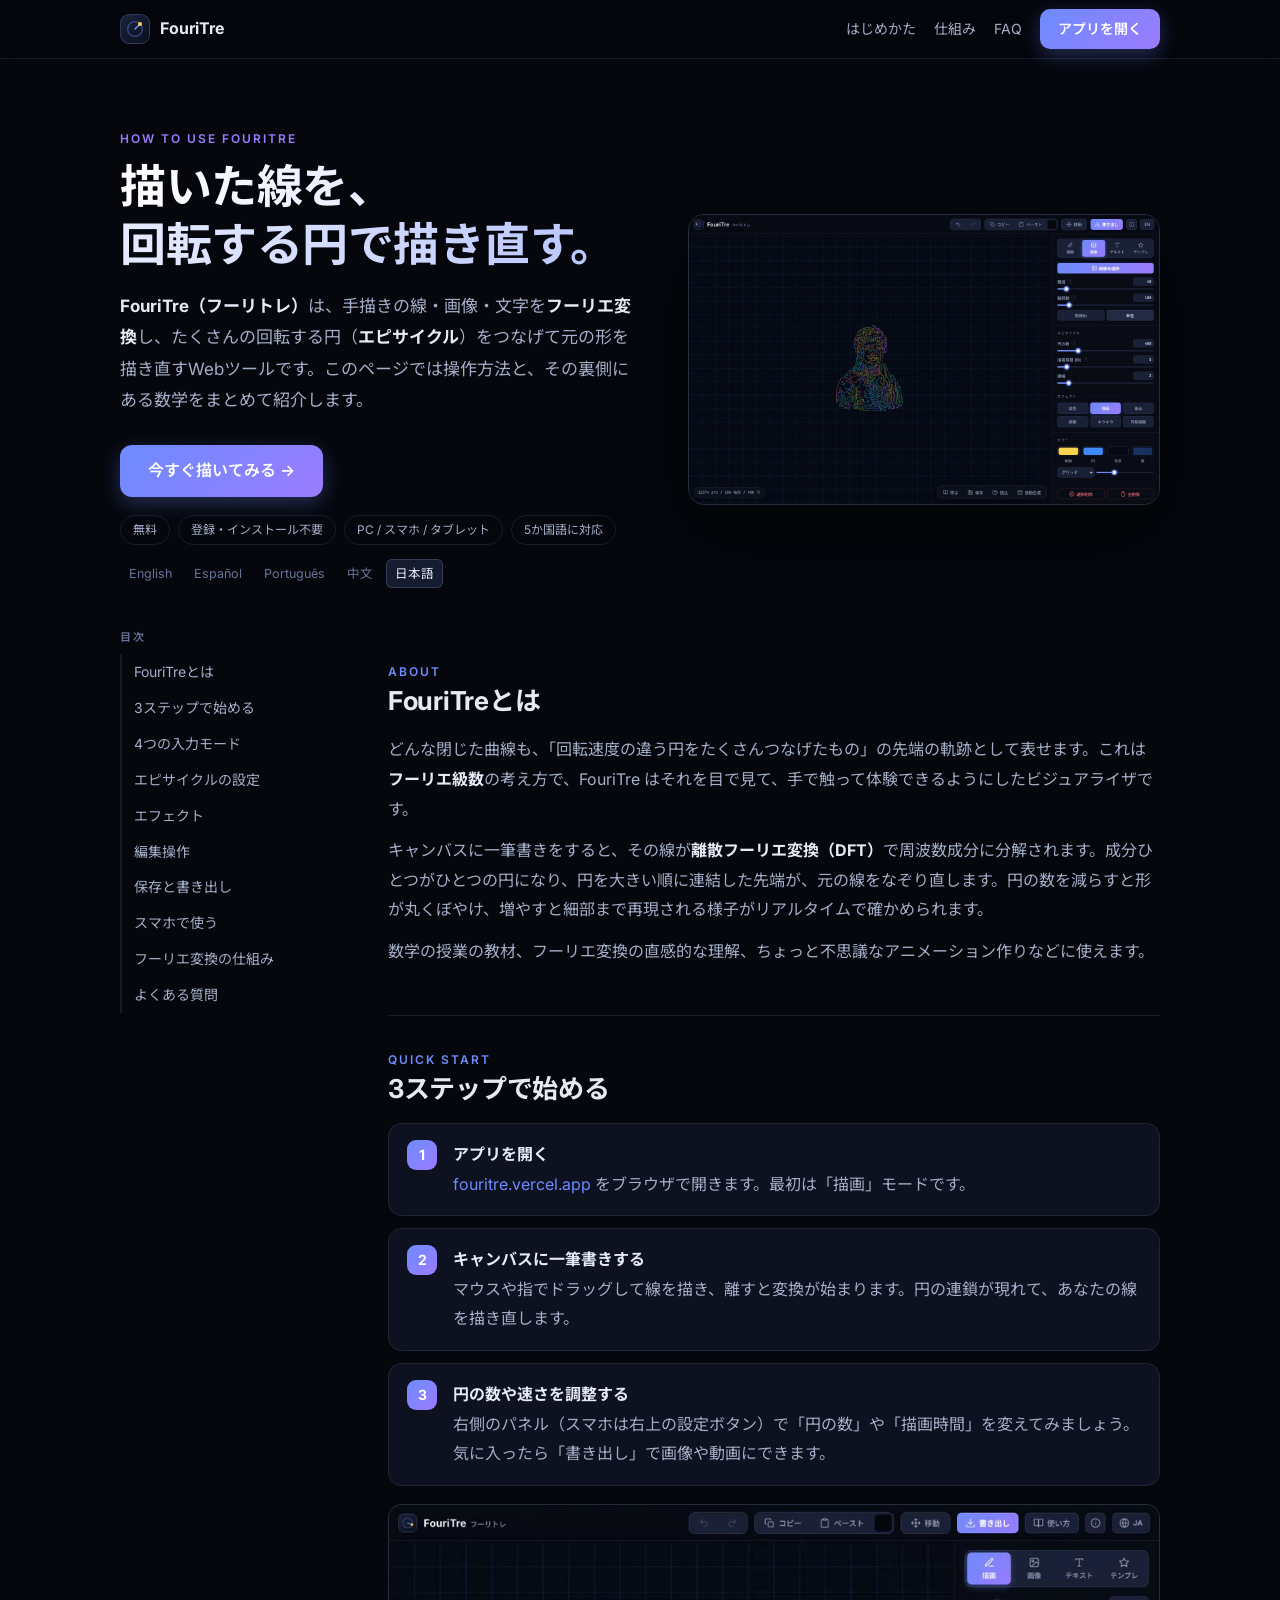
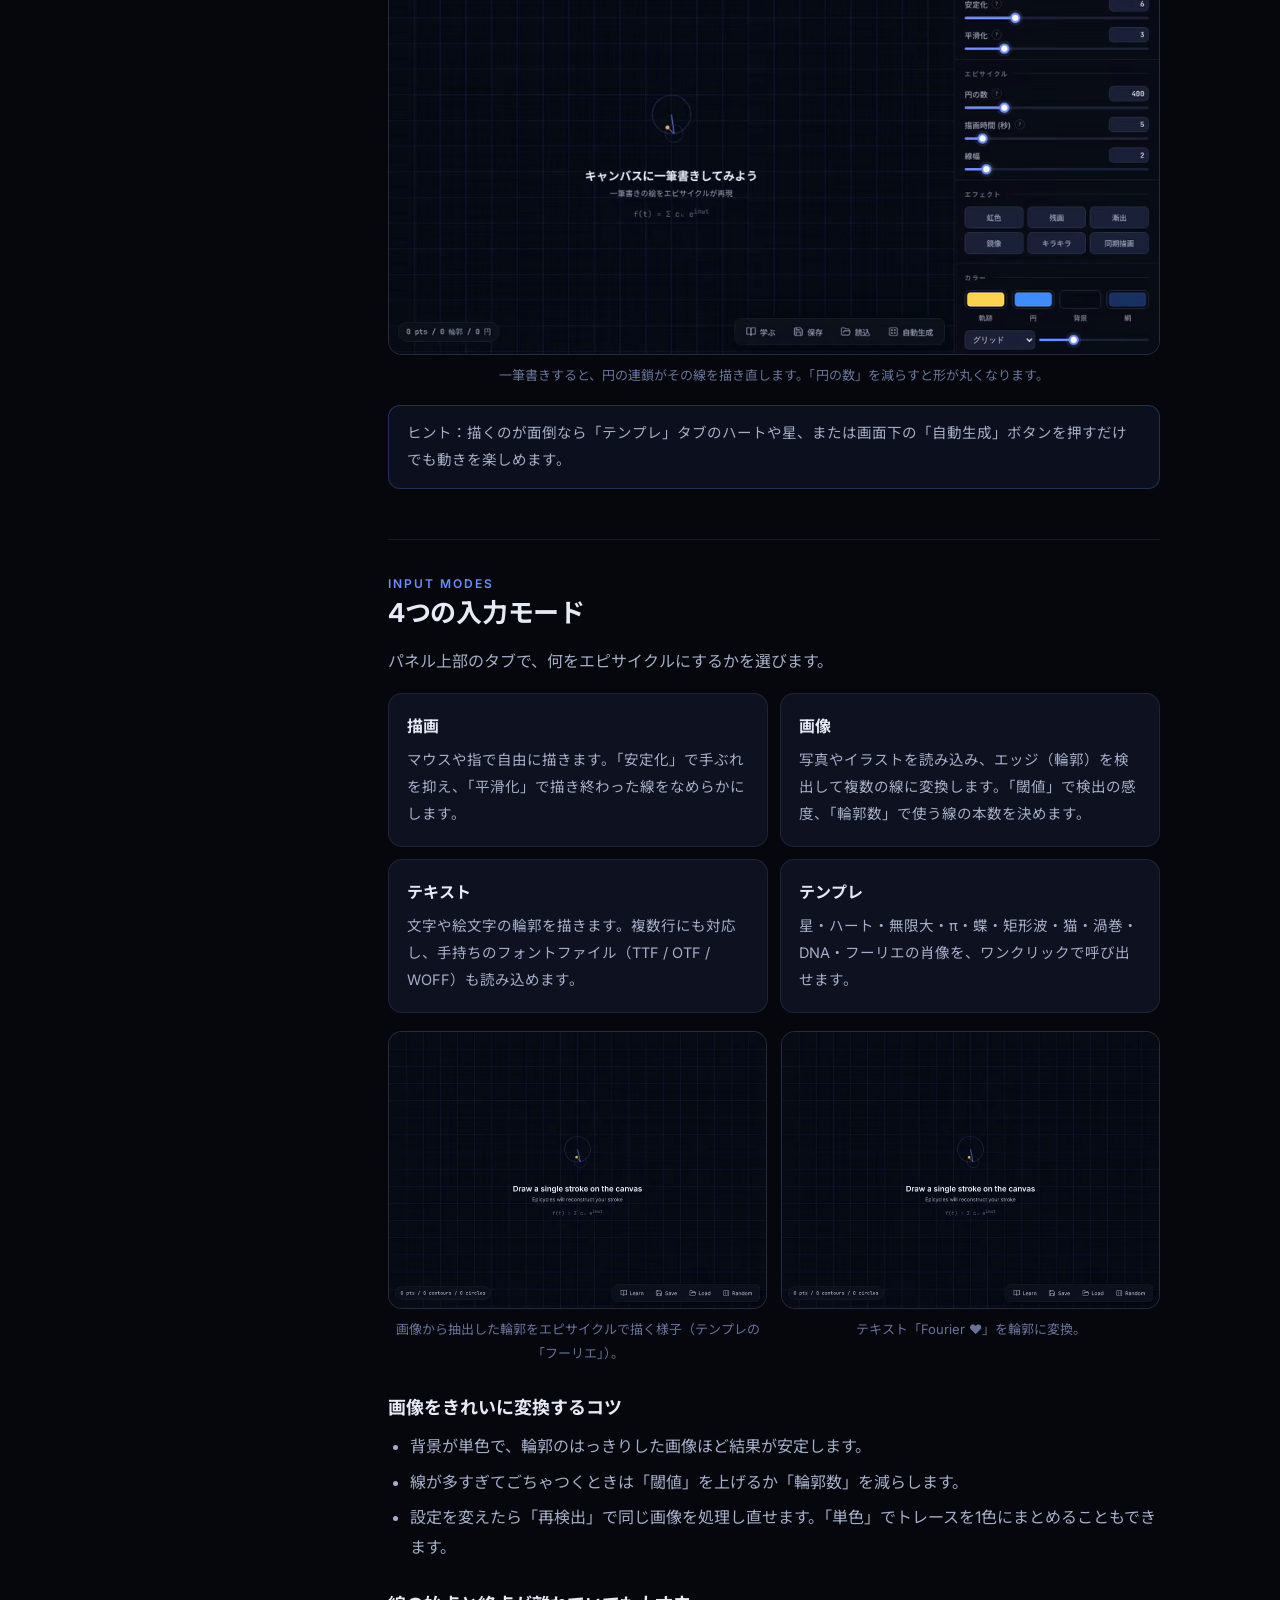
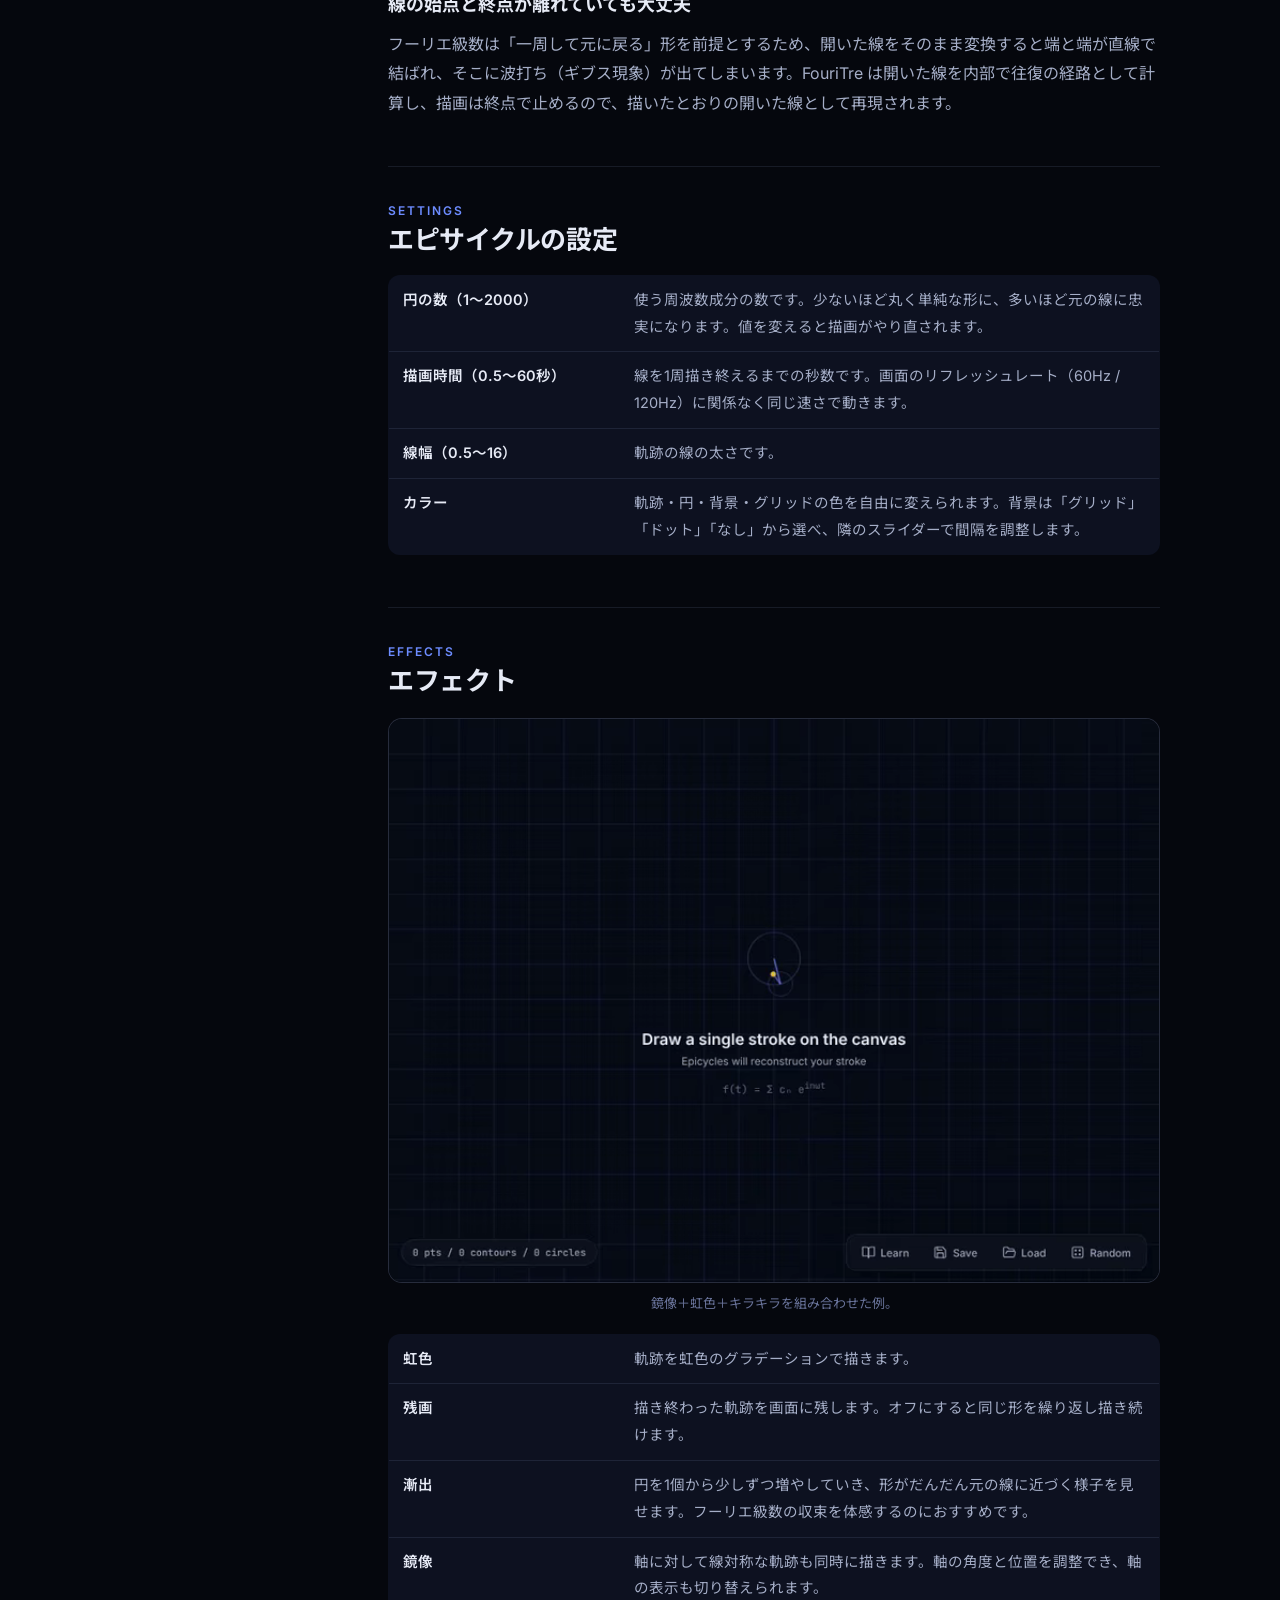
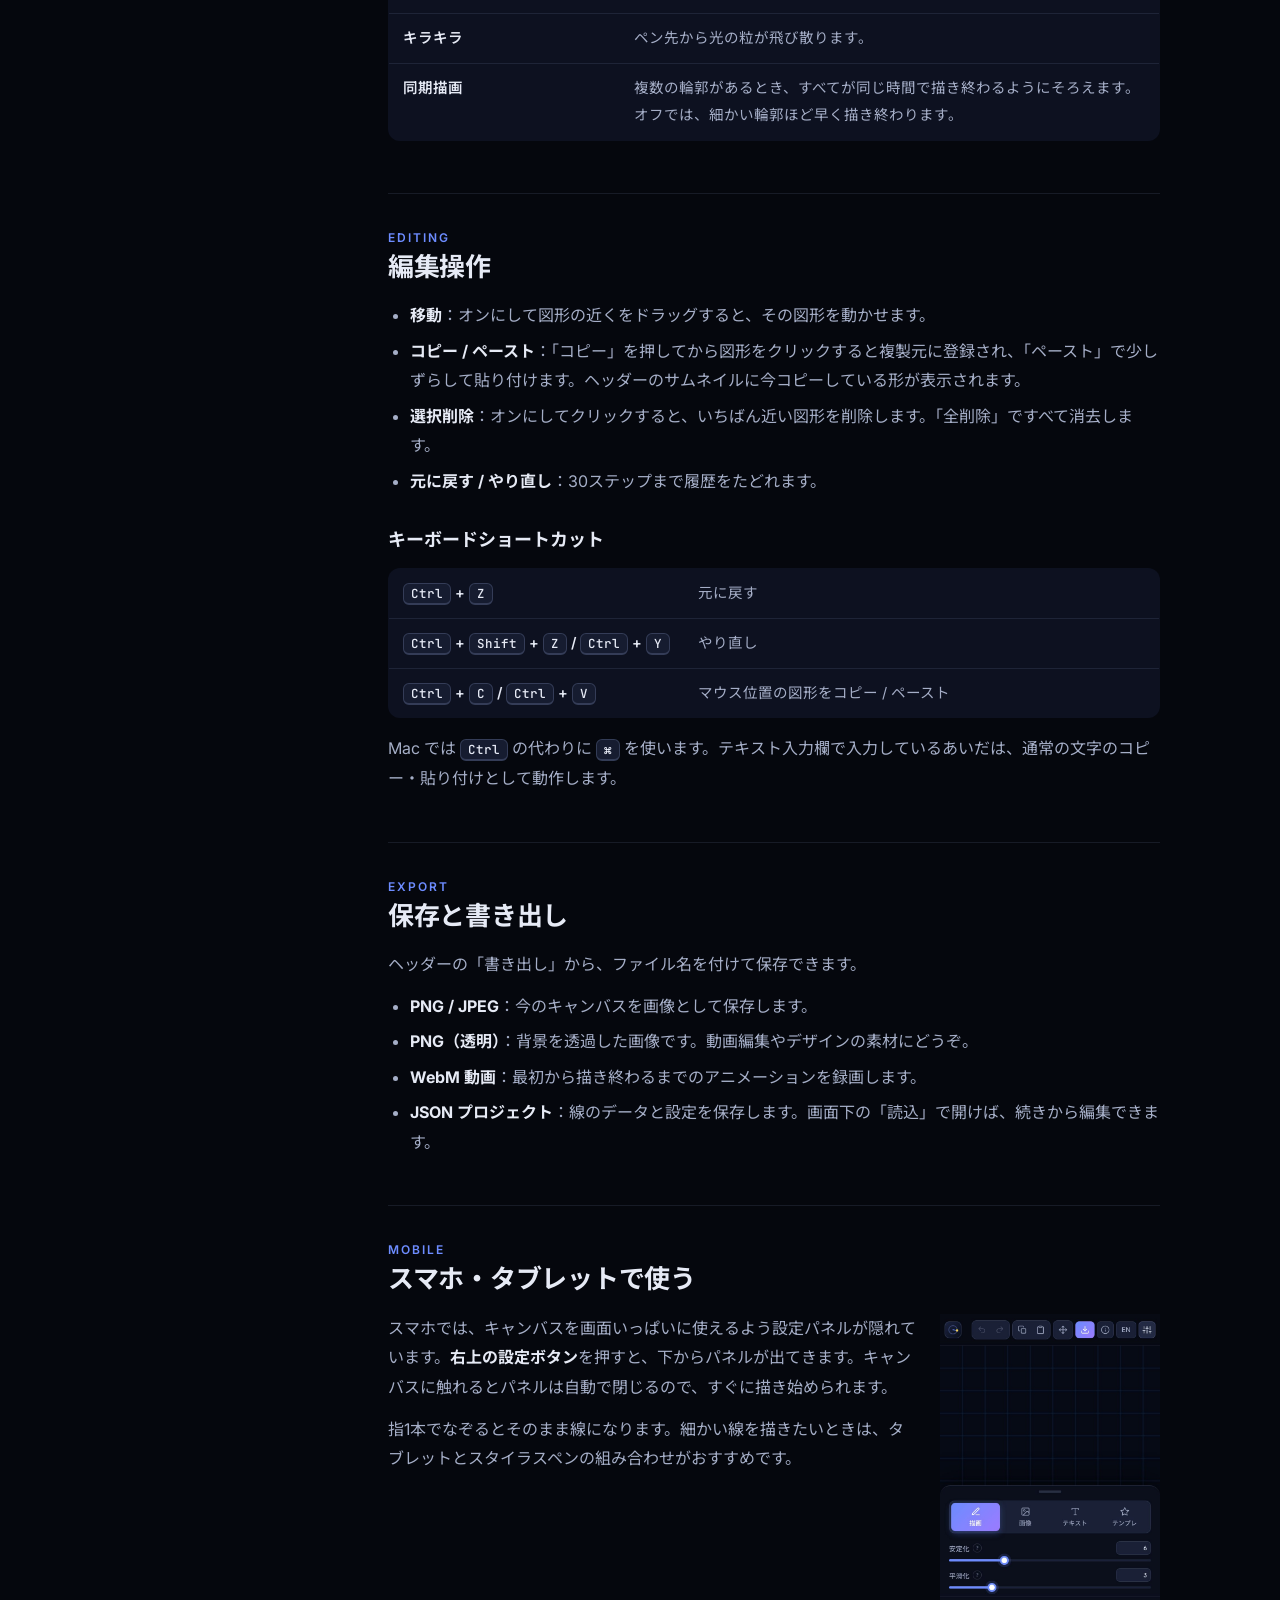
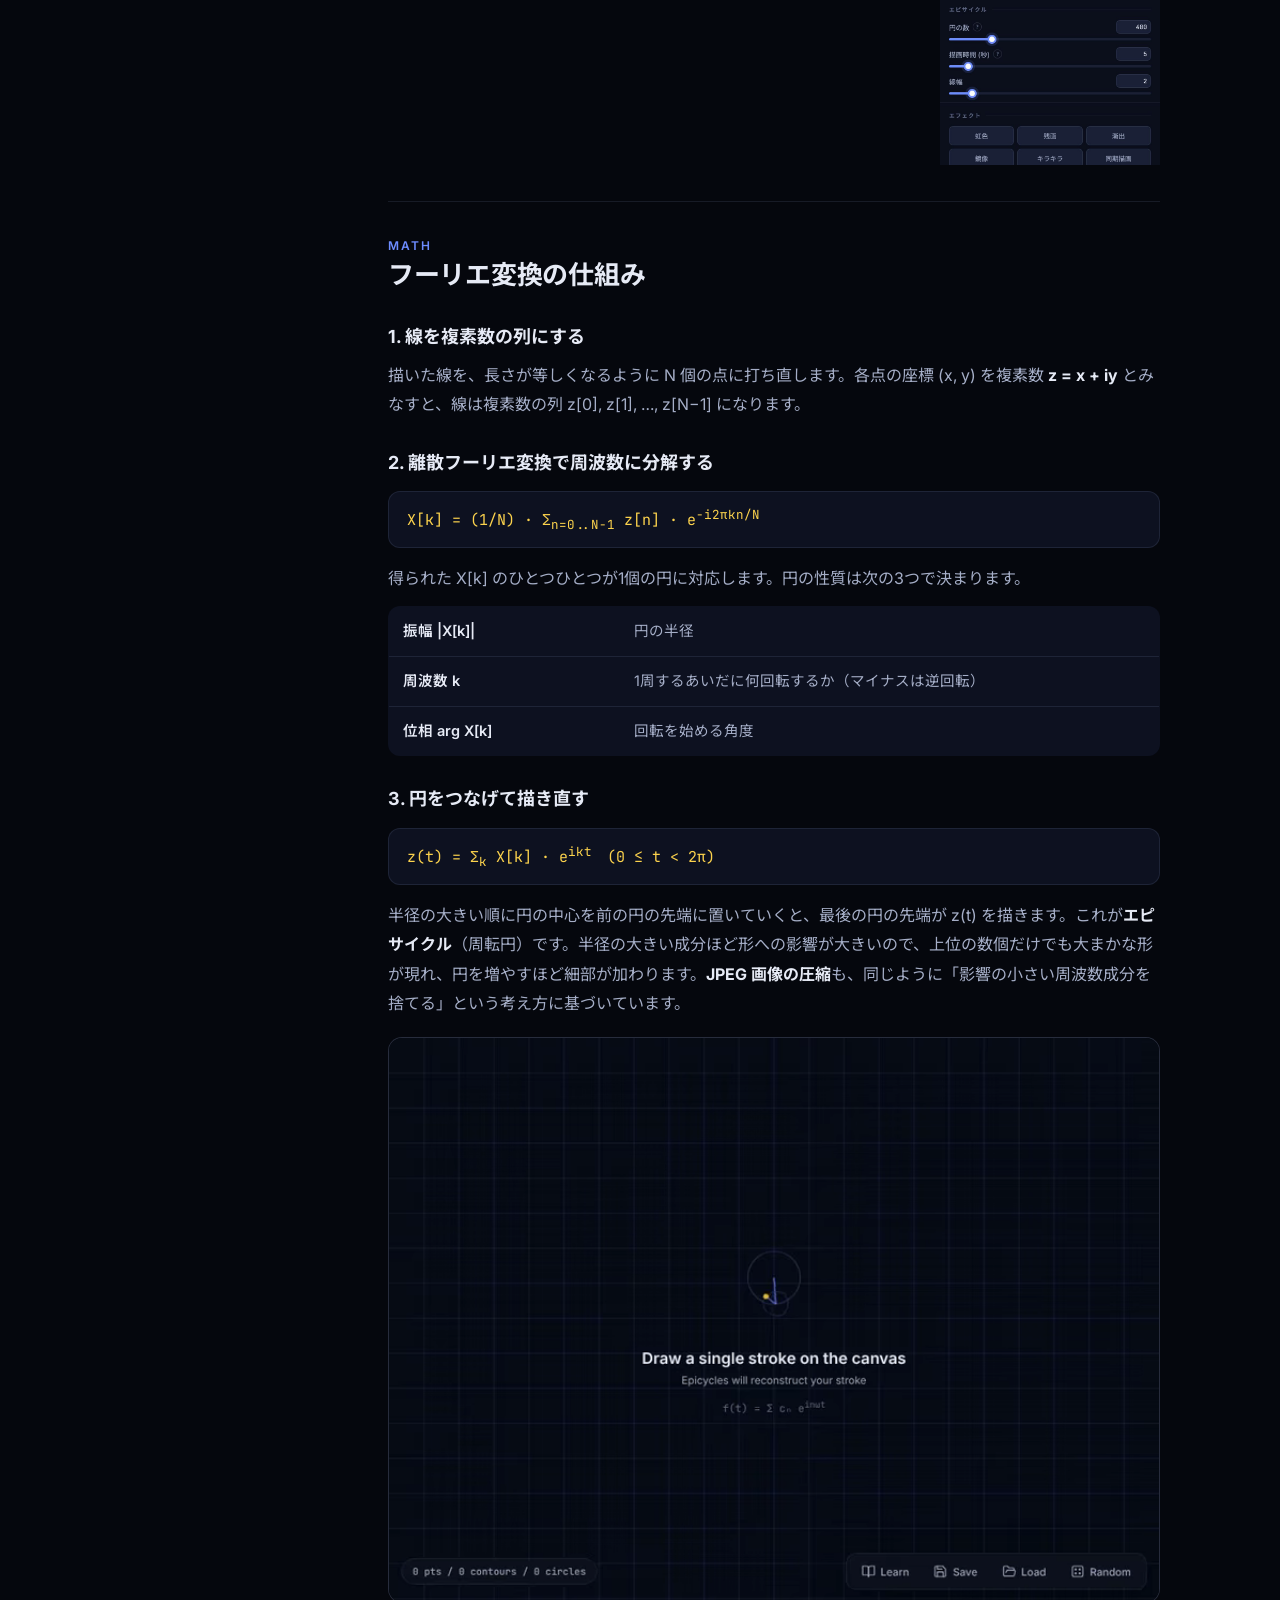
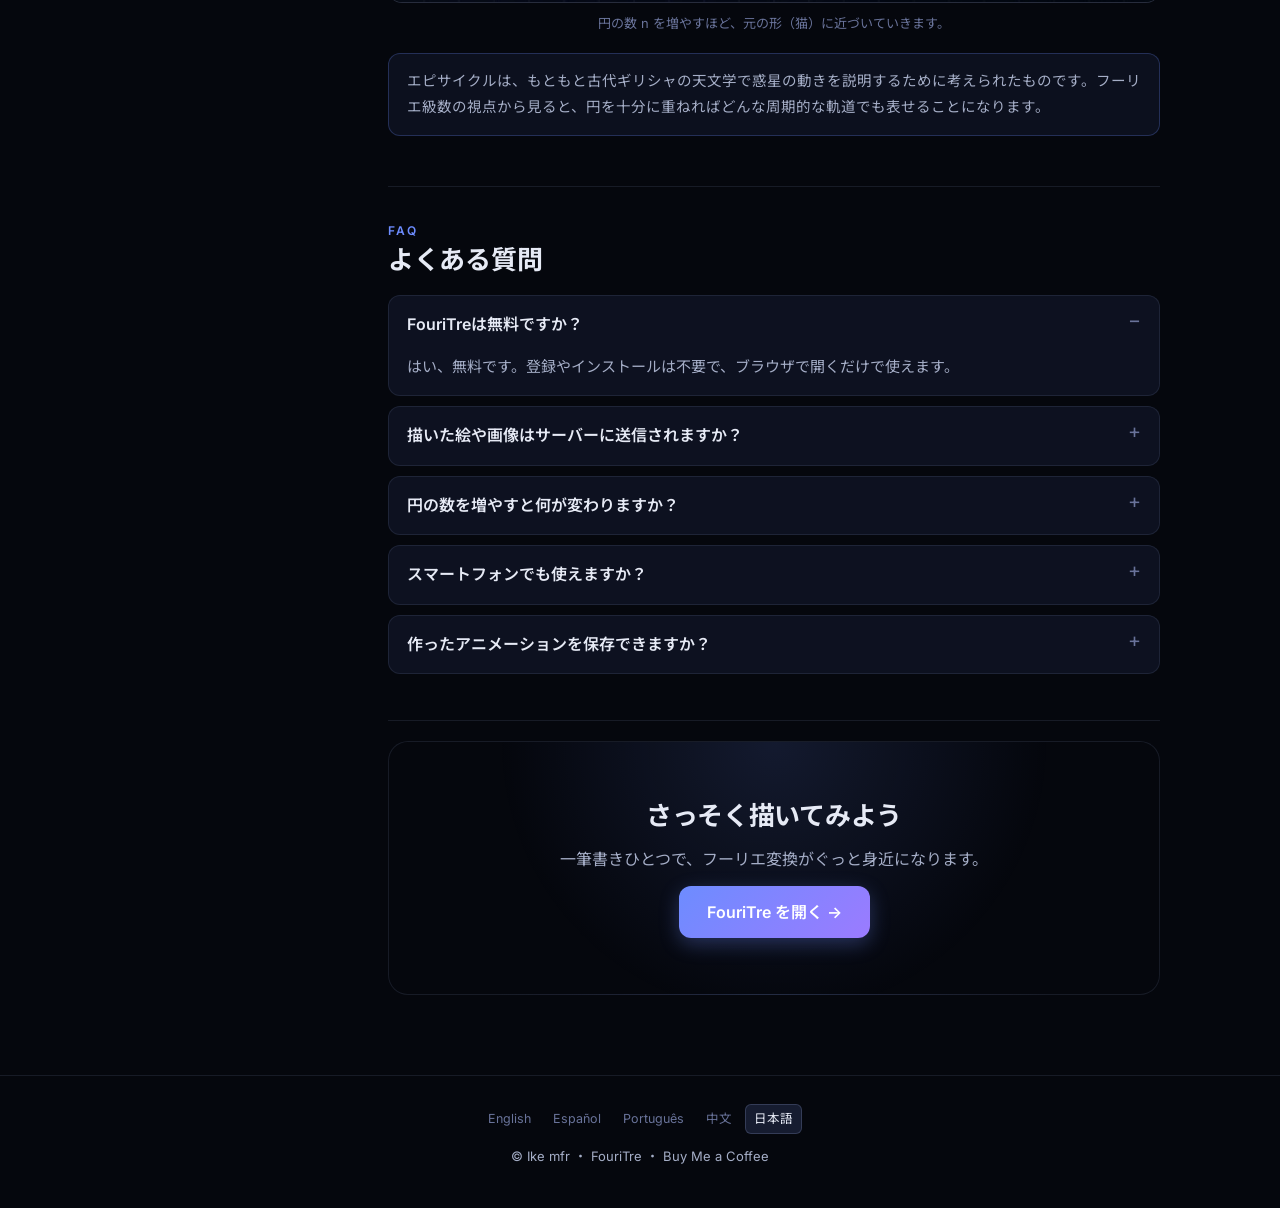
==== commit 36c14159: "Guide: list languages with English first and Japanese last Co-Authored-By: Claude Opus 5.5 <noreply@" ====
--- a/guide/index.html
+++ b/guide/index.html
@@ -6,11 +6,11 @@
 <title>使い方ガイド | FouriTre（フーリトレ）- フーリエ変換で絵を描くエピサイクル描画ツール</title>
 <meta name="description" content="FouriTre（フーリトレ）の使い方。手描きの線・画像・文字をフーリエ変換して、回転する円（エピサイクル）で描き直す無料Webツールです。描画・画像インポート・テキスト変換・エフェクト・動画書き出しの操作方法と、離散フーリエ変換（DFT）の仕組みをやさしく解説します。">
 <link rel="canonical" href="https://fouritre.vercel.app/guide/">
-<link rel="alternate" hreflang="ja" href="https://fouritre.vercel.app/guide/">
 <link rel="alternate" hreflang="en" href="https://fouritre.vercel.app/guide/en/">
 <link rel="alternate" hreflang="es" href="https://fouritre.vercel.app/guide/es/">
 <link rel="alternate" hreflang="pt" href="https://fouritre.vercel.app/guide/pt/">
 <link rel="alternate" hreflang="zh-Hans" href="https://fouritre.vercel.app/guide/zh/">
+<link rel="alternate" hreflang="ja" href="https://fouritre.vercel.app/guide/">
 <link rel="alternate" hreflang="x-default" href="https://fouritre.vercel.app/guide/en/">
 <meta name="robots" content="index,follow,max-image-preview:large">
 <meta name="theme-color" content="#05070d">
@@ -100,7 +100,7 @@
     <p class="lead"><b>FouriTre（フーリトレ）</b>は、手描きの線・画像・文字を<b>フーリエ変換</b>し、たくさんの回転する円（<b>エピサイクル</b>）をつなげて元の形を描き直すWebツールです。このページでは操作方法と、その裏側にある数学をまとめて紹介します。</p>
     <a class="cta lg" href="/?lang=ja">今すぐ描いてみる →</a>
     <div class="badges"><span>無料</span><span>登録・インストール不要</span><span>PC / スマホ / タブレット</span><span>5か国語に対応</span></div>
-    <div class="langs"><a href="/guide/" hreflang="ja" lang="ja" aria-current="page">日本語</a><a href="/guide/en/" hreflang="en" lang="en">English</a><a href="/guide/es/" hreflang="es" lang="es">Español</a><a href="/guide/pt/" hreflang="pt" lang="pt">Português</a><a href="/guide/zh/" hreflang="zh-Hans" lang="zh-Hans">中文</a></div>
+    <div class="langs"><a href="/guide/en/" hreflang="en" lang="en">English</a><a href="/guide/es/" hreflang="es" lang="es">Español</a><a href="/guide/pt/" hreflang="pt" lang="pt">Português</a><a href="/guide/zh/" hreflang="zh-Hans" lang="zh-Hans">中文</a><a href="/guide/" hreflang="ja" lang="ja" aria-current="page">日本語</a></div>
   </div>
   <img src="/assets/screenshot-app.jpg" width="1400" height="860" alt="FouriTreの画面。フーリエの肖像画像から抽出した輪郭を、色とりどりのエピサイクルの軌跡で描き直している" fetchpriority="high">
 </header>
@@ -257,7 +257,7 @@
 </div>
 
 <footer>
-  <div class="langs"><a href="/guide/" hreflang="ja" lang="ja" aria-current="page">日本語</a><a href="/guide/en/" hreflang="en" lang="en">English</a><a href="/guide/es/" hreflang="es" lang="es">Español</a><a href="/guide/pt/" hreflang="pt" lang="pt">Português</a><a href="/guide/zh/" hreflang="zh-Hans" lang="zh-Hans">中文</a></div>
+  <div class="langs"><a href="/guide/en/" hreflang="en" lang="en">English</a><a href="/guide/es/" hreflang="es" lang="es">Español</a><a href="/guide/pt/" hreflang="pt" lang="pt">Português</a><a href="/guide/zh/" hreflang="zh-Hans" lang="zh-Hans">中文</a><a href="/guide/" hreflang="ja" lang="ja" aria-current="page">日本語</a></div>
   <p>&copy; Ike mfr ・ <a href="/?lang=ja">FouriTre</a> ・ <a href="https://buymeacoffee.com/ike_mfr">Buy Me a Coffee</a></p>
 </footer>
 <script>
